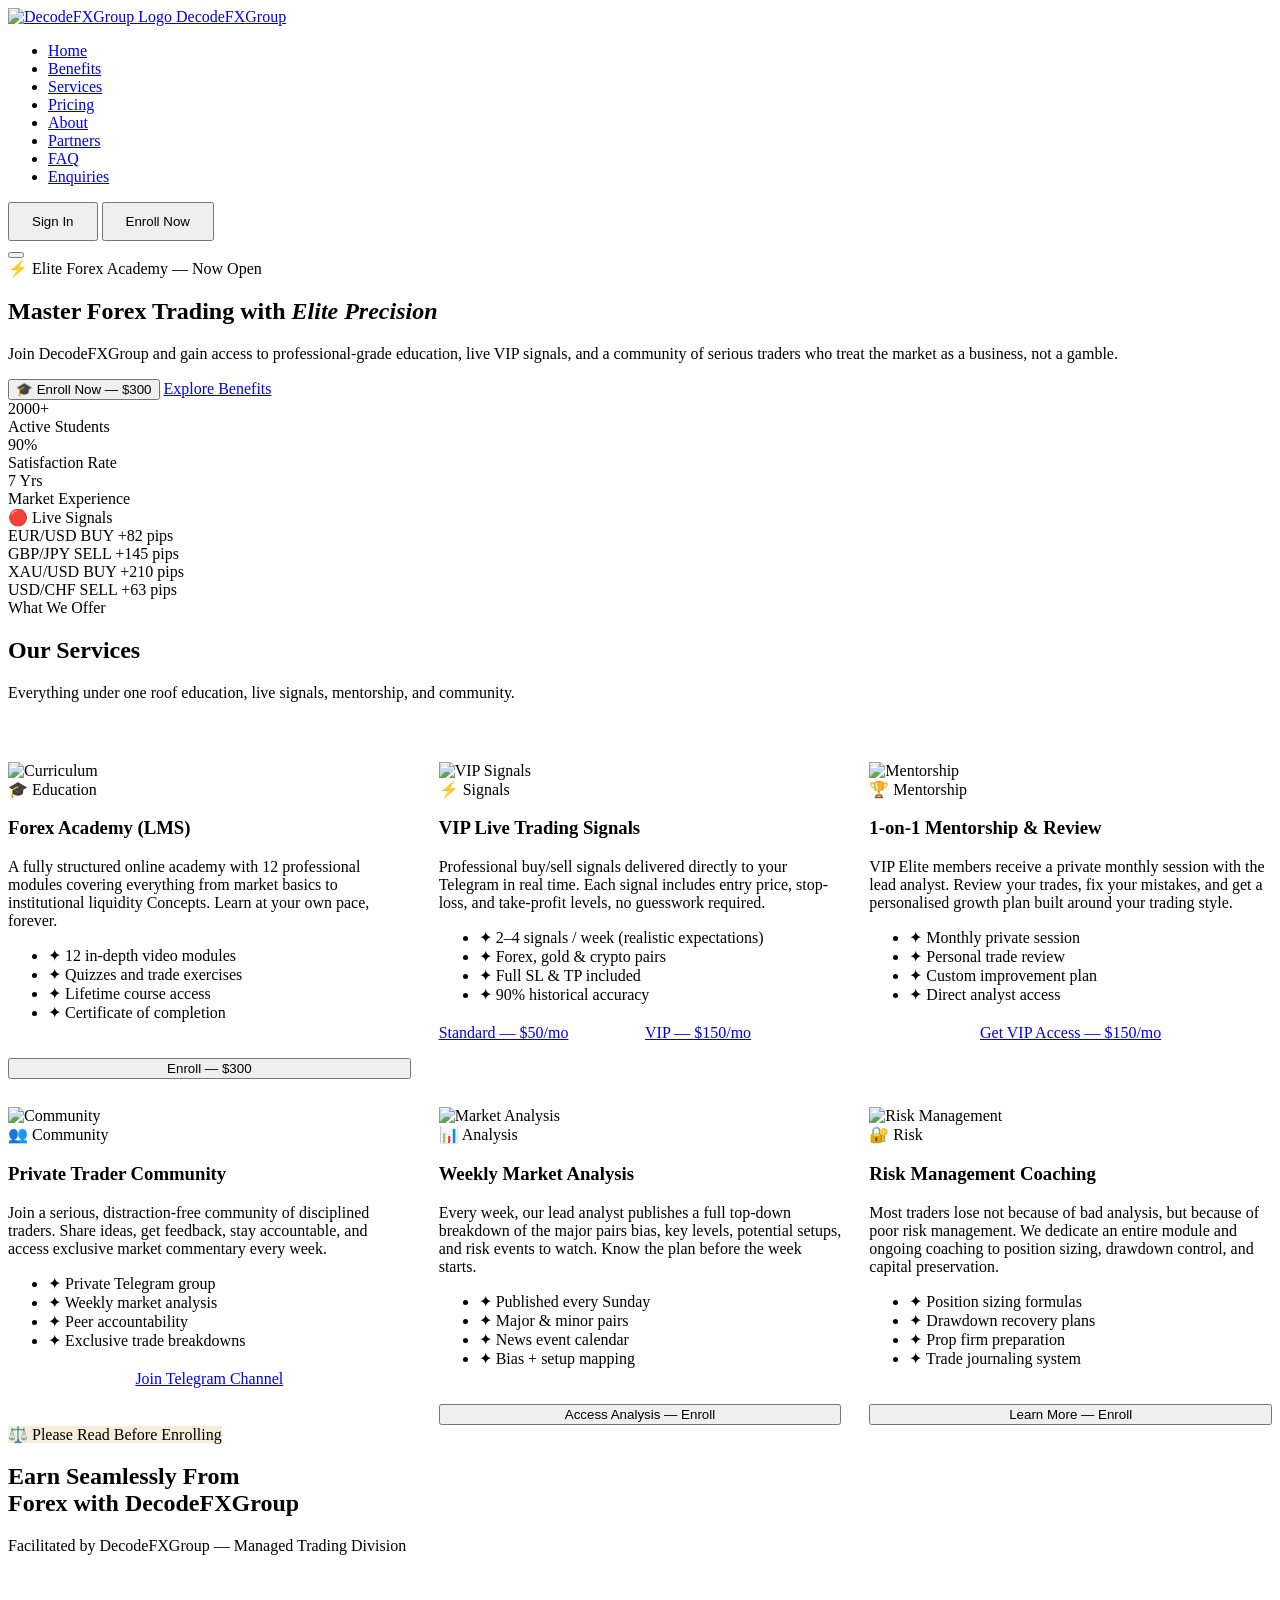
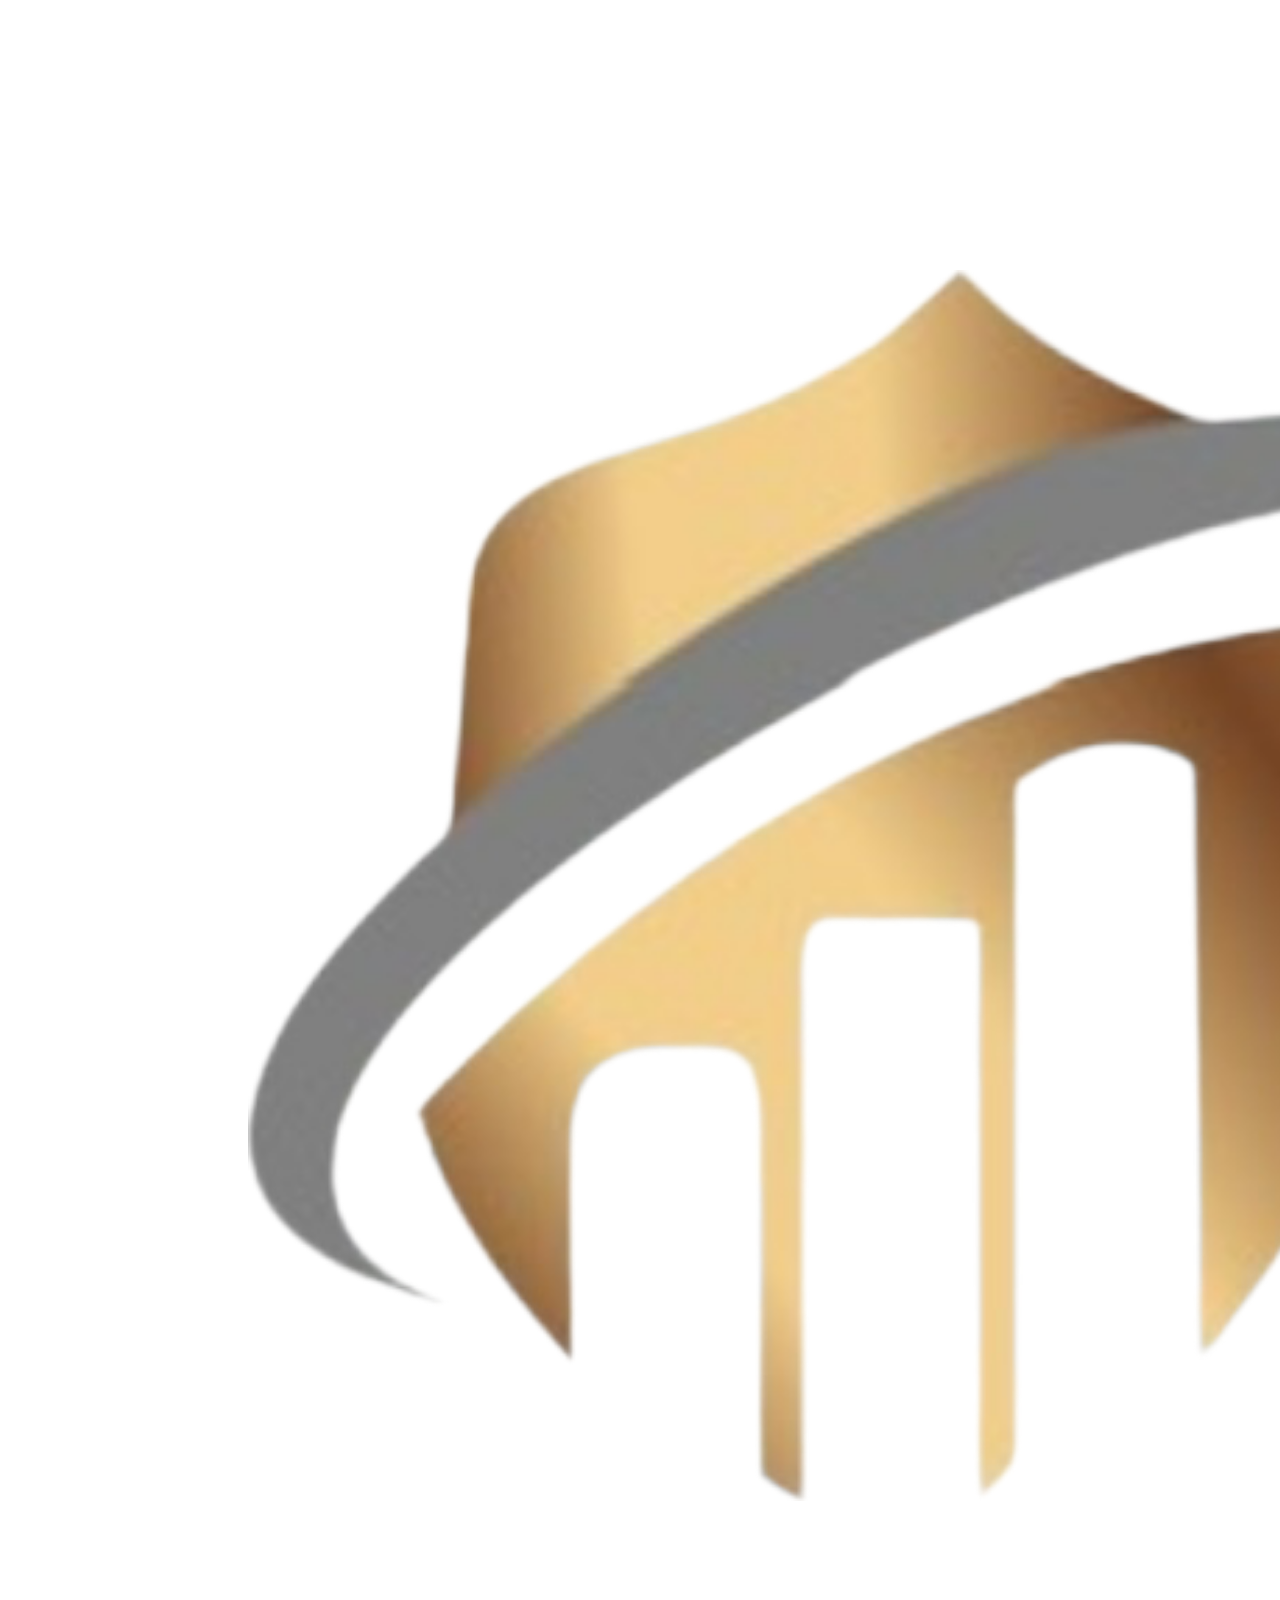
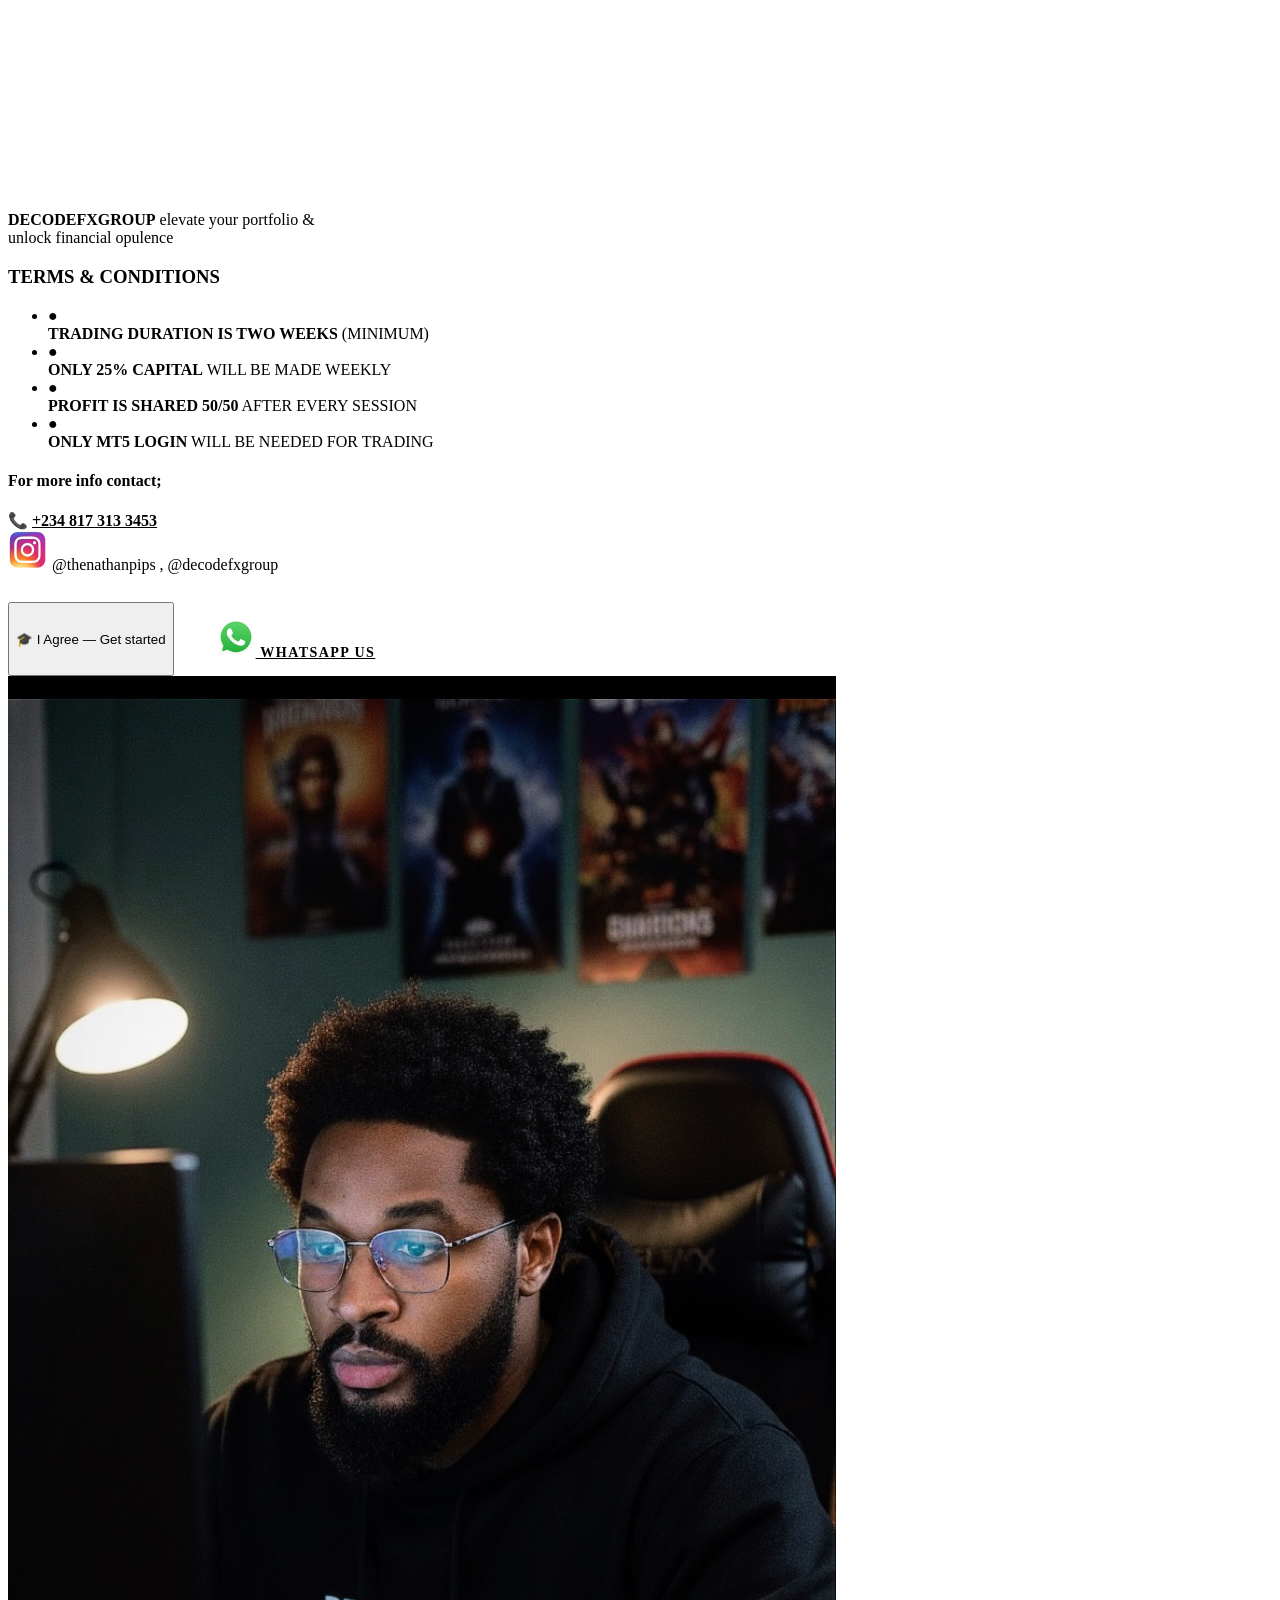
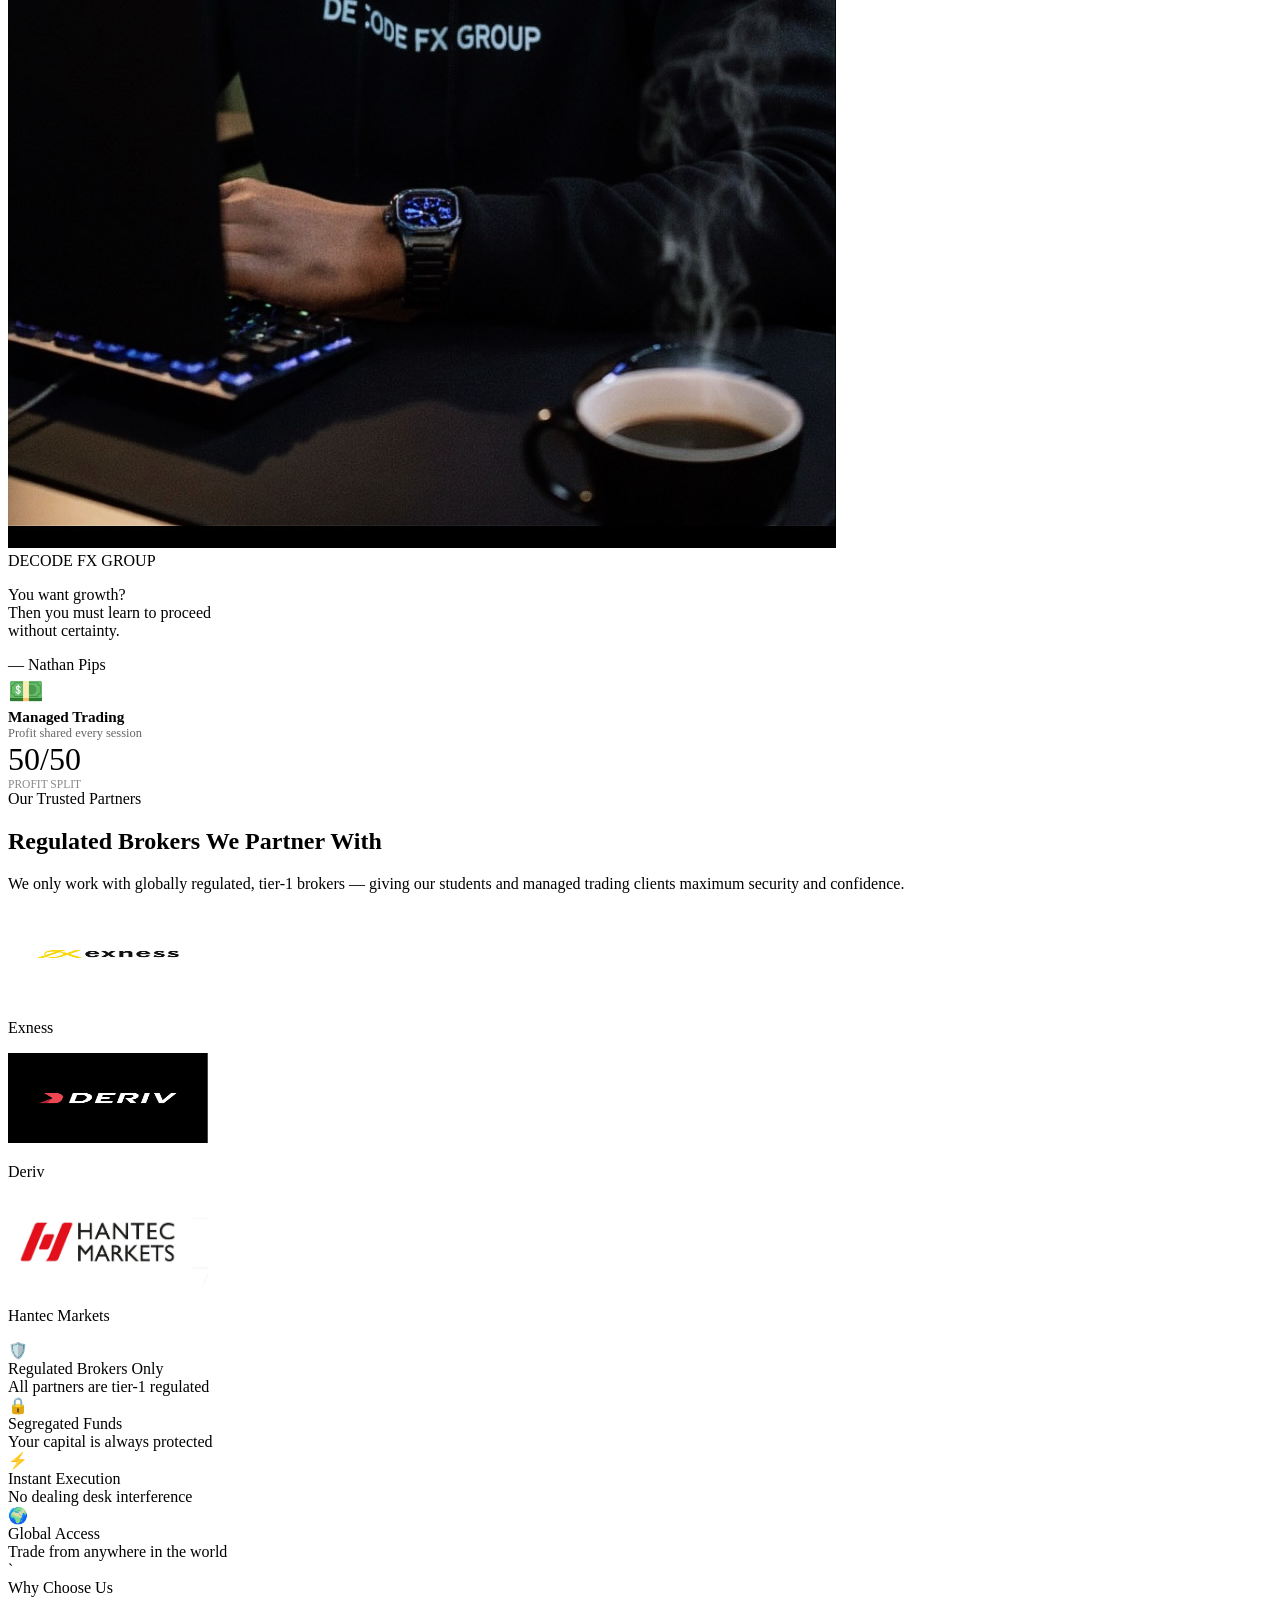
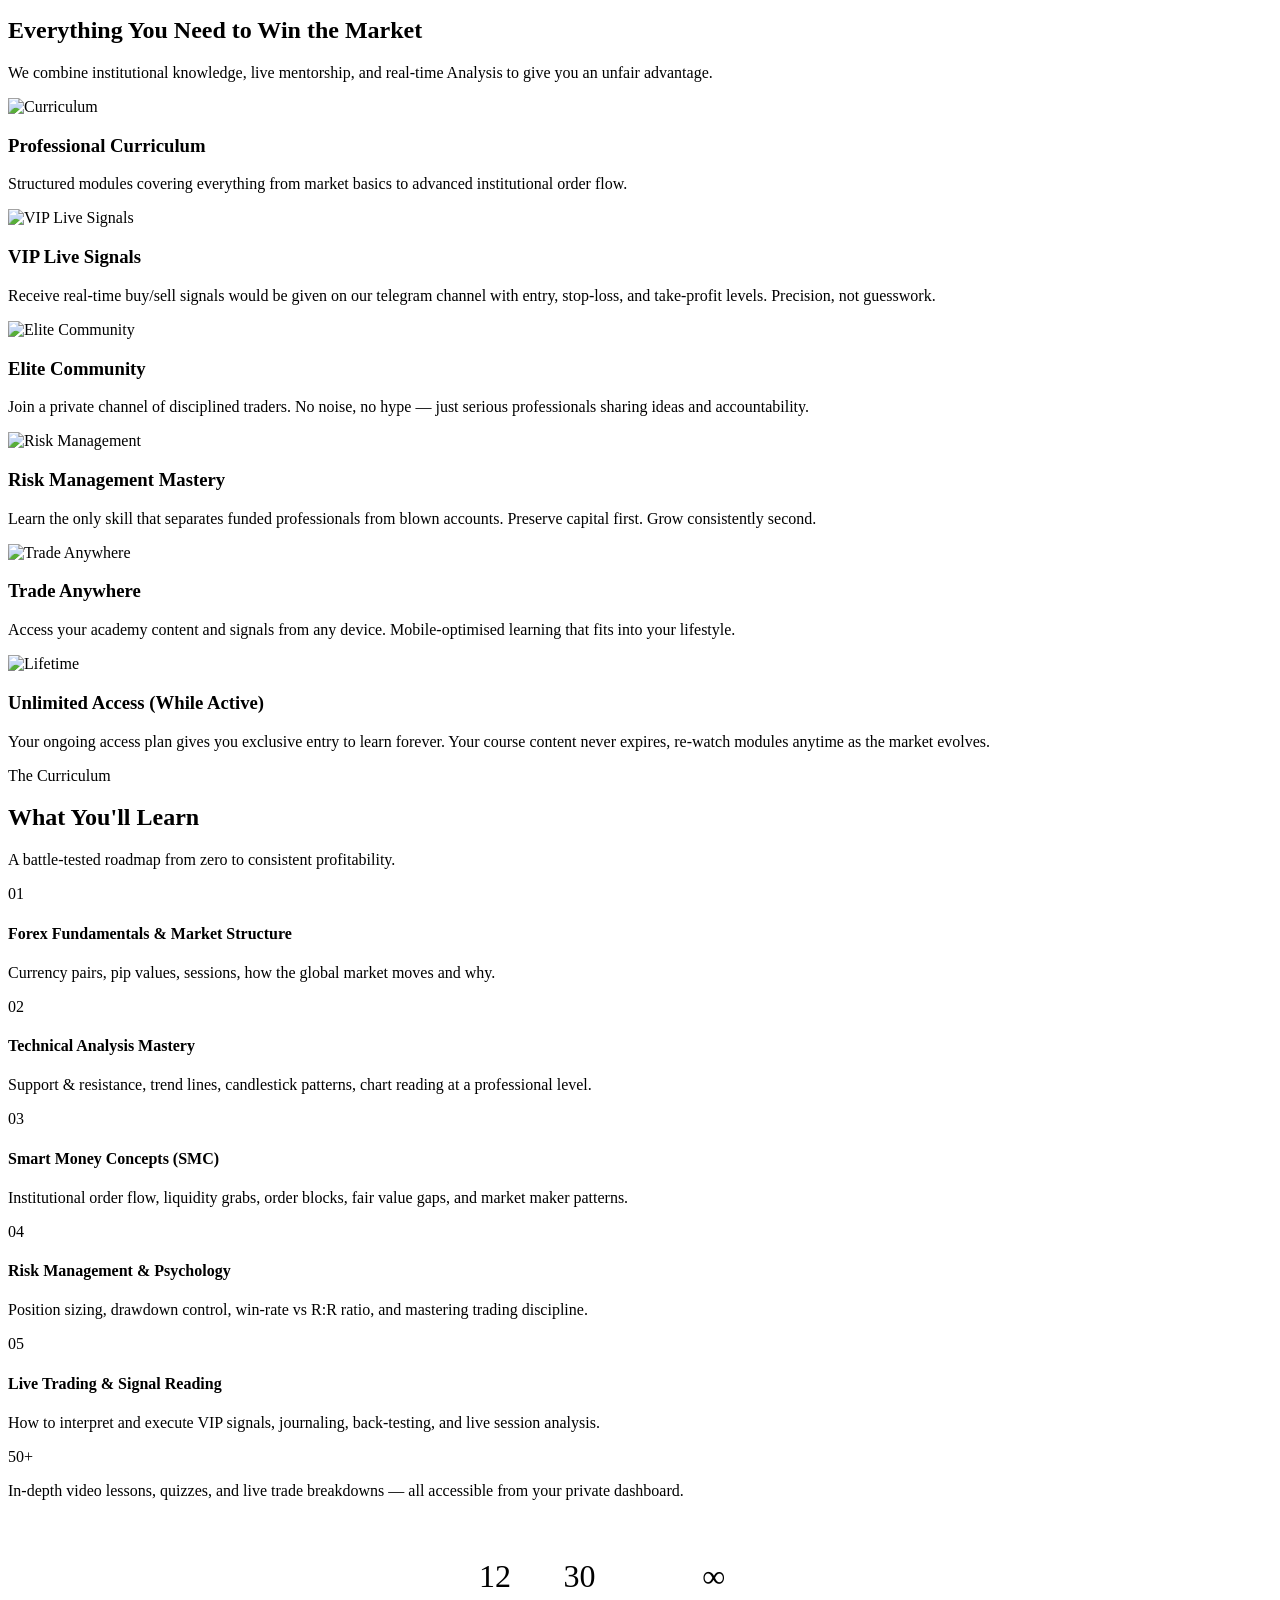
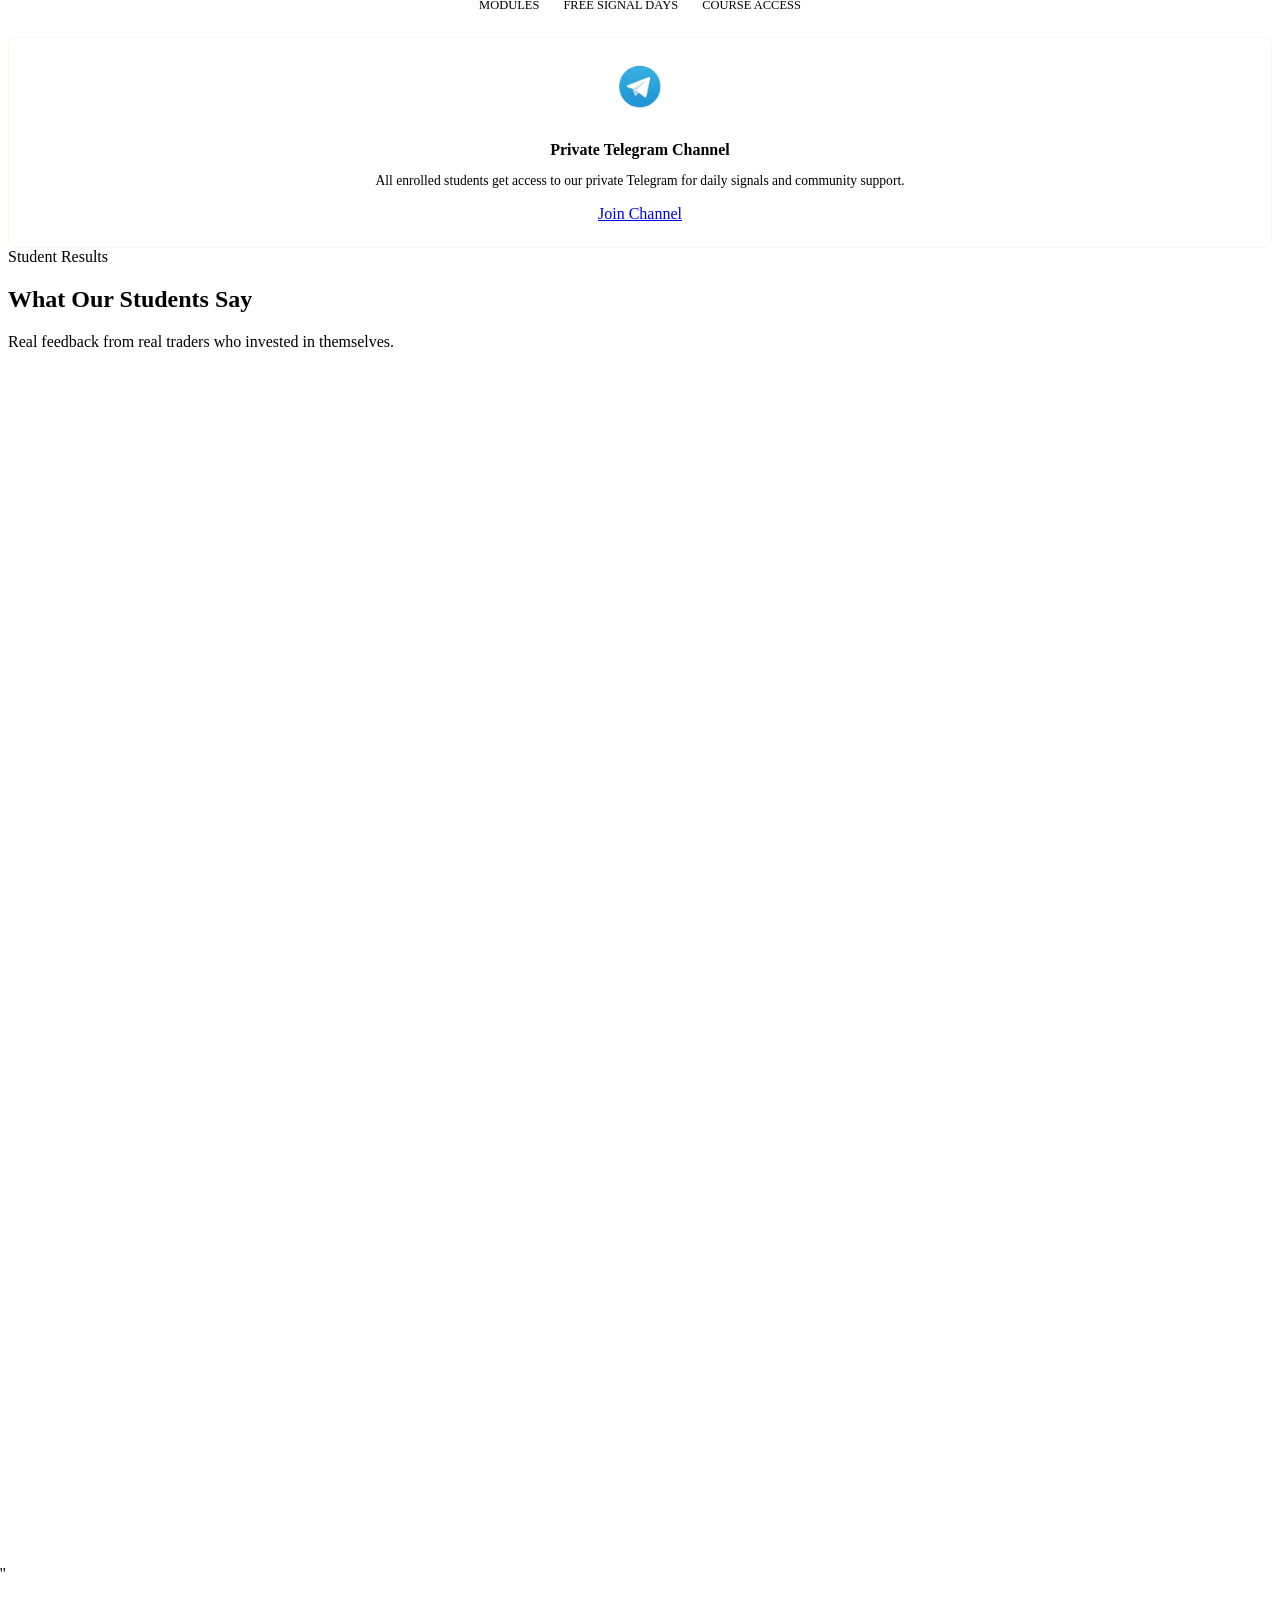
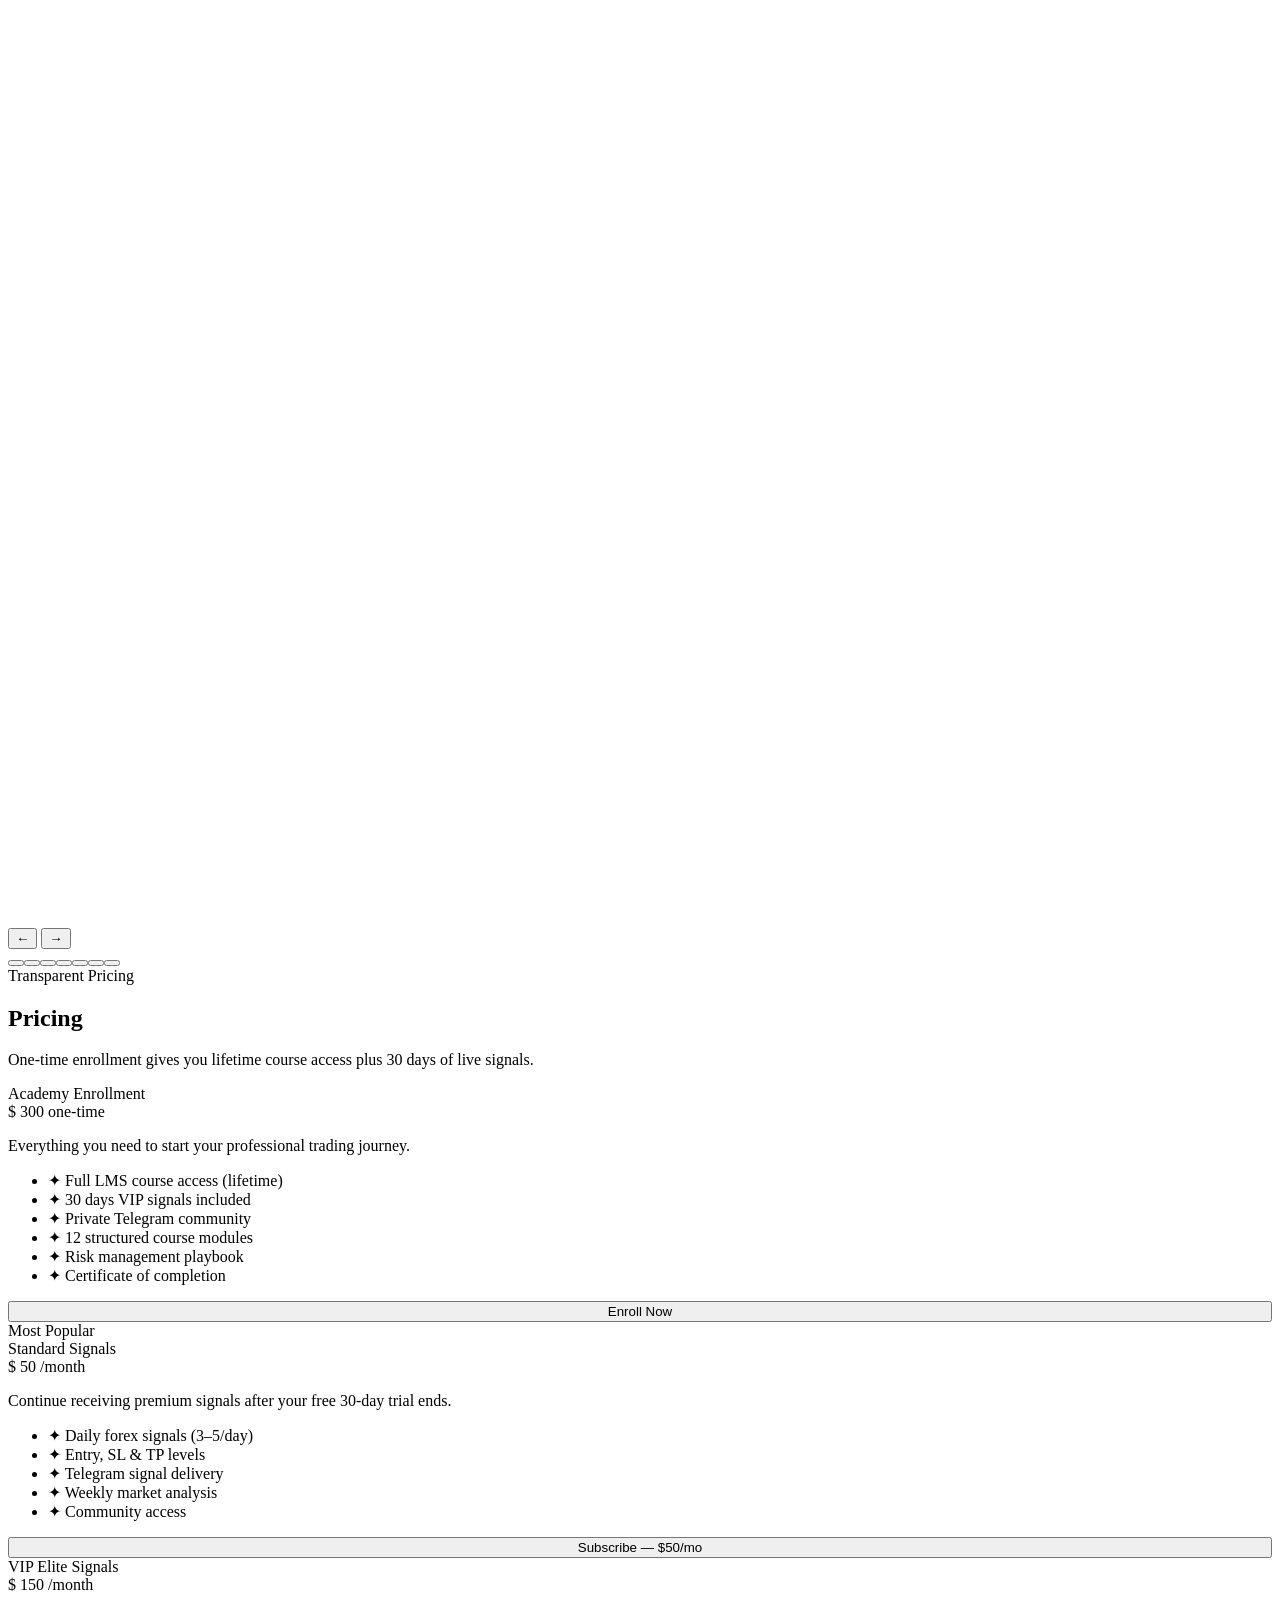
==== index.html @ 28ec83ee "Add files via upload A premium forex trading academy website with course enrollment" ====
<!DOCTYPE html>
<html lang="en">
<head>
  <meta charset="UTF-8" />
  <meta name="viewport" content="width=device-width, initial-scale=1.0" />
  <meta name="description" content="DecodeFXGroup – Elite Forex Academy. Master currency trading with professional mentorship, live signals, and a world-class curriculum." />
  <title>DecodeFXGroup | Elite Forex Academy</title>
  <link rel="stylesheet" href="css/style.css" />
</head>
<body>

  <!-- ══ NAVBAR ══════════════════════════════════════════════ -->
  <nav class="navbar">
    <div class="nav-inner">
     <a href="index.html" class="nav-logo">
  <img src="images/logo2.png" alt="DecodeFXGroup Logo"  class="nav-logo-img" />
  Decode<span>FX</span>Group
</a>
      <ul class="nav-links">
  <li><a href="index.html">Home</a></li>
  <li><a href="index.html#benefits">Benefits</a></li>
  <li><a href="index.html#services">Services</a></li>
  <li><a href="index.html#pricing">Pricing</a></li>
  <li><a href="about.html">About</a></li>
  <li><a href="index.html#partners">Partners</a></li>
  <li><a href="contact.html">FAQ</a></li>
  <li><a href="enquiries.html">Enquiries</a></li>
</ul>

      <div class="nav-cta nav-auth-area">
        <button class="btn btn-outline" style="padding:10px 22px" data-modal="login">Sign In</button>
        <button class="btn btn-primary" style="padding:10px 22px" data-action="enroll">Enroll Now</button>
      </div>

      <!-- Mobile hamburger -->
      <button class="hamburger" aria-label="Menu">
        <span></span><span></span><span></span>
      </button>
    </div>
  </nav>

  <!-- ══ HERO ════════════════════════════════════════════════ -->
  <section class="hero" id="home">
    <div class="hero-bg"></div>
    <div class="hero-grid-overlay"></div>

    <div class="hero-content">
      <!-- Left: Text -->
      <div class="hero-text">
        <span class="badge">⚡ Elite Forex Academy — Now Open</span>
        <h1>Master Forex Trading with <em>Elite Precision</em></h1>
        <p>
          Join DecodeFXGroup and gain access to professional-grade education,
          live VIP signals, and a community of serious traders who treat the
          market as a business, not a gamble.
        </p>
        <div class="hero-actions">
          <button class="btn btn-primary" data-action="enroll">
            🎓 Enroll Now — $300
          </button>
          <a href="#benefits" class="btn btn-outline">
            Explore Benefits
          </a>
        </div>

        <div class="hero-stats">
          <div class="stat-item">
            <div class="stat-num">2000+</div>
            <div class="stat-label">Active Students</div>
          </div>
          <div class="stat-item">
            <div class="stat-num">90%</div>
            <div class="stat-label">Satisfaction Rate</div>
          </div>
          <div class="stat-item">
            <div class="stat-num">7 Yrs</div>
            <div class="stat-label">Market Experience</div>
          </div>
        </div>
      </div>

      <!-- Right: Live Signal Preview Card -->
      <div class="hero-visual">
        <div class="hero-card">
          <span class="floating-badge">🔴 Live Signals</span>

          <!-- Mini chart -->
          <div class="chart-placeholder" id="heroChart">
            <div class="chart-bar"></div>
            <div class="chart-bar"></div>
            <div class="chart-bar"></div>
            <div class="chart-bar"></div>
            <div class="chart-bar"></div>
            <div class="chart-bar"></div>
            <div class="chart-bar"></div>
            <div class="chart-bar"></div>
            <div class="chart-bar"></div>
            <div class="chart-bar"></div>
          </div>

          <!-- Sample signals -->
          <div class="signal-row">
            <span class="sig-pair">EUR/USD</span>
            <span class="sig-badge sig-buy">BUY</span>
            <span class="sig-pip">+82 pips</span>
          </div>
          <div class="signal-row">
            <span class="sig-pair">GBP/JPY</span>
            <span class="sig-badge sig-sell">SELL</span>
            <span class="sig-pip">+145 pips</span>
          </div>
          <div class="signal-row">
            <span class="sig-pair">XAU/USD</span>
            <span class="sig-badge sig-buy">BUY</span>
            <span class="sig-pip">+210 pips</span>
          </div>
          <div class="signal-row">
            <span class="sig-pair">USD/CHF</span>
            <span class="sig-badge sig-sell">SELL</span>
            <span class="sig-pip">+63 pips</span>
          </div>
        </div>
      </div>
    </div>
  </section>
  <!-- ══ SERVICES ═══════════════════════════════════════════ -->
<section class="section" id="services" style="background:var(--navy)">
  <div class="container">
    <div class="section-heading text-center reveal">
      <span class="badge">What We Offer</span>
      <h2>Our <span class="gold">Services</span></h2>
      <div class="divider"></div>
      <p>Everything under one roof education, live signals, mentorship, and community.</p>
    </div>

    <div style="display:grid;grid-template-columns:repeat(auto-fit,minmax(300px,1fr));gap:28px;margin-top:60px">

      <!-- Service 1 -->
      <div class="service-card reveal reveal-delay-1">
        <div class="service-img-wrap">
          <img src="https://images.unsplash.com/photo-1456513080510-7bf3a84b82f8?w=800&q=80" alt="Curriculum" />

          <div class="service-tag">🎓 Education</div>
        </div>
        <div class="service-body">
          <h3>Forex Academy (LMS)</h3>
          <p>A fully structured online academy with 12 professional modules covering everything from market basics to institutional liquidity Concepts. Learn at your own pace, forever.</p>
          <ul class="service-list">
            <li>✦ 12 in-depth video modules</li>
            <li>✦ Quizzes and trade exercises</li>
            <li>✦ Lifetime course access</li>
            <li>✦ Certificate of completion</li>
          </ul>
          <button class="btn btn-primary" data-action="enroll" style="margin-top:20px;width:100%;justify-content:center">
            Enroll — $300
          </button>
        </div>
      </div>

      <!-- Service 2 -->
      <div class="service-card reveal reveal-delay-2">
        <div class="service-img-wrap">
          <img src="https://images.unsplash.com/photo-1642790106117-e829e14a795f?w=800&q=80" 
     alt="VIP Signals" />

          <div class="service-tag">⚡ Signals</div>
        </div>
        <div class="service-body">
          <h3>VIP Live Trading Signals</h3>
          <p>Professional buy/sell signals delivered directly to your Telegram in real time. Each signal includes entry price, stop-loss, and take-profit levels, no guesswork required.</p>
          <ul class="service-list">
            <li>✦ 2–4 signals / week (realistic expectations)</li>
            <li>✦ Forex, gold & crypto pairs</li>
            <li>✦ Full SL & TP included</li>
            <li>✦ 90% historical accuracy</li>
          </ul>
          <div style="display:flex;gap:10px;margin-top:20px;flex-wrap:wrap">
            <a href="#pricing" class="btn btn-outline" style="flex:1;justify-content:center">Standard — $50/mo</a>
            <a href="#pricing" class="btn btn-primary" style="flex:1;justify-content:center">VIP — $150/mo</a>
          </div>
        </div>
      </div>

      <!-- Service 3 -->
      <div class="service-card reveal reveal-delay-3">
        <div class="service-img-wrap">
          <img src="https://images.unsplash.com/photo-1600880292203-757bb62b4baf?w=800&q=80" 
     alt="Mentorship" />
          <div class="service-tag">🏆 Mentorship</div>
        </div>
        <div class="service-body">
          <h3>1-on-1 Mentorship & Review</h3>
          <p>VIP Elite members receive a private monthly session with the lead analyst. Review your trades, fix your mistakes, and get a personalised growth plan built around your trading style.</p>
          <ul class="service-list">
            <li>✦ Monthly private session</li>
            <li>✦ Personal trade review</li>
            <li>✦ Custom improvement plan</li>
            <li>✦ Direct analyst access</li>
          </ul>
          <a href="#pricing" class="btn btn-primary" style="margin-top:20px;width:100%;justify-content:center;display:flex">
            Get VIP Access — $150/mo
          </a>
        </div>
      </div>

      <!-- Service 4 -->
      <div class="service-card reveal reveal-delay-1">
        <div class="service-img-wrap">
          <img src="https://images.unsplash.com/photo-1522071820081-009f0129c71c?w=800&q=80" 
     alt="Community" />
          
          <div class="service-tag">👥 Community</div>
        </div>
        <div class="service-body">
          <h3>Private Trader Community</h3>
          <p>Join a serious, distraction-free community of disciplined traders. Share ideas, get feedback, stay accountable, and access exclusive market commentary every week.</p>
          <ul class="service-list">
            <li>✦ Private Telegram group</li>
            <li>✦ Weekly market analysis</li>
            <li>✦ Peer accountability</li>
            <li>✦ Exclusive trade breakdowns</li>
          </ul>
          <a href="https://t.me/decodefxgroup" target="_blank" class="btn btn-outline" style="margin-top:20px;width:100%;justify-content:center;display:flex">
            Join Telegram Channel
          </a>
        </div>
      </div>

      <!-- Service 5 -->
      <div class="service-card reveal reveal-delay-2">
        <div class="service-img-wrap">
          <img src="https://images.unsplash.com/photo-1551288049-bebda4e38f71?w=800&q=80" 
     alt="Market Analysis" />
          <div class="service-tag">📊 Analysis</div>
        </div>
        <div class="service-body">
          <h3>Weekly Market Analysis</h3>
          <p>Every week, our lead analyst publishes a full top-down breakdown of the major pairs bias, key levels, potential setups, and risk events to watch. Know the plan before the week starts.</p>
          <ul class="service-list">
            <li>✦ Published every Sunday</li>
            <li>✦ Major & minor pairs</li>
            <li>✦ News event calendar</li>
            <li>✦ Bias + setup mapping</li>
          </ul>
          <button class="btn btn-primary" data-action="enroll" style="margin-top:20px;width:100%;justify-content:center">
            Access Analysis — Enroll
          </button>
        </div>
      </div>

      <!-- Service 6 -->
      <div class="service-card reveal reveal-delay-3">
        <div class="service-img-wrap">
          <img src="https://images.unsplash.com/photo-1434626881859-194d67b2b86f?w=800&q=80" 
     alt="Risk Management" />
          <div class="service-tag">🔐 Risk</div>
        </div>
        <div class="service-body">
          <h3>Risk Management Coaching</h3>
          <p>Most traders lose not because of bad analysis, but because of poor risk management. We dedicate an entire module and ongoing coaching to position sizing, drawdown control, and capital preservation.</p>
          <ul class="service-list">
            <li>✦ Position sizing formulas</li>
            <li>✦ Drawdown recovery plans</li>
            <li>✦ Prop firm preparation</li>
            <li>✦ Trade journaling system</li>
          </ul>
          <button class="btn btn-outline" data-action="enroll" style="margin-top:20px;width:100%;justify-content:center">
            Learn More — Enroll
          </button>
        </div>
      </div>

    </div>
  </div>
</section>
<!-- ══ TERMS & CONDITIONS ══════════════════════════════════ -->
<section class="section" id="terms">
  <div class="terms-bg">

    <!-- Background decorative elements matching flyer -->
    <div class="terms-gold-stripe-1"></div>
    <div class="terms-gold-stripe-2"></div>
    <div class="terms-cream-overlay"></div>

    <div class="container" style="position:relative;z-index:2">

      <!-- Top branding row -->
      <div class="terms-brand-row reveal">
        <div class="terms-brand-left">
          <span class="badge" style="background:rgba(201,168,76,0.2);color:var(--gold-dark)">
            ⚖️ Please Read Before Enrolling
          </span>
          <h2 class="terms-headline">
            Earn Seamlessly From<br>
            Forex with <span style="color:var(--gold-dark)">DecodeFXGroup</span>
          </h2>
          <p class="terms-sub">Facilitated by DecodeFXGroup — Managed Trading Division</p>
        </div>

        <!-- Logo badge top right — matching flyer -->
        <div class="terms-logo-badge">
          <div class="terms-logo-circle">
            <span style="font-size:52rem"><img src="Images/logo2.png" </span>
            
          </div>
          <div class="terms-logo-text">
            <strong>DECODEFXGROUP</strong>
            <span>elevate your portfolio &<br>unlock financial opulence</span>
          </div>
        </div>
      </div>

      <!-- Main content grid -->
      <div class="terms-main-grid">

        <!-- Left — Terms list -->
        <div class="terms-left reveal">
          <h3 class="terms-section-title">TERMS &amp; CONDITIONS</h3>

          <ul class="terms-list">
           
            <li class="terms-list-item">
              <span class="terms-bullet">●</span>
              <div>
                <strong>TRADING DURATION IS TWO WEEKS</strong> (MINIMUM)
              </div>
            </li>
            <li class="terms-list-item">
              <span class="terms-bullet">●</span>
              <div>
                <strong>ONLY 25% CAPITAL</strong> WILL BE MADE WEEKLY
              </div>
            </li>
            <li class="terms-list-item">
              <span class="terms-bullet">●</span>
              <div>
                <strong>PROFIT IS SHARED 50/50</strong> AFTER EVERY SESSION
              </div>
            </li>
            <li class="terms-list-item">
              <span class="terms-bullet">●</span>
              <div>
                <strong>ONLY MT5 LOGIN</strong> WILL BE NEEDED FOR TRADING
              </div>
            </li>
          </ul>

          <!-- Contact info — matching flyer -->
          <div class="terms-contact-block">
            <h4 class="terms-contact-title">For more info contact;</h4>
            <div class="terms-contact-items">
              <div class="terms-contact-item">
                <span class="terms-contact-icon">📞</span>
                <a href="tel:+2348173133453" style="color:var(--navy);font-weight:600">
                  +234 817 313 3453
                </a>
              </div>
              <div class="terms-contact-item">
                <span class="terms-contact-icon"><img src="Images/instagram2.png" alt="instagram logo"n height="40px"
                width="40px"></span>
                <span style="color:var(--navy)">@thenathanpips , @decodefxgroup</span>
              </div>
            </div>
          </div>

          <!-- CTA buttons -->
          <div style="display:flex;gap:14px;flex-wrap:wrap;margin-top:28px">
            <button class="btn btn-primary" data-action="enroll">
              🎓 I Agree — Get started
            </button>
            <a href="https://wa.me/2348173133453?text=Hello%2C%20I%20want%20to%20know%20more%20about%20managed%20trading."
               target="_blank" class="btn" 
               style="background:var(--navy);color:var(--white);padding:15px 28px;border-radius:3px;font-weight:600;font-size:0.88rem;letter-spacing:0.1em;text-transform:uppercase">
               <img src="Images/whatsapp2.png" alt="whatsapp logo" height="40px" width="40px" > WhatsApp Us
            </a>
          </div>
        </div>

        <!-- Right — Founder image + money visual matching flyer -->
        <div class="terms-right reveal">

          <!-- Founder circle image — matching flyer style -->
          <div class="terms-person-wrap">
            <div class="terms-person-circle">
              <!-- 
                Replace this with the fou/* ══ Terms & Conditions — Flyer Style ════════════════════════ */

/* Main section wrapper */
.terms-bg {
  position: relative;
  background: #f5f0e8;          /* Cream background matching flyer */
  overflow: hidden;
  padding: 80px 0 0;
}

/* Gold diagonal stripes at bottom — matching flyer */
.terms-gold-stripe-1 {
  position: absolute;
  bottom: 0; left: -10%;
  width: 120%;
  height: 90px;
  background: linear-gradient(135deg, var(--gold) 0%, var(--gold-dark) 100%);
  transform: skewY(-2deg);
  transform-origin: bottom left;
  z-index: 1;
}
.terms-gold-stripe-2 {
  position: absolute;
  bottom: 0; left: -10%;
  width: 120%;
  height: 60px;
  background: var(--navy);
  transform: skewY(-2deg);
  transform-origin: bottom left;
  z-index: 1;
}

/* Subtle cream overlay texture */
.terms-cream-overlay {
  position: absolute;
  inset: 0;
  background:
    radial-gradient(ellipse at 80% 20%, rgba(201,168,76,0.08) 0%, transparent 60%),
    radial-gradient(ellipse at 20% 80%, rgba(201,168,76,0.05) 0%, transparent 50%);
  z-index: 1;
}

/* Top branding row */
.terms-brand-row {
  display: flex;
  justify-content: space-between;
  align-items: flex-start;
  margin-bottom: 48px;
  flex-wrap: wrap;
  gap: 24px;
  position: relative;
  z-index: 2;
}
.terms-headline {
  font-family: var(--font-display);
  font-size: clamp(1.8rem, 3vw, 2.6rem);
  font-weight: 700;
  color: var(--navy);
  line-height: 1.2;
  margin: 12px 0 8px;
}
.terms-sub {
  font-size: 0.9rem;
  color: #666;
  font-style: italic;
}

/* Logo badge top right */
.terms-logo-badge {
  display: flex;
  flex-direction: column;
  align-items: center;
  text-align: center;
  gap: 8px;
}
.terms-logo-circle {
  width: 72px;
  height: 72px;
  border-radius: 50%;
  background: var(--navy);
  display: flex;
  align-items: center;
  justify-content: center;
  border: 3px solid var(--gold);
  overflow: hidden;
}
.terms-logo-circle img {
  width: 100%;
  height: 100%;
  object-fit: contain;
}
.terms-logo-text strong {
  display: block;
  font-size: 0.72rem;
  letter-spacing: 0.12em;
  color: var(--navy);
  font-weight: 800;
}
.terms-logo-text span {
  font-size: 0.65rem;
  color: #888;
  line-height: 1.4;
}

/* Main two-column grid */
.terms-main-grid {
  display: grid;
  grid-template-columns: 1.2fr 1fr;
  gap: 60px;
  align-items: center;
  position: relative;
  z-index: 2;
  padding-bottom: 100px;       /* Space above gold stripe */
}

/* Section title — gold uppercase like flyer */
.terms-section-title {
  font-family: var(--font-body);
  font-size: 1rem;
  font-weight: 800;
  letter-spacing: 0.15em;
  color: var(--gold-dark);
  text-transform: uppercase;
  margin-bottom: 28px;
  position: relative;
  padding-bottom: 12px;
}
.terms-section-title::after {
  content: '';
  position: absolute;
  bottom: 0; left: 0;
  width: 48px; height: 2px;
  background: var(--gold);
}

/* Terms bullet list */
.terms-list {
  list-style: none;
  margin-bottom: 36px;
}
.terms-list-item {
  display: flex;
  gap: 14px;
  align-items: flex-start;
  padding: 14px 0;
  border-bottom: 1px solid rgba(0,0,0,0.06);
  font-size: 0.88rem;
  color: var(--navy);
  font-weight: 500;
  letter-spacing: 0.04em;
  text-transform: uppercase;
}
.terms-list-item:last-child {
  border-bottom: none;
}
.terms-bullet {
  color: var(--gold-dark);
  font-size: 1.1rem;
  flex-shrink: 0;
  margin-top: 1px;
}
.terms-list-item strong {
  color: var(--navy);
  font-weight: 800;
}

/* Contact block */
.terms-contact-block {
  background: rgba(201,168,76,0.08);
  border-left: 3px solid var(--gold);
  border-radius: 0 6px 6px 0;
  padding: 20px 24px;
  margin-top: 8px;
}
.terms-contact-title {
  font-family: var(--font-display);
  font-size: 1.4rem;
  color: var(--gold-dark);
  font-weight: 700;
  margin-bottom: 14px;
  font-style: italic;
}
.terms-contact-items {
  display: flex;
  flex-direction: column;
  gap: 10px;
}
.terms-contact-item {
  display: flex;
  align-items: center;
  gap: 10px;
  font-size: 0.9rem;
}
.terms-contact-icon {
  font-size: 1.1rem;
}

/* Right side — person circle */
.terms-person-wrap {
  position: relative;
  display: flex;
  flex-direction: column;
  align-items: center;
  gap: 20px;
}
.terms-person-circle {
  width: 280px;
  height: 280px;
  border-radius: 50%;
  overflow: hidden;
  border: 4px solid var(--gold);
  box-shadow: 0 20px 60px rgba(201,168,76,0.2);
  position: relative;
}
.terms-person-circle img {
  width: 100%;
  height: 100%;
  object-fit: cover;
  object-position: center top;
  display: block;
}

/* Overlay text on circle */
.terms-circle-overlay {
  background: rgba(10,15,30,0.88);
  border: 1px solid rgba(201,168,76,0.3);
  border-radius: 8px;
  padding: 16px 20px;
  text-align: center;
  max-width: 280px;
}
.terms-circle-brand {
  font-family: var(--font-impact);
  font-size: 1rem;
  color: var(--gold);
  letter-spacing: 0.15em;
  margin-bottom: 8px;
}
.terms-circle-overlay p {
  font-size: 0.78rem;
  color: #ccc;
  line-height: 1.6;
  font-style: italic;
  margin-bottom: 8px;
}
.terms-circle-name {
  font-size: 0.75rem;
  color: var(--gold);
  font-weight: 600;
}

/* Money bar at bottom of right column */
.terms-money-bar {
  background: white;
  border: 1px solid rgba(201,168,76,0.2);
  border-radius: 8px;
  padding: 16px 24px;
  display: flex;
  justify-content: space-between;
  align-items: center;
  width: 100%;
  max-width: 320px;
  box-shadow: 0 8px 30px rgba(0,0,0,0.08);
}
.terms-money-text {
  display: flex;
  align-items: center;
  gap: 12px;
}

/* ── Responsive ─────────────────────────────────────────── */
@media (max-width: 768px) {
  .terms-main-grid {
    grid-template-columns: 1fr;
    gap: 40px;
    padding-bottom: 120px;
  }
  .terms-brand-row {
    flex-direction: column;
  }
  .terms-person-circle {
    width: 220px;
    height: 220px;
  }
  .terms-logo-badge {
    flex-direction: row;
    text-align: left;
  }
}nder's actual photo.
                The image from your flyer shows a Black man with glasses
                working at a computer — use that same photo here.
                Example: <img src="images/founder.jpg" alt="Founder" />
              -->
              <img 
                src="Images/nathan.jpg"
                alt="DecodeFXGroup Analyst" 
              />
            </div>

            <!-- Overlay text on circle — matching flyer -->
            <div class="terms-circle-overlay">
              <div class="terms-circle-brand">DECODE FX GROUP</div>
              <p>You want growth?<br>Then you must learn to proceed<br>without certainty.</p>
              <span class="terms-circle-name">— Nathan Pips</span>
            </div>
          </div>

          <!-- Dollar bills decoration — matching flyer bottom -->
          <div class="terms-money-bar">
            <div class="terms-money-text">
              <span style="font-size:1.8rem">💵</span>
              <div>
                <div style="font-weight:700;color:var(--navy);font-size:0.95rem">Managed Trading</div>
                <div style="font-size:0.78rem;color:#666">Profit shared every session</div>
              </div>
            </div>
            <div class="terms-money-stat">
              <span style="font-family:var(--font-impact);font-size:2rem;color:var(--gold-dark)">50/50</span>
              <span style="font-size:0.72rem;color:#888;display:block">PROFIT SPLIT</span>
            </div>
          </div>

        </div>
      </div>

    </div>
  </div>
</section>
<!-- ══ TRUSTED PARTNERS ════════════════════════════════════ -->
<section class="section" id="partners" style="background:var(--navy)">
  <div class="container">
    <div class="section-heading text-center reveal">
      <span class="badge">Our Trusted Partners</span>
      <h2>Regulated Brokers We <span class="gold">Partner With</span></h2>
      <div class="divider"></div>
      <p>We only work with globally regulated, tier-1 brokers — giving our students and managed trading clients maximum security and confidence.</p>
    </div>

    <!-- Logos side by side -->
    <div class="brokers-row reveal">

      <!-- Exness -->
      <div class="broker-item">
        <div class="broker-img-wrap">
          <img src="Images/exness.png" alt="Exness" height="90px" width="200px" >
        </div>
        <p class="broker-name">Exness</p>
      </div>

      <!-- Divider line -->
      <div class="broker-divider"></div>

      <!-- Deriv -->
      <div class="broker-item">
        <div class="broker-img-wrap">
          <img src="Images/deriv.png" alt="Deriv" height="90px" width="200px">
        </div>
        <p class="broker-name">Deriv</p>
      </div>

      <!-- Divider line -->
      <div class="broker-divider"></div>

      <!-- Hantec -->
      <div class="broker-item">
        <div class="broker-img-wrap">
          <img src="Images/hantec.png" alt="Hantec Markets" height="90px" width="200px" >
        </div>
        <p class="broker-name">Hantec Markets</p>
      </div>

    </div>

    <!-- Trust bar below logos -->
    <div class="trust-bar reveal">
      <div class="trust-item">
        <span class="trust-icon">🛡️</span>
        <div>
          <div class="trust-label">Regulated Brokers Only</div>
          <div class="trust-sub">All partners are tier-1 regulated</div>
        </div>
      </div>
      <div class="trust-divider"></div>
      <div class="trust-item">
        <span class="trust-icon">🔒</span>
        <div>
          <div class="trust-label">Segregated Funds</div>
          <div class="trust-sub">Your capital is always protected</div>
        </div>
      </div>
      <div class="trust-divider"></div>
      <div class="trust-item">
        <span class="trust-icon">⚡</span>
        <div>
          <div class="trust-label">Instant Execution</div>
          <div class="trust-sub">No dealing desk interference</div>
        </div>
      </div>
      <div class="trust-divider"></div>
      <div class="trust-item">
        <span class="trust-icon">🌍</span>
        <div>
          <div class="trust-label">Global Access</div>
          <div class="trust-sub">Trade from anywhere in the world</div>
        </div>
      </div>
    </div>

  </div>
</section>

  <!-- ══ BENEFITS ════════════════════════════════════════════ -->
  <section class="features section" id="benefits">`
    <div class="container">
      <div class="section-heading text-center reveal">
        <span class="badge">Why Choose Us</span>
        <h2>Everything You Need to <span class="gold">Win the Market</span></h2>
        <div class="divider"></div>
        <p>We combine institutional knowledge, live mentorship, and real-time Analysis to give you an unfair advantage.</p>
      </div>

      <div class="features-grid">
        <div class="feature-card has-image reveal reveal-delay-1">
    <img src="https://images.unsplash.com/photo-1456513080510-7bf3a84b82f8?w=800&q=80" alt="Curriculum" />
    <div class="feature-card-body">
      <h3>Professional Curriculum</h3>
      <p>Structured modules covering everything from market basics to advanced institutional order flow.</p>
    </div>
  </div>
       <div class="feature-card has-image reveal reveal-delay-2">
  <div class="feature-img-wrap">
    <img src="https://images.unsplash.com/photo-1611974789855-9c2a0a7236a3?w=800&q=80" 
         alt="VIP Live Signals" />
  </div>
  <div class="feature-card-body">
    <h3>VIP Live Signals</h3>
    <p>Receive real-time buy/sell signals would be given on our telegram channel with entry, stop-loss, and take-profit levels. Precision, not guesswork.</p>
  </div>
</div>
         <div class="feature-card has-image reveal reveal-delay-3">
  <div class="feature-img-wrap">
    <img src="https://images.unsplash.com/photo-1522071820081-009f0129c71c?w=800&q=80" 
         alt="Elite Community" />
  </div>
  <div class="feature-card-body">
    <h3>Elite Community</h3>
    <p>Join a private channel of disciplined traders. No noise, no hype — just serious professionals sharing ideas and accountability.</p>
  </div>
</div>
<div class="feature-card has-image reveal reveal-delay-1">
  <div class="feature-img-wrap">
    <img src="https://images.unsplash.com/photo-1554224155-6726b3ff858f?w=800&q=80" 
         alt="Risk Management" />
  </div>
  <div class="feature-card-body">
    <h3>Risk Management Mastery</h3>
    <p>Learn the only skill that separates funded professionals from blown accounts. Preserve capital first. Grow consistently second.</p>
  </div>
</div>
        <div class="feature-card has-image reveal reveal-delay-2">
  <div class="feature-img-wrap">
    <img src="https://images.unsplash.com/photo-1512941937669-90a1b58e7e9c?w=800&q=80" 
         alt="Trade Anywhere" />
  </div>
  <div class="feature-card-body">
    <h3>Trade Anywhere</h3>
    <p>Access your academy content and signals from any device. Mobile-optimised learning that fits into your lifestyle.</p>
  </div>
</div>
       <div class="feature-card has-image reveal reveal-delay-3">
  <img src="https://images.unsplash.com/photo-1560179707-f14e90ef3623?w=800&q=80" alt="Lifetime" />
    <div class="feature-card-body">
      <h3>Unlimited Access (While Active)</h3>
      <p>Your ongoing access plan gives you exclusive entry to learn forever. Your course content never expires, re-watch modules anytime as the market evolves.</p>
    </div>
  </div>


    </div>
  </section>
  

  <!-- ══ CURRICULUM ══════════════════════════════════════════ -->
  <section class="curriculum section" id="curriculum">
    <div class="container">
      <div class="curriculum-grid">
        <!-- Modules list -->
        <div>
          <div class="section-heading reveal">
            <span class="badge">The Curriculum</span>
            <h2>What You'll <span class="gold">Learn</span></h2>
            <div class="divider"></div>
            <p>A battle-tested roadmap from zero to consistent profitability.</p>
          </div>

          <div class="curriculum-list">
            <div class="curriculum-item reveal reveal-delay-1">
              <div class="ci-num">01</div>
              <div class="ci-text">
                <h4>Forex Fundamentals & Market Structure</h4>
                <p>Currency pairs, pip values, sessions, how the global market moves and why.</p>
              </div>
            </div>
            <div class="curriculum-item reveal reveal-delay-2">
              <div class="ci-num">02</div>
              <div class="ci-text">
                <h4>Technical Analysis Mastery</h4>
                <p>Support & resistance, trend lines, candlestick patterns, chart reading at a professional level.</p>
              </div>
            </div>
            <div class="curriculum-item reveal reveal-delay-3">
              <div class="ci-num">03</div>
              <div class="ci-text">
                <h4>Smart Money Concepts (SMC)</h4>
                <p>Institutional order flow, liquidity grabs, order blocks, fair value gaps, and market maker patterns.</p>
              </div>
            </div>
            <div class="curriculum-item reveal reveal-delay-1">
              <div class="ci-num">04</div>
              <div class="ci-text">
                <h4>Risk Management & Psychology</h4>
                <p>Position sizing, drawdown control, win-rate vs R:R ratio, and mastering trading discipline.</p>
              </div>
            </div>
            <div class="curriculum-item reveal reveal-delay-2">
              <div class="ci-num">05</div>
              <div class="ci-text">
                <h4>Live Trading & Signal Reading</h4>
                <p>How to interpret and execute VIP signals, journaling, back-testing, and live session analysis.</p>
              </div>
            </div>
          </div>
        </div>

        <!-- Big visual stat -->
        <div class="curriculum-visual reveal">
          <div class="big-stat-box">
            <span class="big-num">50+</span>
            <p>In-depth video lessons, quizzes, and live trade breakdowns — all accessible from your private dashboard.</p>
            <br>
            <div style="display:flex;gap:24px;justify-content:center;flex-wrap:wrap;margin-top:24px">
              <div>
                <span style="font-family:var(--font-impact);font-size:2rem;color:var(--gold);display:block">12</span>
                <span style="font-size:0.78rem;color:var(--grey)">MODULES</span>
              </div>
              <div>
                <span style="font-family:var(--font-impact);font-size:2rem;color:var(--gold);display:block">30</span>
                <span style="font-size:0.78rem;color:var(--grey)">FREE SIGNAL DAYS</span>
              </div>
              <div>
                <span style="font-family:var(--font-impact);font-size:2rem;color:var(--gold);display:block">∞</span>
                <span style="font-size:0.78rem;color:var(--grey)">COURSE ACCESS</span>
              </div>
            </div>
          </div>

          <!-- Telegram CTA -->
          <div style="margin-top:24px;background:var(--charcoal);border:1px solid rgba(201,168,76,0.1);border-radius:8px;padding:24px;text-align:center">
            <div style="font-size:2rem;margin-bottom:12px"><img src="Images/telegram2.png" alt="telegram logo" width="50" height="50"></div>
            <h4 style="margin-bottom:8px">Private Telegram Channel</h4>
            <p style="font-size:0.85rem;color:var(--grey-light);margin-bottom:16px">All enrolled students get access to our private Telegram for daily signals and community support.</p>
            <a href="https://t.me/decodefxgroup" target="_blank" class="btn btn-outline" style="width:100%;justify-content:center">Join Channel</a>
          </div>
        </div>
      </div>
    </div>
  </section>

  <!-- ══ TESTIMONIALS ════════════════════════════════════════ -->
<section class="testimonials section" id="testimonials">
  <div class="container">
    <div class="section-heading text-center reveal">
      <span class="badge">Student Results</span>
      <h2>What Our <span class="gold">Students Say</span></h2>
      <div class="divider"></div>
      <p>Real feedback from real traders who invested in themselves.</p>
    </div>

    <!-- Carousel wrapper -->
    <div class="testimonial-carousel-wrap reveal">

      <!-- Slide track -->
      <div class="testimonial-track" id="testimonialTrack">

        <!-- Testimonial 1 — Adebayo Okonkwo -->
        <div class="testimonial-slide">
          <div class="testimonial-card">
            <div class="testimonial-img-wrap">
              <img src="Images/Img4.jpg"
                   alt="Adebayo Okonkwo" class="testimonial-img" />
            </div>
            <div class="star-rating">★★★★★</div>
            <p>"I spent two years watching YouTube videos with zero results. DecodeFXGroup gave me a structured path and within 3 months I passed my first prop firm challenge. The Liquidity Flux Trading (LFT) modules alone are worth 10x the price."</p>
            <div class="testimonial-author">
              <div class="author-info">
                <div class="name">Adaeze Okafor</div>
                <div class="title">Prop Trader — Lagos, Nigeria</div>
              </div>
            </div>
          </div>
        </div>

        <!-- Testimonial 2 — Emmanuel Ihejirika -->
        <div class="testimonial-slide">
          <div class="testimonial-card">
            <div class="testimonial-img-wrap">
              <img src="https://images.unsplash.com/photo-1506277886164-e25aa3f4ef7f?w=200&h=200&fit=crop&crop=face&q=80"
                   alt="Emmanuel Ihejirika" class="testimonial-img" />
            </div>
            <div class="star-rating">★★★★★</div>
            <p>"The VIP signals are incredibly precise. My account has grown 40% this quarter just by following the signals with the risk management rules taught in the academy. This changed my financial life."</p>
            <div class="testimonial-author">
              <div class="author-info">
                <div class="name">Emmanuel Ihejirika</div>
                <div class="title">Full-time Trader — Abuja, Nigeria</div>
              </div>
            </div>
          </div>
        </div>

        <!-- Testimonial 3 — Kwame Asante -->
        <div class="testimonial-slide">
          <div class="testimonial-card">
            <div class="testimonial-img-wrap">
              <img src="Images/Img3.jpg"
                   alt="Kwame Asante" class="testimonial-img" />
            </div>
            <div class="star-rating">★★★★★</div>
            <p>"As a finance professional I was skeptical at first. But the institutional approach here is completely legitimate. Understanding liquidity and order flow transformed how I read every chart. Highly recommended."</p>
            <div class="testimonial-author">
              <div class="author-info">
                <div class="name">Kwame Asante</div>
                <div class="title">Finance Analyst — Accra, Ghana</div>
              </div>
            </div>
          </div>
        </div>

        <!-- Testimonial 4 — Chijioke Obi -->
        <div class="testimonial-slide">
          <div class="testimonial-card">
            <div class="testimonial-img-wrap">
              <img src="Images/Img1.jpg"
                   alt="Chijioke Obi" class="testimonial-img" />
            </div>
            <div class="star-rating">★★★★★</div>
            <p>"I joined as a complete beginner. Six months later I am consistently profitable and trading a funded account. The step-by-step curriculum made everything click. Best investment I have made in myself."</p>
            <div class="testimonial-author">
              <div class="author-info">
                <div class="name">Chijioke Obi</div>
                <div class="title">Funded Trader — Enugu, Nigeria</div>
              </div>
            </div>
          </div>
        </div>

        <!-- Testimonial 5 — Segun Adeleke -->
        <div class="testimonial-slide">
          <div class="testimonial-card">
            <div class="testimonial-img-wrap">
              <img src="Images/Img6.jpg"
                   alt="Segun Adeleke" class="testimonial-img" />
            </div>
            <div class="star-rating">★★★★★</div>
            <p>"The managed trading service is transparent and professional. I provided my MT5 investor login, they traded for two weeks and my profits were split fairly. No stress, no risk to my capital control."</p>
            <div class="testimonial-author">
              <div class="author-info">
                <div class="name">Segun Adeleke</div>
                <div class="title">Business Owner — Ibadan, Nigeria</div>
              </div>
            </div>
          </div>
        </div>

        <!-- Testimonial 6 — Kofi Mensah -->
        <div class="testimonial-slide">
          <div class="testimonial-card">
            <div class="testimonial-img-wrap">
              <img src="Images/Img5.jpg"
                   alt="Kofi Mensah" class="testimonial-img" />
            </div>
            <div class="star-rating">★★★★★</div>
            <p>"What separates DecodeFXGroup from other courses is the community. The private Telegram is active, disciplined, and full of serious traders. The weekly market analysis alone saves me hours of research every Sunday."</p>
            <div class="testimonial-author">
              <div class="author-info">
                <div class="name">Afia Mensah</div>
                <div class="title">Forex Educator — Kumasi, Ghana</div>
              </div>
            </div>
          </div>
        </div>

        <!-- Testimonial 7 — Tunde Fashola -->
        <div class="testimonial-slide">
          <div class="testimonial-card">
            <div class="testimonial-img-wrap">
              <img src="Images/Img2.jpg"
                   alt="Tunde Fashola" class="testimonial-img" />
            </div>
            <div class="star-rating">★★★★★</div>
            <p>"I have tried three other forex courses before this one. None of them taught risk management the way DecodeFXGroup does. I stopped blowing accounts the moment I applied their position sizing formula. Life-changing."</p>
            <div class="testimonial-author">
              <div class="author-info">
                <div class="name">Tunde Fashola</div>
                <div class="title">Part-time Trader — Port Harcourt, Nigeria</div>
              </div>
            </div>
          </div>
        </div>

      </div><!-- end track -->

      <!-- Navigation arrows -->
      <button class="carousel-btn carousel-prev" id="carouselPrev" aria-label="Previous">
        &#8592;
      </button>
      <button class="carousel-btn carousel-next" id="carouselNext" aria-label="Next">
        &#8594;
      </button>

      <!-- Dot indicators -->
      <div class="carousel-dots" id="carouselDots"></div>

    </div><!-- end carousel wrap -->
  </div>
</section>

  <!-- ══ PRICING ═════════════════════════════════════════════ -->
  <section class="pricing section" id="pricing">
    <div class="container">
      <div class="section-heading text-center reveal">
        <span class="badge">Transparent Pricing</span>
        <h2><span class="gold"> Pricing</span></h2>
        <div class="divider"></div>
        <p>One-time enrollment gives you lifetime course access plus 30 days of live signals.</p>
      </div>

      <div class="pricing-grid">

        <!-- Enrollment Card -->
        <div class="pricing-card reveal reveal-delay-1">
          <div class="plan-name">Academy Enrollment</div>
          <div class="plan-price">
            <span class="price-dollar">$</span>
            <span class="price-amount">300</span>
            <span class="price-period">one-time</span>
          </div>
          <p class="plan-desc">Everything you need to start your professional trading journey.</p>
          <ul class="plan-features">
            <li><span class="check">✦</span> Full LMS course access (lifetime)</li>
            <li><span class="check">✦</span> 30 days VIP signals included</li>
            <li><span class="check">✦</span> Private Telegram community</li>
            <li><span class="check">✦</span> 12 structured course modules</li>
            <li><span class="check">✦</span> Risk management playbook</li>
            <li><span class="check">✦</span> Certificate of completion</li>
          </ul>
          <button class="btn btn-outline" style="width:100%;justify-content:center" data-action="enroll">Enroll Now</button>
        </div>

        <!-- Standard Signals -->
        <div class="pricing-card featured reveal reveal-delay-2">
          <span class="popular-tag">Most Popular</span>
          <div class="plan-name">Standard Signals</div>
          <div class="plan-price">
            <span class="price-dollar">$</span>
            <span class="price-amount">50</span>
            <span class="price-period">/month</span>
          </div>
          <p class="plan-desc">Continue receiving premium signals after your free 30-day trial ends.</p>
          <ul class="plan-features">
            <li><span class="check">✦</span> Daily forex signals (3–5/day)</li>
            <li><span class="check">✦</span> Entry, SL & TP levels</li>
            <li><span class="check">✦</span> Telegram signal delivery</li>
            <li><span class="check">✦</span> Weekly market analysis</li>
            <li><span class="check">✦</span> Community access</li>
          </ul>
          <button class="btn btn-primary" style="width:100%;justify-content:center" onclick="window.location.href='account.html'">Subscribe — $50/mo</button>
        </div>

        <!-- VIP Signals -->
        <div class="pricing-card reveal reveal-delay-3">
          <div class="plan-name">VIP Elite Signals</div>
          <div class="plan-price">
            <span class="price-dollar">$</span>
            <span class="price-amount">150</span>
            <span class="price-period">/month</span>
          </div>
          <p class="plan-desc">Maximum alpha. For serious traders who want every edge available.</p>
          <ul class="plan-features">
            <li><span class="check">✦</span> Everything in Standard</li>
            <li><span class="check">✦</span> Priority signal delivery</li>
            <li><span class="check">✦</span> Crypto + commodities signals</li>
            <li><span class="check">✦</span> 1-on-1 monthly review session</li>
            <li><span class="check">✦</span> Exclusive VIP Telegram group</li>
            <li><span class="check">✦</span> Trade management alerts</li>
          </ul>
          <button class="btn btn-outline" style="width:100%;justify-content:center" onclick="window.location.href='account.html'">Go VIP — $150/mo</button>
        </div>
      </div>
    </div>
  </section>

  <!-- ══ URGENCY / CTA ═══════════════════════════════════════ -->
  <section class="urgency-banner" id="urgency">
    <div class="container" style="position:relative;z-index:1">
      <span class="badge">⏳ Limited Enrolment Window</span>
      <h2>Spots Are Closing in</h2>
      <p>We cap each intake to maintain signal quality and mentorship standards. Don't miss your window.</p>

      <!-- Countdown Timer -->
      <div class="countdown" id="countdown">
        <div class="countdown-unit">
          <span class="countdown-num" data-unit="hours">48</span>
          <div class="countdown-label">Hours</div>
        </div>
        <div class="countdown-unit">
          <span class="countdown-num" data-unit="minutes">00</span>
          <div class="countdown-label">Minutes</div>
        </div>
        <div class="countdown-unit">
          <span class="countdown-num" data-unit="seconds">00</span>
          <div class="countdown-label">Seconds</div>
        </div>
      </div>

      <button class="btn btn-primary" style="font-size:1rem;padding:18px 48px" data-action="enroll">
        🎓 Secure My Spot Now
      </button>
    </div>
  </section>

  <!-- ══ FOUNDER PREVIEW ════════════════════════════════════ -->
  <section class="founder section">
    <div class="container">
      <div class="founder-grid">
        <div class="founder-photo reveal">
          <div class="founder-img-box">
            <!-- Replace src with real photo -->
            <img src="Images/founder.jpg.JPG" alt="founder image">
          </div>
          <div class="founder-accent"></div>
        </div>
        <div class="founder-content reveal">
          <span class="badge">The Founder</span>
          <h3>Nathan Pips is a seasoned</h3>
          <p class="founder-title">🏛 A Chattered  Financial Analyst CFA & a GARP certified Financial Risk Manager</p>
          <p>A seasoned forex professional with years of live market experience across major and exotic currency pairs. What started as a personal obsession with understanding institutional order flow became a mission to teach others the truth about how professional money moves.</p>
          <p>After mentoring hundreds of individual traders and seeing consistent, repeatable results, DecodeFXGroup was built to systematise that knowledge into a premium, accessible learning experience.</p>
          <div class="founder-achievements">
            <div class="achievement">
              <span class="num">7+</span>
              <span class="label">Years Trading</span>
            </div>
            <div class="achievement">
              <span class="num">2000+</span>
              <span class="label">Students Taught</span>
            </div>
            <div class="achievement">
              <span class="num">90%</span>
              <span class="label">Signal Accuracy</span>
            </div>
          </div>
          <br>
          <a href="about.html" class="btn btn-outline">Read Full Bio →</a>
        </div>
      </div>
    </div>
  </section>

  <!-- ══ FOOTER ══════════════════════════════════════════════ -->
  <footer class="footer">
    <div class="footer-grid">
      <div class="footer-brand">
        <div class="nav-logo">Decode<span>FX</span>Group</div>
        <p>Elite forex education and professional signal services for the serious trader. We exist to elevate your trading from amateur to institutional.</p>
        <div class="footer-social">
          <a href="https://t.me/Nathanpips_bot" class="social-link" target="_blank" title="Telegram"><img src="Images/telegram2.png" alt="telegram logo"></a>
          <a href="https://wa.me/2348173133453" class="social-link" target="_blank" title="WhatsApp"><img src="Images/whatsapp2.png" alt="WhatsApp logo"></a>
          <a href="#" class="social-link" title="Instagram"><img src="Images/instagram2.png" alt="Instagram logo"></a>
          <a href="#" class="social-link" title="Twitter/X"><img src="Images/twitter.png" alt="Twitter logo"></a>
        </div>
      </div>

      <div class="footer-col">
        <h4>Academy</h4>
        <ul>
          <li><a href="#curriculum">Curriculum</a></li>
          <li><a href="academy.html">Login to LMS</a></li>
          <li><a href="#pricing">Pricing</a></li>
          <li><a href="dashboard.html">Dashboard</a></li>
        </ul>
      </div>

      <div class="footer-col">
        <h4>Company</h4>
        <ul>
          <li><a href="about.html">About Founder</a></li>
          <li><a href="contact.html">Contact</a></li>
          <li><a href="contact.html#faq">FAQ</a></li>
          <li><a href="#">Refund Policy</a></li>
        </ul>
      </div>

      <div class="footer-col">
        <h4>Contact</h4>
        <ul>
          <li><a href="https://wa.me/2348173133453">WhatsApp Us</a></li>
          <li><a href="mailto:support@decodefxgroup.com">Email Support</a></li>
          <li><a href="https://t.me/Nathanpips_bot">Telegram</a></li>
        </ul>
      </div>
    </div>

    <div class="footer-bottom">
      <p>© 2026 DecodeFXGroup. All rights reserved. Trading involves risk.</p>
      <div class="footer-legal">
        <a href="#">Privacy Policy</a>
        <a href="#">Terms of Service</a>
        <a href="#">Risk Disclaimer</a>
      </div>
    </div>
  </footer>

  <!-- ══ WHATSAPP FLOAT ══════════════════════════════════════ -->
  <a href="https://wa.me/2348173133453" class="whatsapp-float" target="_blank" title="Chat on WhatsApp" aria-label="WhatsApp">
    <img src="Images/whatsapp2.png" alt="whatsapp logo">

  </a>

  <!-- ══ LOGIN MODAL ═════════════════════════════════════════ -->
  <div class="modal-overlay" id="loginModal">
    <div class="modal">
      <button class="modal-close" aria-label="Close">✕</button>
      <h2>Welcome <span class="gold">Back</span></h2>
      <p>Sign in to access your academy and signals dashboard.</p>

      <form id="loginForm">
        <div class="form-group">
          <label>Email Address</label>
          <input type="email" name="email" placeholder="trader@example.com" required />
        </div>
        <div class="form-group">
          <label>Password</label>
          <input type="password" name="password" placeholder="••••••••" required />
        </div>
        <button type="submit" class="btn btn-primary" style="width:100%;justify-content:center;margin-top:8px">Sign In</button>
      </form>

      <p class="form-switch">
        Don't have an account?
        <a href="#" data-switch-modal="registerModal">Create one →</a>
      </p>
    </div>
  </div>

  <!-- ══ REGISTER MODAL ══════════════════════════════════════ -->
  <div class="modal-overlay" id="registerModal">
    <div class="modal">
      <button class="modal-close" aria-label="Close">✕</button>
      <h2>Start Your <span class="gold">Journey</span></h2>
      <p>Create your account and enrol in the academy today.</p>

      <form id="registerForm">
        <div class="form-group">
          <label>Full Name</label>
          <input type="text" name="name" placeholder="Your full name" required />
        </div>
        <div class="form-group">
          <label>Email Address</label>
          <input type="email" name="email" placeholder="trader@example.com" required />
        </div>
        <div class="form-group">
          <label>Password</label>
          <input type="password" name="password" placeholder="Min. 8 characters" required />
        </div>
        <button type="submit" class="btn btn-primary" style="width:100%;justify-content:center;margin-top:8px">Create Account & Proceed to Payment</button>
      </form>

      <p class="form-switch">
        Already enrolled?
        <a href="#" data-switch-modal="loginModal">Sign in →</a>
      </p>
    </div>
  </div>

  <script src="js/script.js"></script>
</body>
</html>
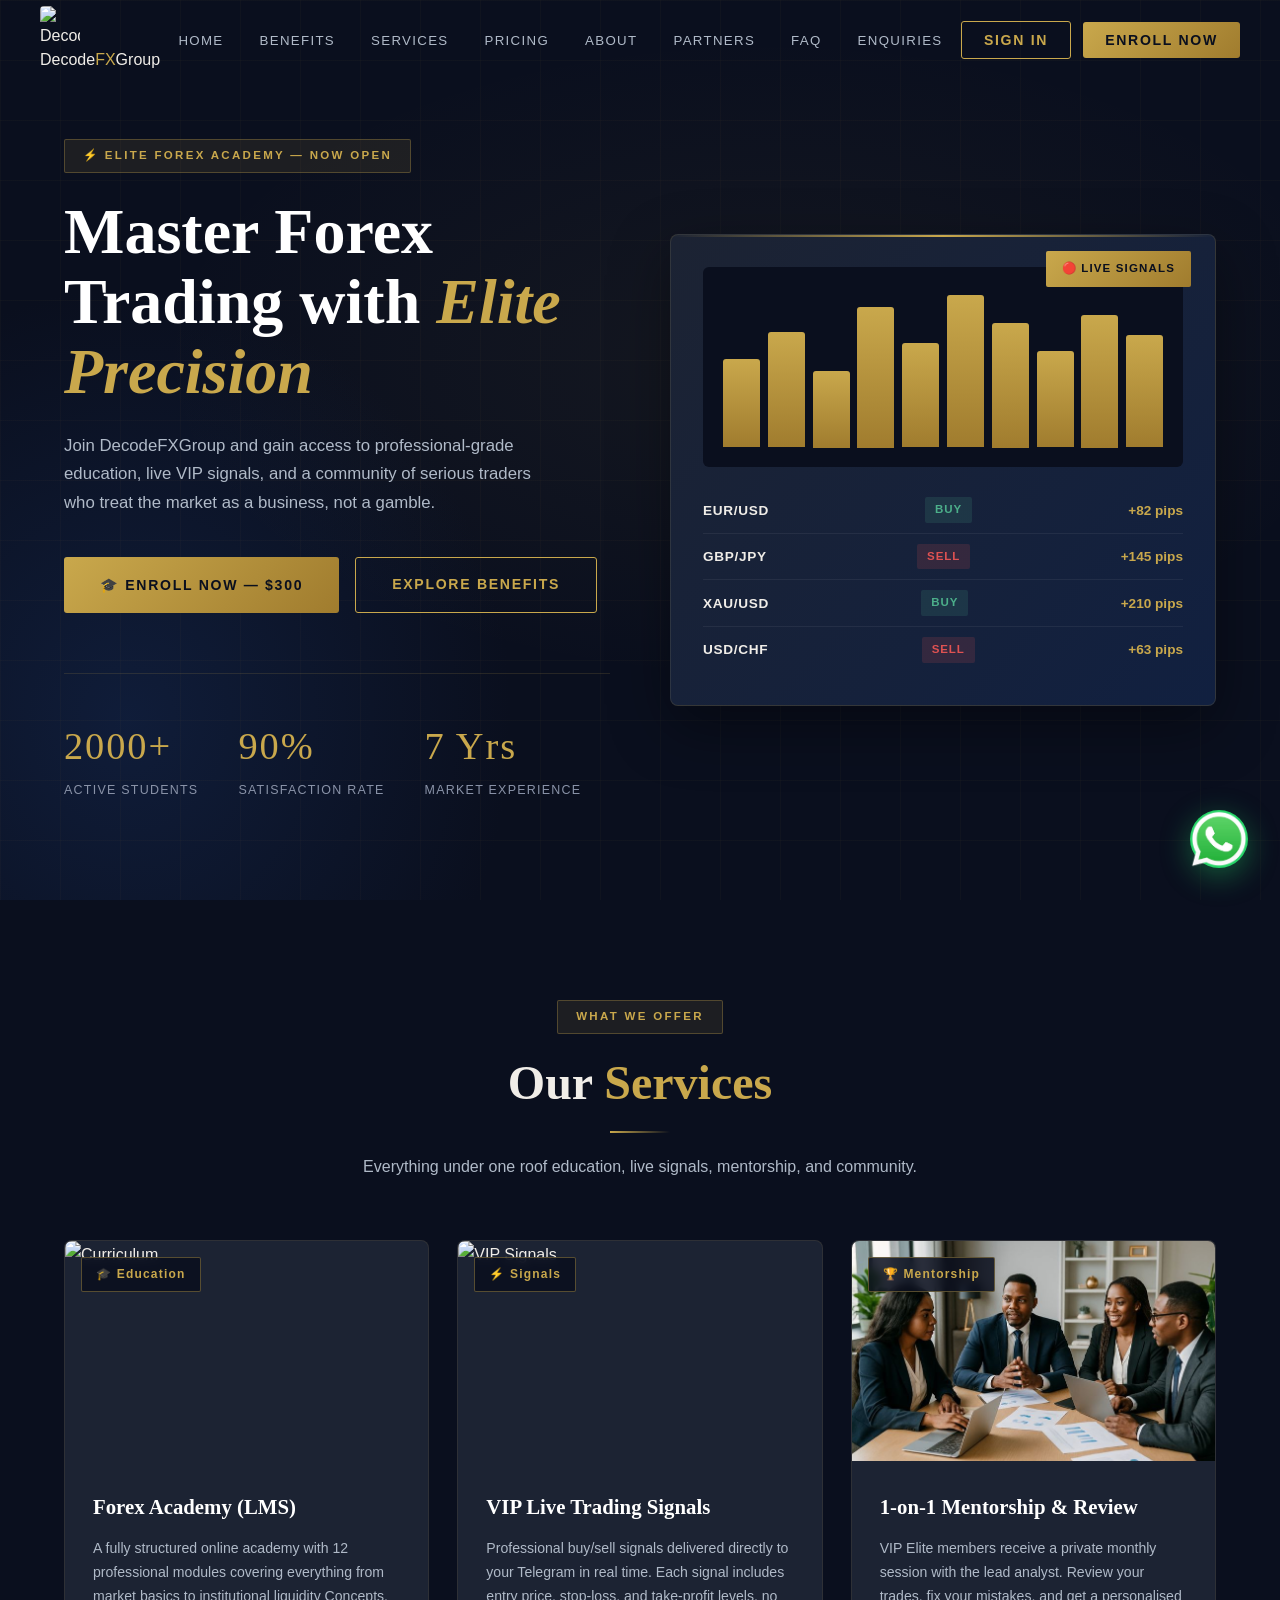
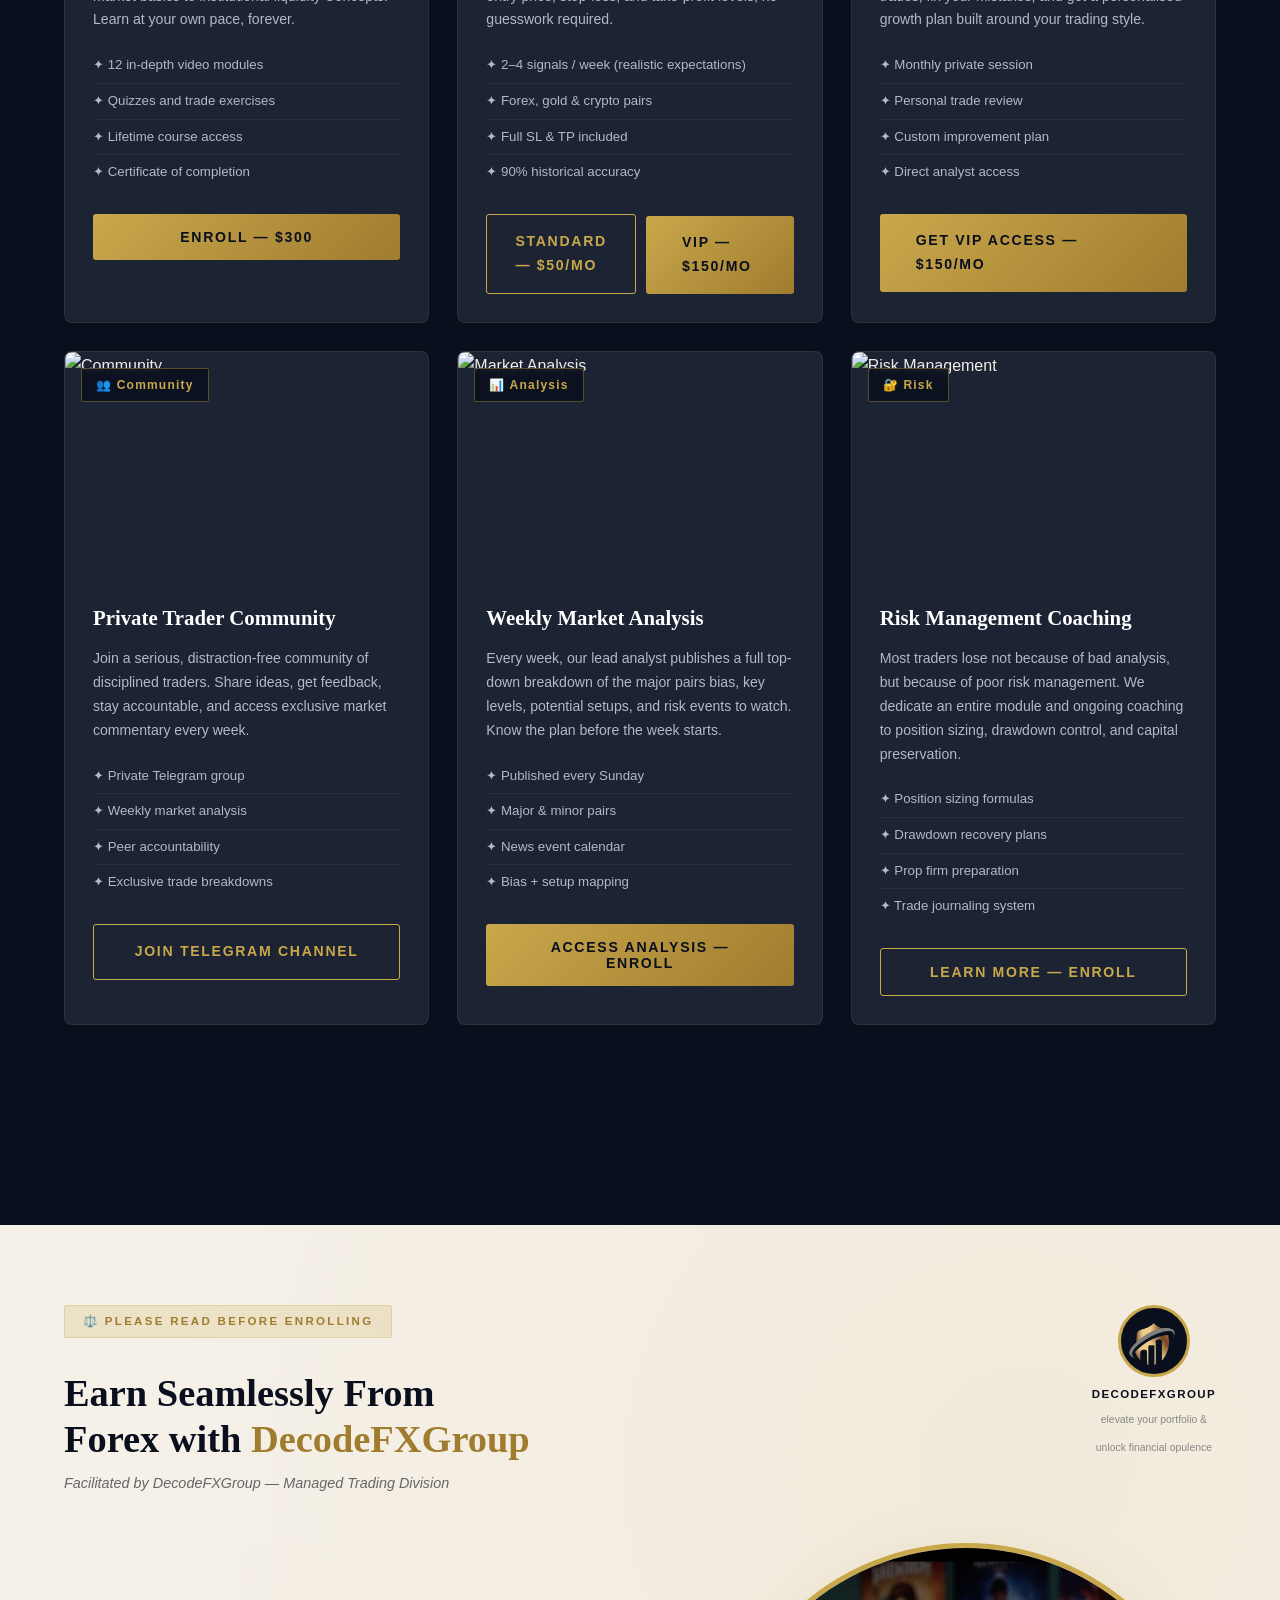
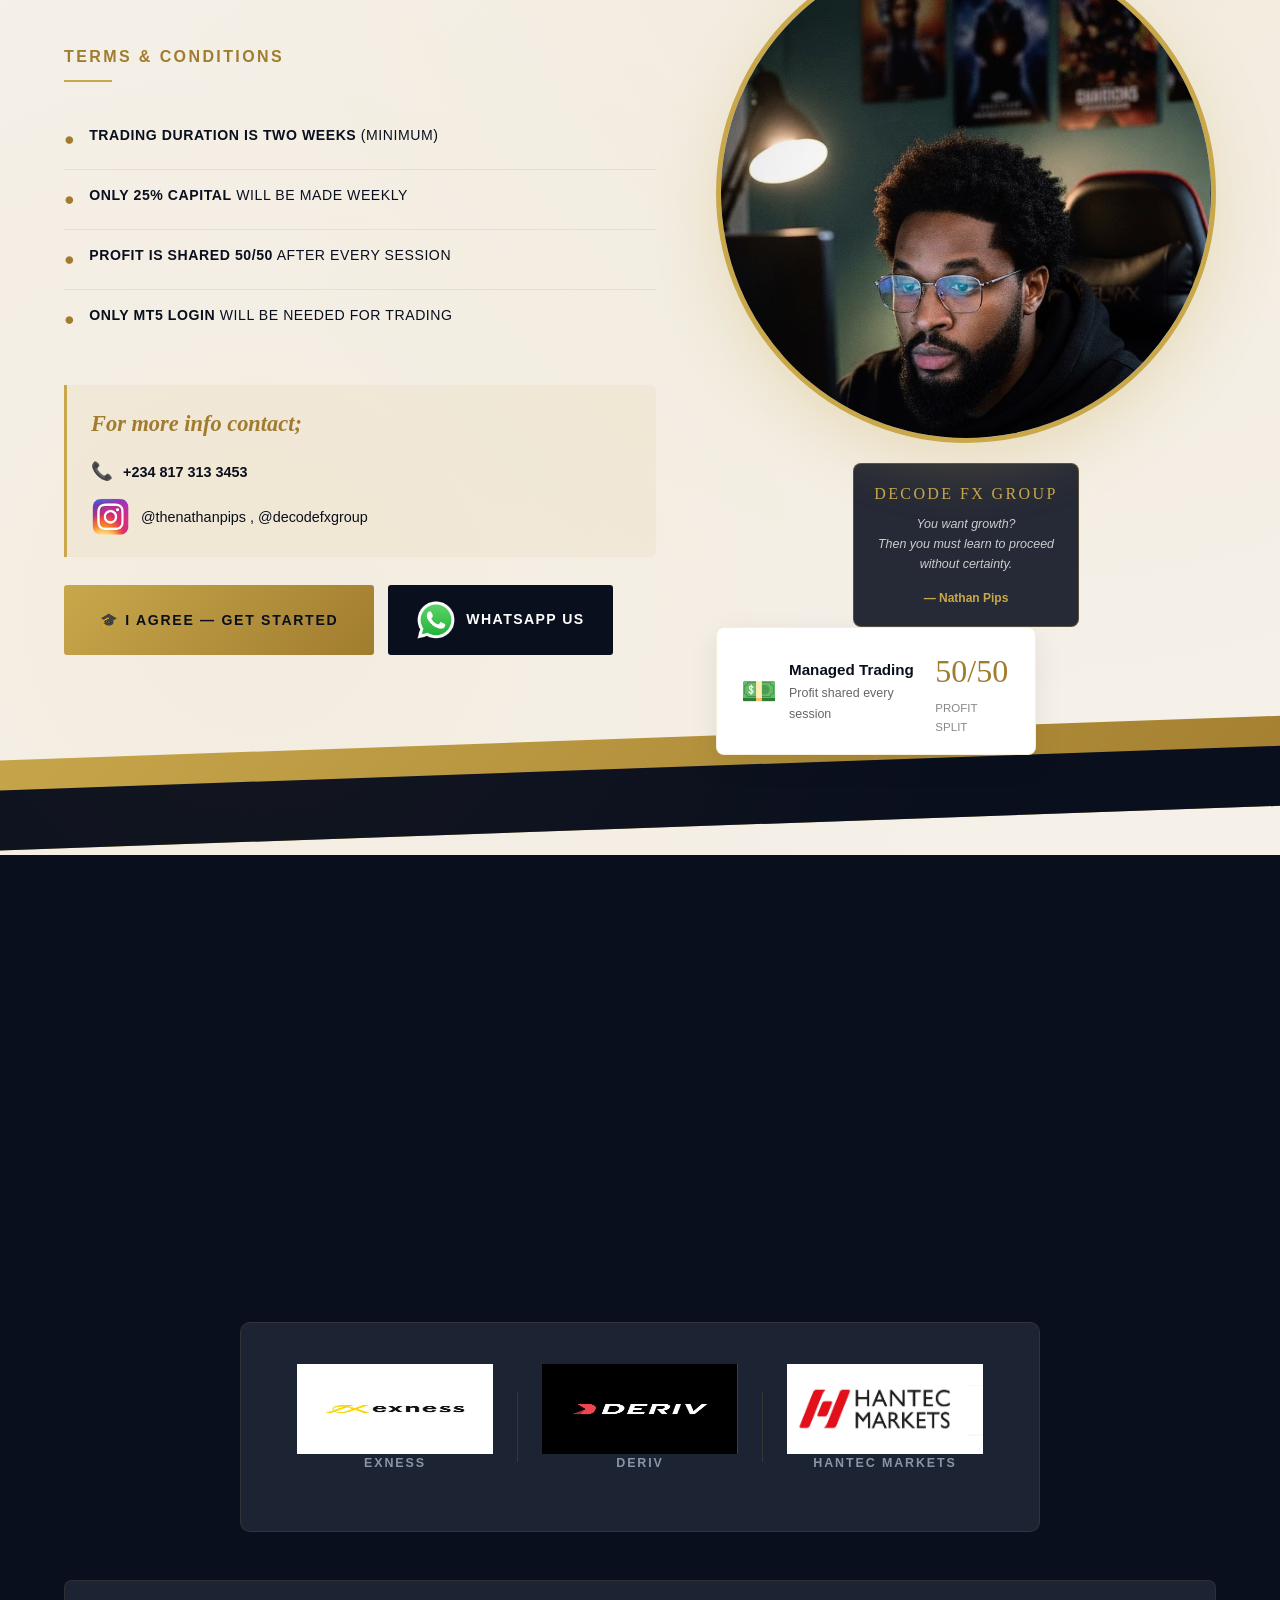
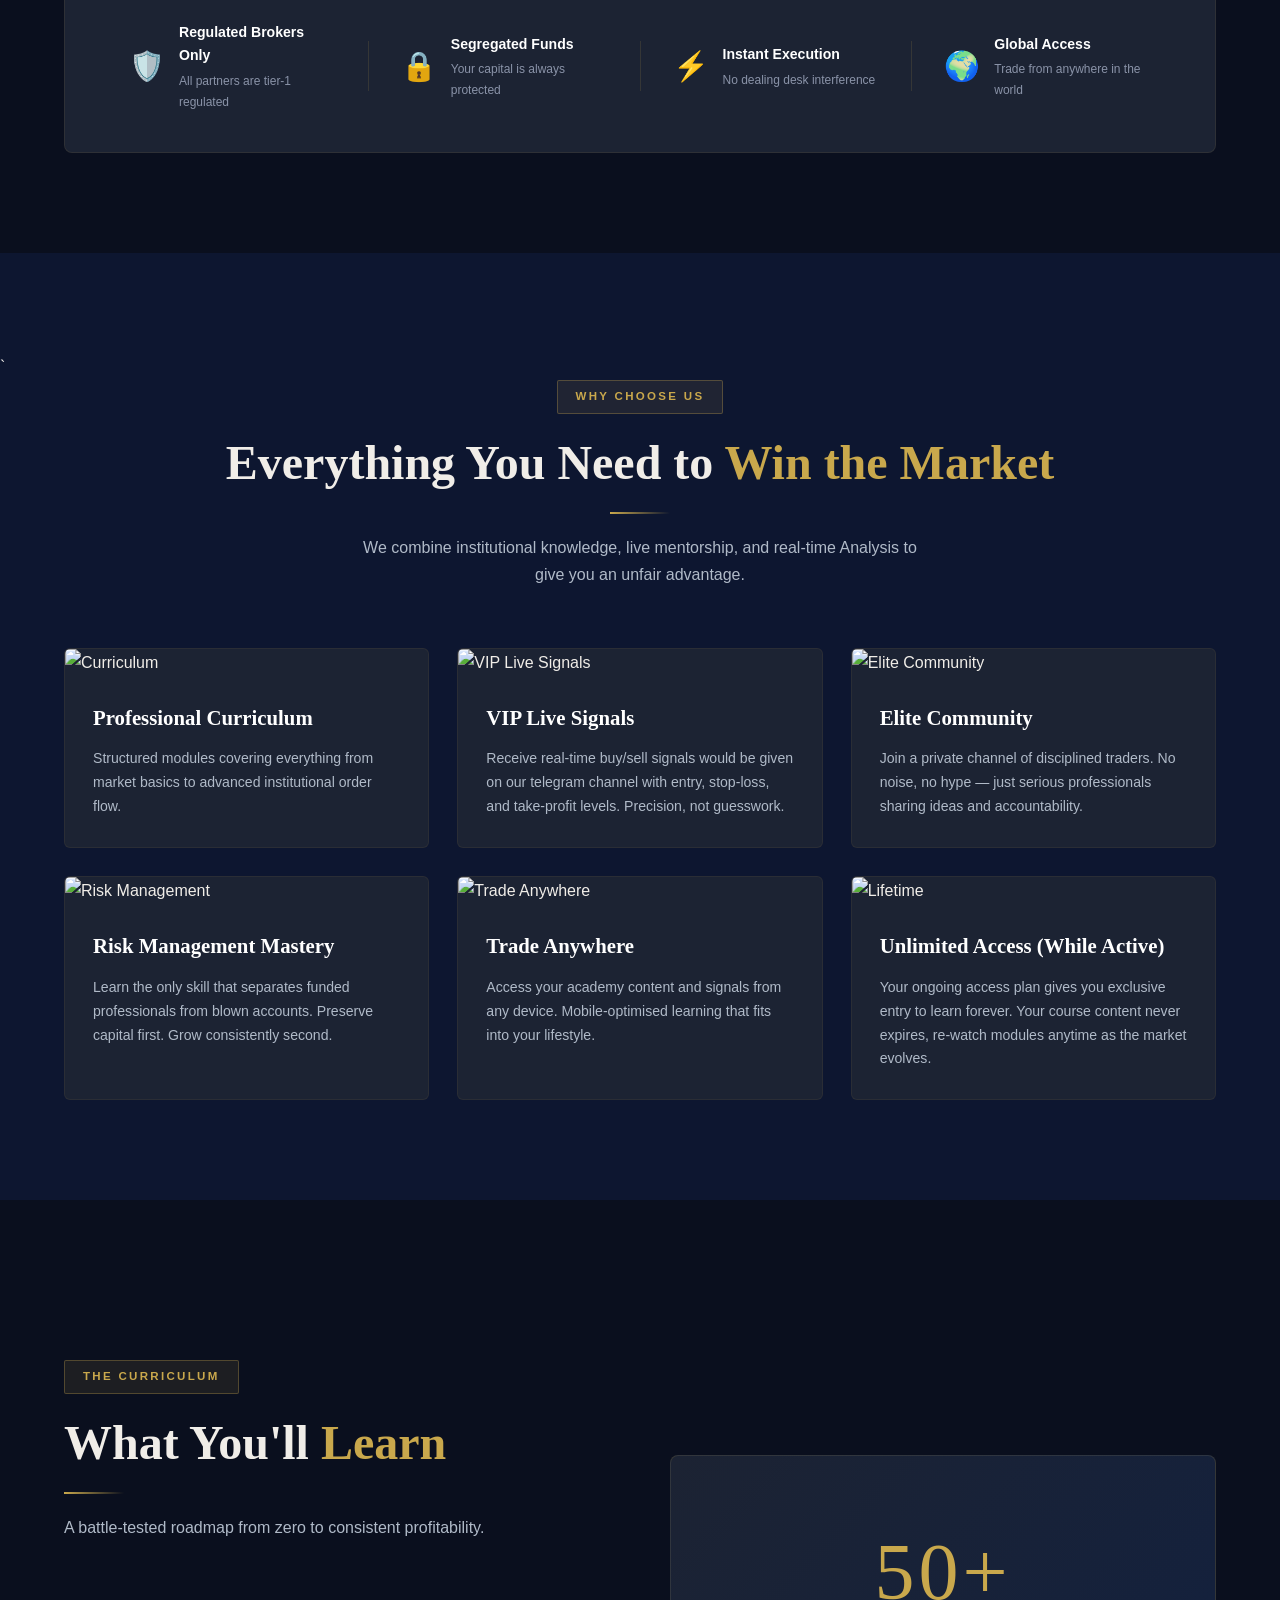
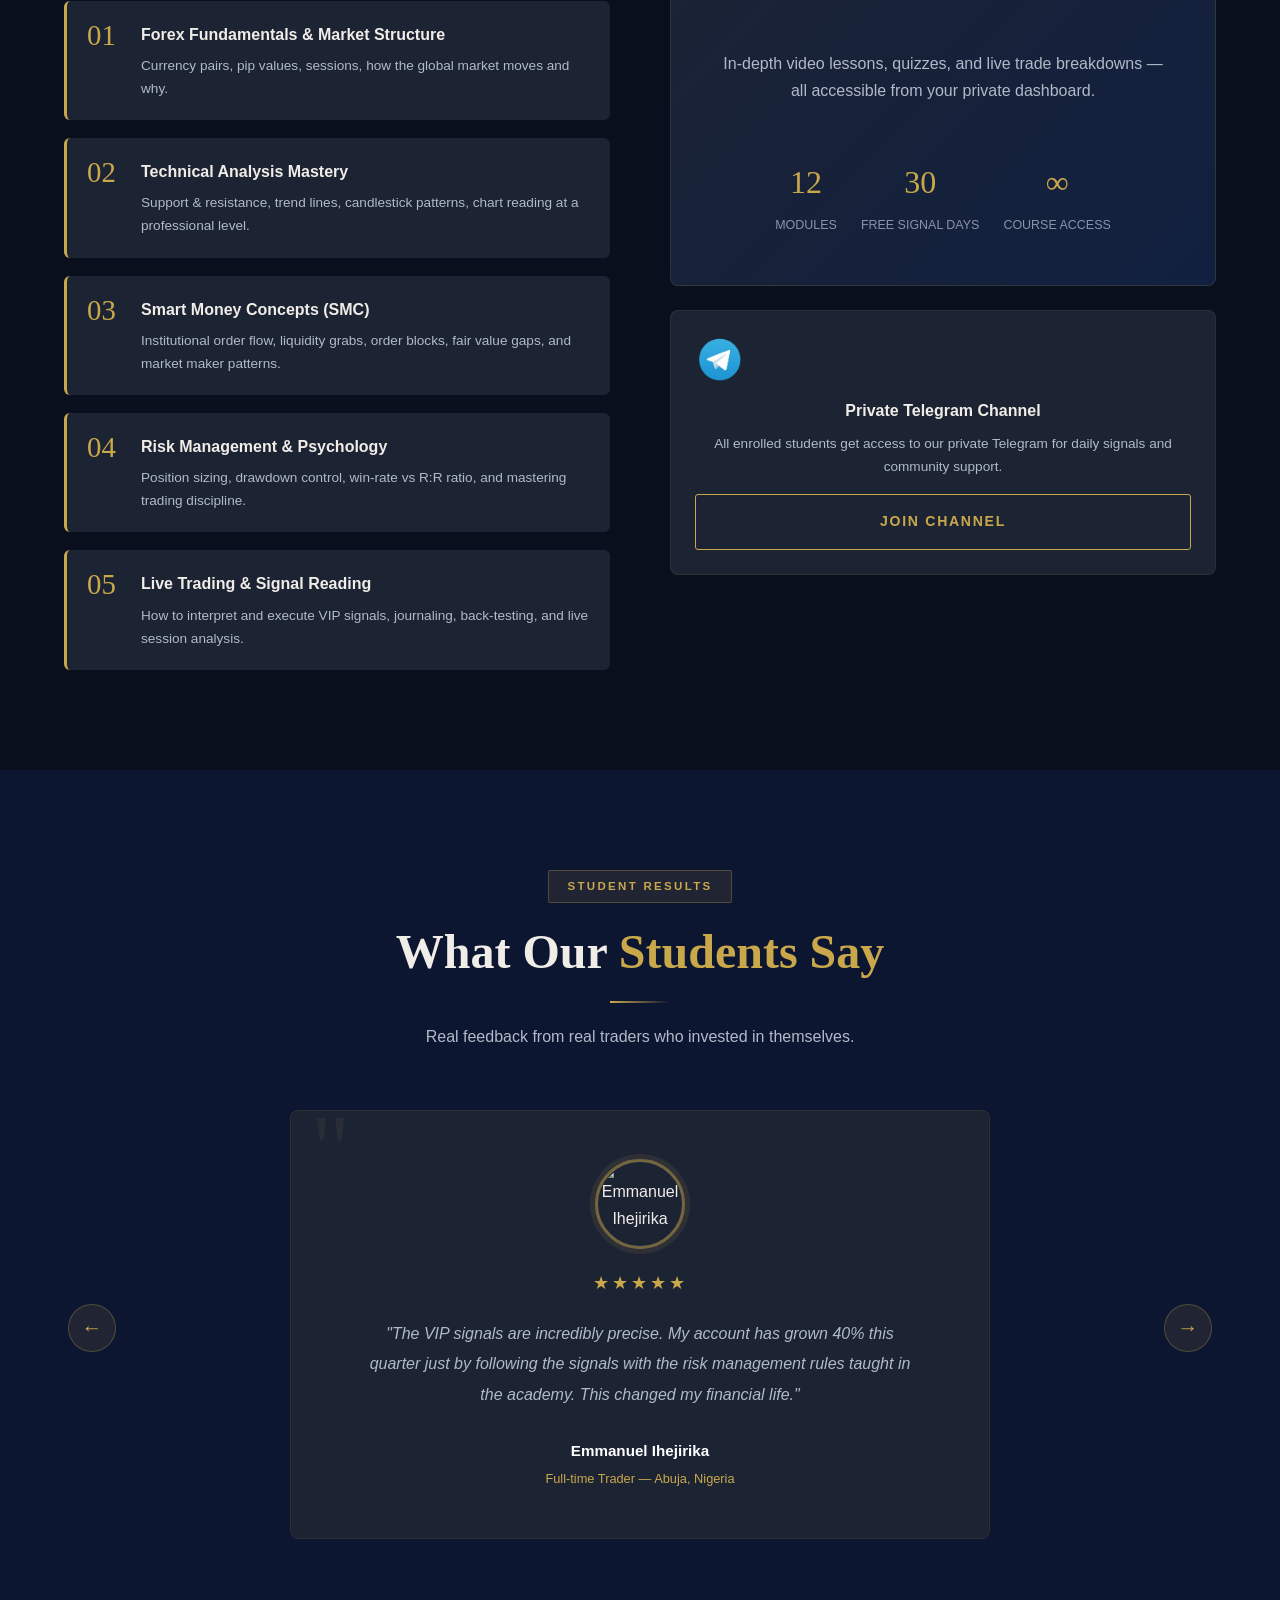
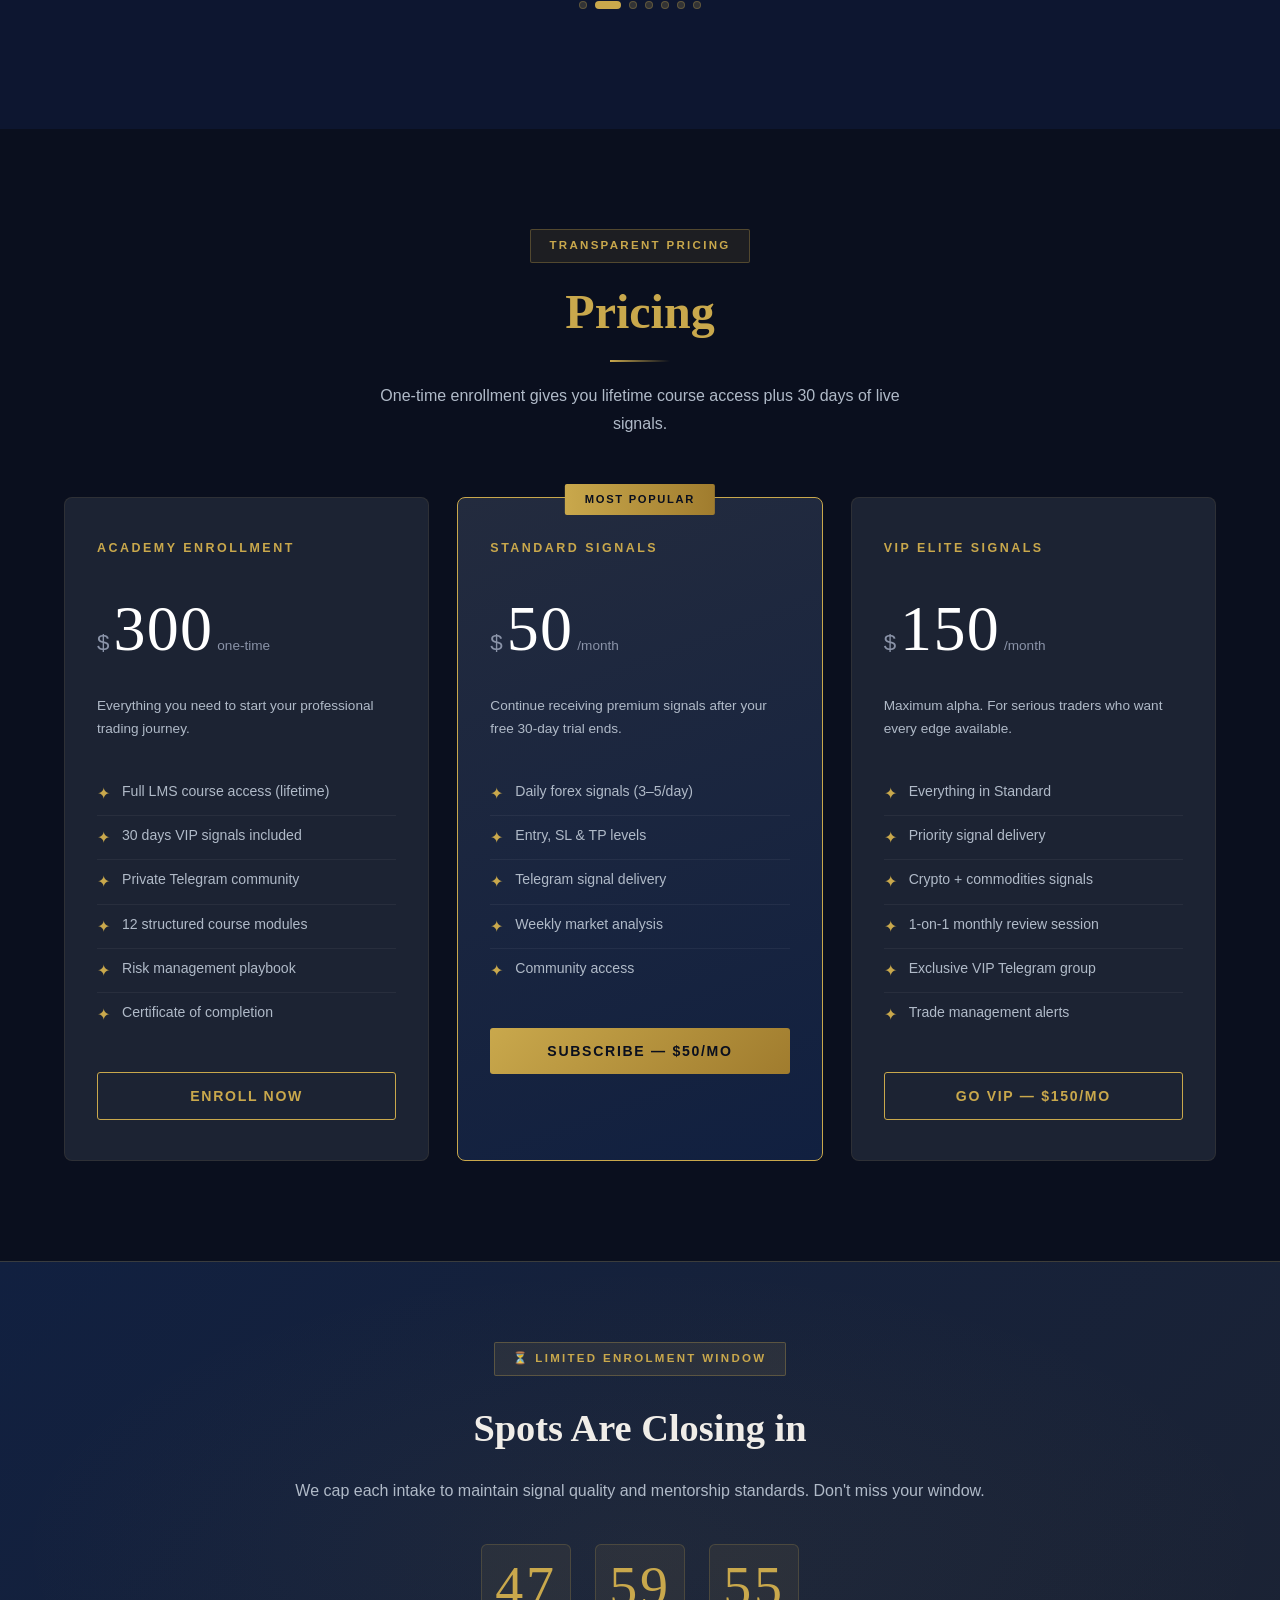
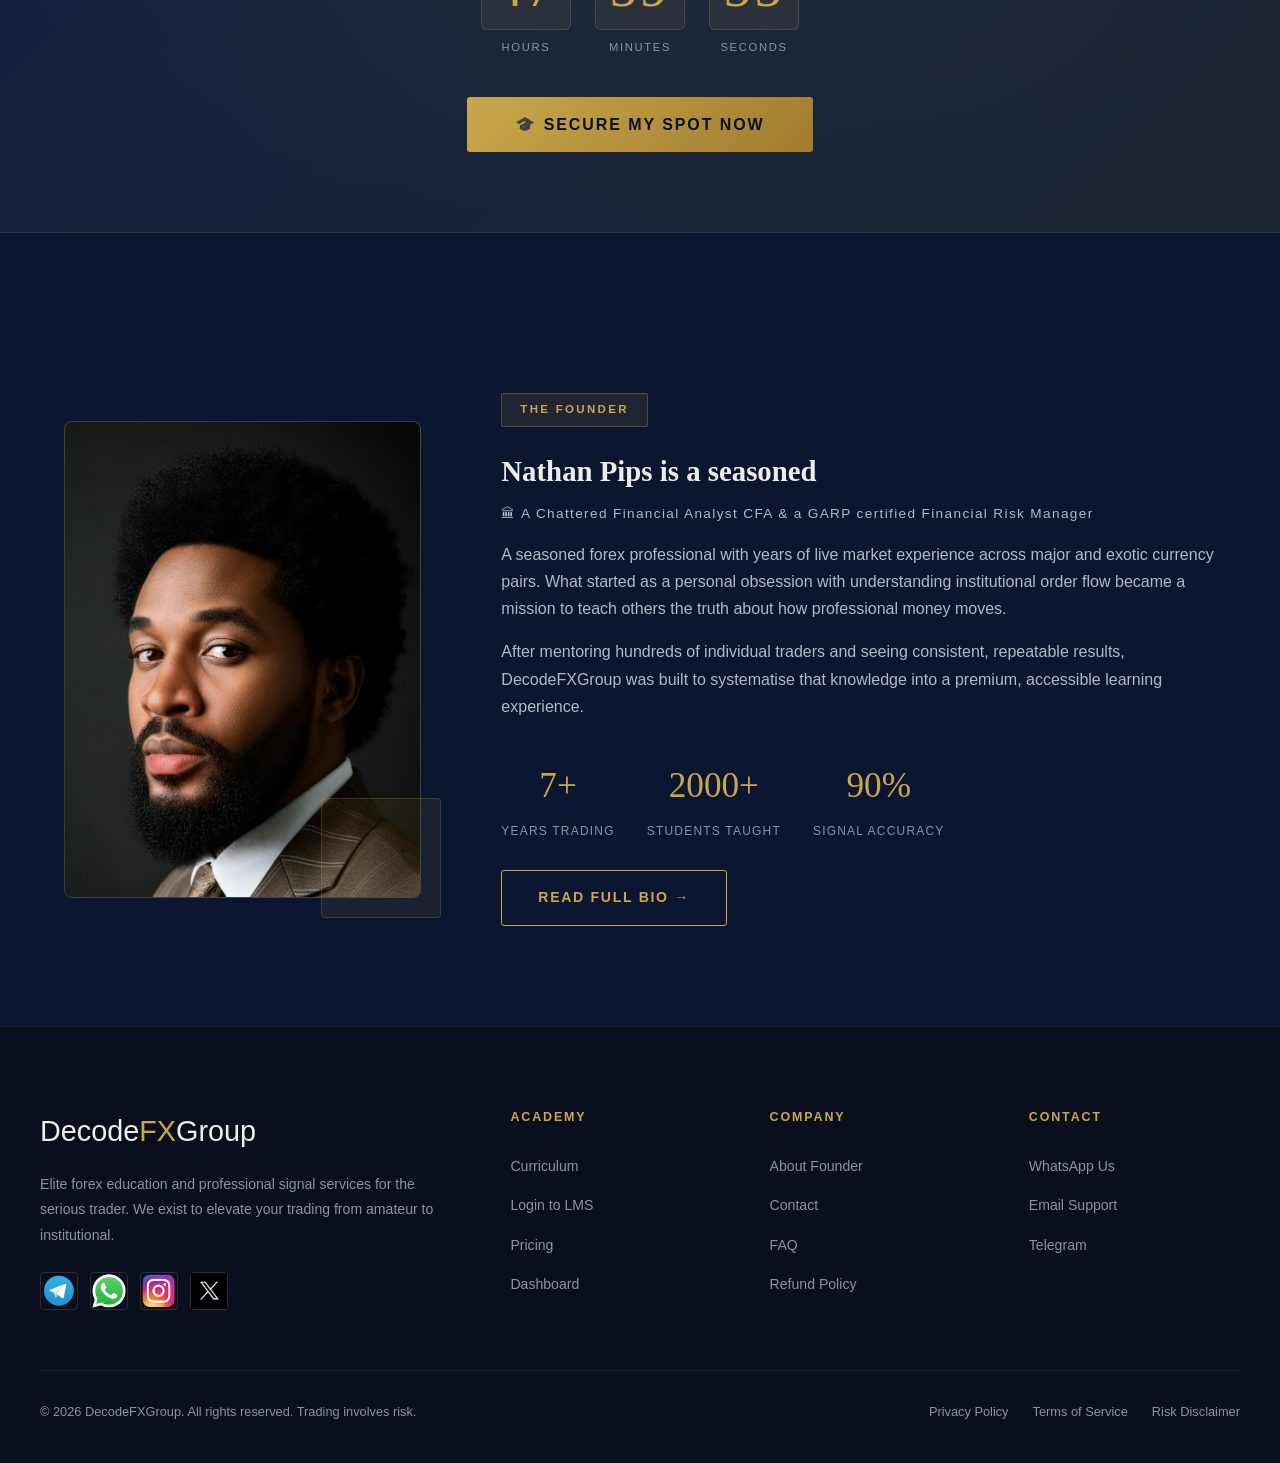
==== commit 4c39326b: "Add files via upload index html file updated" ====
--- a/index.html
+++ b/index.html
@@ -184,8 +184,7 @@
       <!-- Service 3 -->
       <div class="service-card reveal reveal-delay-3">
         <div class="service-img-wrap">
-          <img src="https://images.unsplash.com/photo-1600880292203-757bb62b4baf?w=800&q=80" 
-     alt="Mentorship" />
+          <img src="Images/social.jpg" alt="social">
           <div class="service-tag">🏆 Mentorship</div>
         </div>
         <div class="service-body">
--- a/css/style.css
+++ b/css/style.css
@@ -0,0 +1,2456 @@
+/* ============================================================
+   DecodeFXGroup - Premium Forex Academy
+   Main Stylesheet
+   Author: DecodeFXGroup Team
+   ============================================================ */
+
+/* ── Google Fonts ─────────────────────────────────────────── */
+@import url('https://fonts.googleapis.com/css2?family=Cormorant+Garamond:wght@400;500;600;700&family=DM+Sans:wght@300;400;500;600&family=Bebas+Neue&display=swap');
+
+/* ── CSS Variables ────────────────────────────────────────── */
+:root {
+  /* Colors */
+  --navy:        #0a0f1e;
+  --navy-mid:    #0d1630;
+  --navy-light:  #112040;
+  --charcoal:    #1c2333;
+  --charcoal-2:  #232b3e;
+  --gold:        #c9a84c;
+  --gold-light:  #e8c97a;
+  --gold-dark:   #a07c2e;
+  --white:       #ffffff;
+  --off-white:   #f0ede8;
+  --grey:        #8a93a8;
+  --grey-light:  #b0bac8;
+  --danger:      #e05252;
+  --success:     #4caf8a;
+
+  /* Typography */
+  --font-display: 'Cormorant Garamond', serif;
+  --font-body:    'DM Sans', sans-serif;
+  --font-impact:  'Bebas Neue', cursive;
+
+  /* Spacing */
+  --section-pad: 100px 0;
+  --container:   1200px;
+
+  /* Effects */
+  --gold-glow:   0 0 30px rgba(201, 168, 76, 0.25);
+  --card-shadow: 0 20px 60px rgba(0,0,0,0.4);
+  --transition:  all 0.35s cubic-bezier(0.4, 0, 0.2, 1);
+}
+
+/* ── Reset & Base ─────────────────────────────────────────── */
+*, *::before, *::after { margin: 0; padding: 0; box-sizing: border-box; }
+
+html { scroll-behavior: smooth; font-size: 16px; }
+
+body {
+  font-family: var(--font-body);
+  background-color: var(--navy);
+  color: var(--off-white);
+  line-height: 1.7;
+  overflow-x: hidden;
+}
+
+a { text-decoration: none; color: inherit; }
+img { max-width: 100%; display: block; }
+ul { list-style: none; }
+
+/* ── Utility Classes ──────────────────────────────────────── */
+.container {
+  max-width: var(--container);
+  margin: 0 auto;
+  padding: 0 24px;
+}
+
+.section { padding: var(--section-pad); }
+
+.gold { color: var(--gold); }
+.text-center { text-align: center; }
+
+.badge {
+  display: inline-block;
+  font-family: var(--font-body);
+  font-size: 0.72rem;
+  font-weight: 600;
+  letter-spacing: 0.2em;
+  text-transform: uppercase;
+  color: var(--gold);
+  background: rgba(201,168,76,0.1);
+  border: 1px solid rgba(201,168,76,0.3);
+  padding: 6px 18px;
+  border-radius: 2px;
+  margin-bottom: 20px;
+}
+
+/* ── Buttons ──────────────────────────────────────────────── */
+.btn {
+  display: inline-flex;
+  align-items: center;
+  gap: 10px;
+  padding: 15px 36px;
+  border-radius: 3px;
+  font-family: var(--font-body);
+  font-weight: 600;
+  font-size: 0.88rem;
+  letter-spacing: 0.12em;
+  text-transform: uppercase;
+  cursor: pointer;
+  border: none;
+  transition: var(--transition);
+  position: relative;
+  overflow: hidden;
+}
+
+.btn-primary {
+  background: linear-gradient(135deg, var(--gold), var(--gold-dark));
+  color: var(--navy);
+}
+.btn-primary:hover {
+  background: linear-gradient(135deg, var(--gold-light), var(--gold));
+  transform: translateY(-2px);
+  box-shadow: var(--gold-glow);
+}
+
+.btn-outline {
+  background: transparent;
+  color: var(--gold);
+  border: 1px solid var(--gold);
+}
+.btn-outline:hover {
+  background: rgba(201,168,76,0.1);
+  transform: translateY(-2px);
+}
+
+.btn-white {
+  background: var(--white);
+  color: var(--navy);
+}
+.btn-white:hover {
+  background: var(--off-white);
+  transform: translateY(-2px);
+}
+
+/* ── Section Headings ─────────────────────────────────────── */
+.section-heading {
+  margin-bottom: 60px;
+}
+.section-heading h2 {
+  font-family: var(--font-display);
+  font-size: clamp(2rem, 4vw, 3rem);
+  font-weight: 700;
+  line-height: 1.2;
+  margin-bottom: 16px;
+}
+.section-heading p {
+  font-size: 1rem;
+  color: var(--grey-light);
+  max-width: 560px;
+}
+.section-heading.text-center p { margin: 0 auto; }
+
+.divider {
+  width: 60px;
+  height: 2px;
+  background: linear-gradient(90deg, var(--gold), transparent);
+  margin: 20px 0;
+}
+.text-center .divider { margin: 20px auto; }
+
+/* ── Navbar ───────────────────────────────────────────────── */
+.navbar {
+  position: fixed;
+  top: 0; left: 0; right: 0;
+  z-index: 1000;
+  padding: 0 24px;
+  transition: var(--transition);
+}
+.navbar.scrolled {
+  background: rgba(10,15,30,0.95);
+  backdrop-filter: blur(20px);
+  border-bottom: 1px solid rgba(201,168,76,0.1);
+  box-shadow: 0 4px 30px rgba(0,0,0,0.3);
+}
+.nav-inner {
+  max-width: var(--container);
+  margin: 0 auto;
+  display: flex;
+  align-items: center;
+  justify-content: space-between;
+  height: 80px;
+}
+.nav-logo {
+  .nav-logo {
+  font-family: var(--font-display);
+  font-size: 1.6rem;
+  font-weight: 700;
+  color: var(--white);
+  display: flex;          /* ADD THIS */
+  align-items: center;   /* ADD THIS */
+  gap: 10px;             /* ADD THIS — space between logo and text */
+}
+
+/* ADD this new rule below .nav-logo */
+.nav-logo-img {
+  width: 40px;           /* Adjust to your logo size */
+  height: 40px;
+  object-fit: contain;   /* Keeps logo proportions */
+  border-radius: 4px;    /* Optional: slight rounding */
+}
+}
+.nav-logo span { color: var(--gold); }
+
+.nav-links {
+  display: flex;
+  align-items: center;
+  gap: 36px;
+}
+.nav-links a {
+  font-size: 0.83rem;
+  font-weight: 500;
+  letter-spacing: 0.1em;
+  text-transform: uppercase;
+  color: var(--grey-light);
+  transition: var(--transition);
+  position: relative;
+}
+.nav-links a::after {
+  content: '';
+  position: absolute;
+  bottom: -4px; left: 0;
+  width: 0; height: 1px;
+  background: var(--gold);
+  transition: width 0.3s ease;
+}
+.nav-links a:hover { color: var(--white); }
+.nav-links a:hover::after { width: 100%; }
+
+.nav-cta { display: flex; gap: 12px; align-items: center; }
+
+/* Mobile hamburger */
+.hamburger {
+  display: none;
+  flex-direction: column;
+  gap: 5px;
+  cursor: pointer;
+  background: none;
+  border: none;
+  padding: 4px;
+}
+.hamburger span {
+  display: block;
+  width: 26px; height: 2px;
+  background: var(--off-white);
+  transition: var(--transition);
+}
+
+/* ── Hero Section ─────────────────────────────────────────── */
+.hero {
+  min-height: 100vh;
+  display: flex;
+  align-items: center;
+  position: relative;
+  overflow: hidden;
+  background: var(--navy);
+}
+.hero-bg {
+  position: absolute;
+  inset: 0;
+  background:
+    radial-gradient(ellipse 80% 60% at 60% 40%, rgba(201,168,76,0.06) 0%, transparent 60%),
+    radial-gradient(ellipse 50% 80% at 10% 80%, rgba(17,32,64,0.8) 0%, transparent 60%);
+}
+.hero-grid-overlay {
+  position: absolute;
+  inset: 0;
+  background-image:
+    linear-gradient(rgba(201,168,76,0.03) 1px, transparent 1px),
+    linear-gradient(90deg, rgba(201,168,76,0.03) 1px, transparent 1px);
+  background-size: 60px 60px;
+}
+.hero-content {
+  position: relative;
+  z-index: 2;
+  max-width: var(--container);
+  margin: 0 auto;
+  padding: 120px 24px 80px;
+  display: grid;
+  grid-template-columns: 1fr 1fr;
+  gap: 60px;
+  align-items: center;
+}
+.hero-text .badge { margin-bottom: 24px; }
+.hero-text h1 {
+  font-family: var(--font-display);
+  font-size: clamp(2.8rem, 5vw, 4.5rem);
+  font-weight: 700;
+  line-height: 1.1;
+  margin-bottom: 24px;
+  color: var(--white);
+}
+.hero-text h1 em {
+  font-style: italic;
+  color: var(--gold);
+}
+.hero-text p {
+  font-size: 1.05rem;
+  color: var(--grey-light);
+  margin-bottom: 40px;
+  max-width: 480px;
+}
+.hero-actions { display: flex; gap: 16px; flex-wrap: wrap; }
+
+.hero-stats {
+  display: flex;
+  gap: 40px;
+  margin-top: 60px;
+  padding-top: 40px;
+  border-top: 1px solid rgba(201,168,76,0.15);
+}
+.stat-item .stat-num {
+  font-family: var(--font-impact);
+  font-size: 2.4rem;
+  color: var(--gold);
+  letter-spacing: 0.05em;
+}
+.stat-item .stat-label {
+  font-size: 0.78rem;
+  color: var(--grey);
+  text-transform: uppercase;
+  letter-spacing: 0.1em;
+}
+
+/* Hero visual card */
+.hero-visual {
+  position: relative;
+}
+.hero-card {
+  background: linear-gradient(135deg, var(--charcoal), var(--navy-light));
+  border: 1px solid rgba(201,168,76,0.15);
+  border-radius: 8px;
+  padding: 32px;
+  box-shadow: var(--card-shadow);
+  position: relative;
+  overflow: hidden;
+}
+.hero-card::before {
+  content: '';
+  position: absolute;
+  top: 0; left: 0; right: 0;
+  height: 2px;
+  background: linear-gradient(90deg, transparent, var(--gold), transparent);
+}
+.chart-placeholder {
+  height: 200px;
+  background: var(--navy);
+  border-radius: 6px;
+  margin-bottom: 20px;
+  display: flex;
+  align-items: flex-end;
+  padding: 20px;
+  gap: 8px;
+  overflow: hidden;
+}
+.chart-bar {
+  flex: 1;
+  border-radius: 3px 3px 0 0;
+  background: linear-gradient(180deg, var(--gold) 0%, var(--gold-dark) 100%);
+  animation: barGrow 1.5s ease forwards;
+  transform-origin: bottom;
+}
+@keyframes barGrow {
+  from { transform: scaleY(0); opacity: 0; }
+  to   { transform: scaleY(1); opacity: 1; }
+}
+.signal-row {
+  display: flex;
+  justify-content: space-between;
+  align-items: center;
+  padding: 10px 0;
+  border-bottom: 1px solid rgba(255,255,255,0.06);
+  font-size: 0.85rem;
+}
+.signal-row:last-child { border-bottom: none; }
+.sig-pair { font-weight: 600; letter-spacing: 0.05em; }
+.sig-badge {
+  font-size: 0.72rem;
+  padding: 3px 10px;
+  border-radius: 2px;
+  font-weight: 600;
+  letter-spacing: 0.08em;
+}
+.sig-buy  { background: rgba(76,175,138,0.15); color: var(--success); }
+.sig-sell { background: rgba(224,82,82,0.15);  color: var(--danger); }
+.sig-pip  { color: var(--gold); font-weight: 600; }
+
+/* Floating badge on hero card */
+.floating-badge {
+  position: absolute;
+  top: 16px; right: 24px;
+  background: linear-gradient(135deg, var(--gold), var(--gold-dark));
+  color: var(--navy);
+  font-size: 0.72rem;
+  font-weight: 700;
+  letter-spacing: 0.1em;
+  text-transform: uppercase;
+  padding: 8px 16px;
+  border-radius: 2px;
+}
+
+/* ── Benefits / Features ──────────────────────────────────── */
+.features { background: var(--navy-mid); }
+
+.features-grid {
+  display: grid;
+  grid-template-columns: repeat(auto-fit, minmax(280px, 1fr));
+  gap: 28px;
+  margin-top: 60px;
+}
+
+/* ── Base card — for ICON style cards ────────────────────── */
+.feature-card {
+  background: var(--charcoal);
+  border: 1px solid rgba(201,168,76,0.08);
+  border-radius: 6px;
+  padding: 36px 30px;
+  transition: var(--transition);
+  position: relative;
+  overflow: visible;            /* CHANGED from hidden to visible */
+}
+.feature-card::after {
+  content: '';
+  position: absolute;
+  bottom: 0; left: 0;
+  width: 100%; height: 2px;
+  background: linear-gradient(90deg, var(--gold), transparent);
+  transform: scaleX(0);
+  transform-origin: left;
+  transition: transform 0.4s ease;
+  z-index: 0;                   /* ADDED — keeps it behind content */
+}
+.feature-card:hover {
+  transform: translateY(-6px);
+  border-color: rgba(201,168,76,0.25);
+}
+.feature-card:hover::after {
+  transform: scaleX(1);
+}
+.feature-icon {
+  width: 56px; height: 56px;
+  background: rgba(201,168,76,0.08);
+  border: 1px solid rgba(201,168,76,0.2);
+  border-radius: 4px;
+  display: flex;
+  align-items: center;
+  justify-content: center;
+  font-size: 1.6rem;
+  margin-bottom: 22px;
+  position: relative;
+  z-index: 1;                   /* ADDED — sits above ::after */
+}
+.feature-card h3 {
+  font-family: var(--font-display);
+  font-size: 1.3rem;
+  font-weight: 600;
+  margin-bottom: 12px;
+  color: var(--white);
+  position: relative;
+  z-index: 1;                   /* ADDED — sits above ::after */
+}
+.feature-card p {
+  font-size: 0.9rem;
+  color: var(--grey-light);
+  position: relative;
+  z-index: 1;                   /* ADDED — sits above ::after */
+}
+
+/* ── Image style cards — OVERRIDES base card ─────────────── */
+.feature-card.has-image {
+  padding: 0;
+  overflow: hidden;             /* Clips image to card border radius */
+  position: relative;
+}
+
+/* Hide the ::after gold line on image cards — not needed */
+.feature-card.has-image::after {
+  display: none;
+}
+
+/* The actual image */
+.feature-card.has-image .feature-img {
+  width: 100%;
+  height: 220px;
+  object-fit: cover;
+  object-position: center top;
+  display: block;
+  opacity: 1;
+  visibility: visible;
+  position: relative;
+  z-index: 1;
+  transition: transform 0.5s ease;
+  /* Belt and braces — force the image to always render */
+  min-height: 220px;
+  max-width: 100%;
+  flex-shrink: 0;
+}
+
+.feature-card.has-image:hover .feature-img {
+  transform: scale(1.05);
+}
+
+/* Text body below the image */
+.feature-card.has-image .feature-card-body {
+  padding: 24px 28px 28px;
+  position: relative;
+  z-index: 1;
+}
+.feature-card.has-image .feature-card-body h3 {
+  font-family: var(--font-display);
+  font-size: 1.3rem;
+  font-weight: 600;
+  margin-bottom: 12px;
+  color: var(--white);
+}
+.feature-card.has-image .feature-card-body p {
+  font-size: 0.88rem;
+  color: var(--grey-light);
+  line-height: 1.7;
+}
+
+/* ── What You'll Learn ────────────────────────────────────── */
+.curriculum { background: var(--navy); }
+.curriculum-grid {
+  display: grid;
+  grid-template-columns: 1fr 1fr;
+  gap: 60px;
+  align-items: center;
+  margin-top: 60px;
+}
+.curriculum-list { display: flex; flex-direction: column; gap: 18px; }
+.curriculum-item {
+  display: flex;
+  gap: 18px;
+  align-items: flex-start;
+  padding: 20px;
+  background: var(--charcoal);
+  border-radius: 6px;
+  border-left: 3px solid var(--gold);
+  transition: var(--transition);
+}
+.curriculum-item:hover { background: var(--charcoal-2); transform: translateX(6px); }
+.ci-num {
+  font-family: var(--font-impact);
+  font-size: 1.8rem;
+  color: var(--gold);
+  line-height: 1;
+  min-width: 36px;
+}
+.ci-text h4 { font-size: 1rem; font-weight: 600; margin-bottom: 6px; }
+.ci-text p  { font-size: 0.85rem; color: var(--grey-light); }
+
+.curriculum-visual {
+  position: relative;
+}
+.big-stat-box {
+  background: linear-gradient(135deg, var(--charcoal), var(--navy-light));
+  border: 1px solid rgba(201,168,76,0.15);
+  border-radius: 8px;
+  padding: 48px;
+  text-align: center;
+}
+.big-stat-box .big-num {
+  font-family: var(--font-impact);
+  font-size: 5rem;
+  color: var(--gold);
+  letter-spacing: 0.05em;
+  display: block;
+}
+.big-stat-box p { color: var(--grey-light); margin-top: 10px; font-size: 1rem; }
+
+/* ── Testimonials ─────────────────────────────────────────── */
+.testimonials { background: var(--navy-mid); }
+.testimonials-grid {
+  display: grid;
+  grid-template-columns: repeat(auto-fit, minmax(300px, 1fr));
+  gap: 28px;
+  margin-top: 60px;
+}
+.testimonial-card {
+  background: var(--charcoal);
+  border: 1px solid rgba(201,168,76,0.1);
+  border-radius: 8px;
+  padding: 36px 30px;
+  position: relative;
+}
+.testimonial-card::before {
+  content: '"';
+  font-family: var(--font-display);
+  font-size: 6rem;
+  color: var(--gold);
+  opacity: 0.15;
+  position: absolute;
+  top: -10px; left: 20px;
+  line-height: 1;
+}
+.testimonial-card p {
+  font-size: 0.95rem;
+  color: var(--grey-light);
+  font-style: italic;
+  margin-bottom: 24px;
+  position: relative;
+  z-index: 1;
+}
+.testimonial-author { display: flex; align-items: center; gap: 14px; }
+.author-avatar {
+  width: 48px; height: 48px;
+  border-radius: 50%;
+  background: linear-gradient(135deg, var(--gold-dark), var(--navy-light));
+  display: flex;
+  align-items: center;
+  justify-content: center;
+  font-weight: 700;
+  font-size: 1.1rem;
+  color: var(--gold);
+  border: 2px solid rgba(201,168,76,0.3);
+}
+.author-info .name { font-weight: 600; font-size: 0.9rem; }
+.author-info .title { font-size: 0.78rem; color: var(--grey); }
+.star-rating { color: var(--gold); font-size: 0.9rem; margin-bottom: 16px; }
+
+/* ── Pricing ──────────────────────────────────────────────── */
+.pricing { background: var(--navy); }
+.pricing-grid {
+  display: grid;
+  grid-template-columns: repeat(auto-fit, minmax(300px, 1fr));
+  gap: 28px;
+  margin-top: 60px;
+}
+.pricing-card {
+  background: var(--charcoal);
+  border: 1px solid rgba(201,168,76,0.1);
+  border-radius: 8px;
+  padding: 40px 32px;
+  position: relative;
+  transition: var(--transition);
+}
+.pricing-card.featured {
+  border-color: var(--gold);
+  background: linear-gradient(160deg, var(--charcoal-2), var(--navy-light));
+  transform: translateY(-10px);
+}
+.pricing-card:hover { transform: translateY(-6px); }
+.pricing-card.featured:hover { transform: translateY(-16px); }
+
+.popular-tag {
+  position: absolute;
+  top: -14px; left: 50%;
+  transform: translateX(-50%);
+  background: linear-gradient(90deg, var(--gold), var(--gold-dark));
+  color: var(--navy);
+  font-size: 0.7rem;
+  font-weight: 700;
+  letter-spacing: 0.15em;
+  text-transform: uppercase;
+  padding: 6px 20px;
+  border-radius: 2px;
+  white-space: nowrap;
+}
+.plan-name {
+  font-family: var(--font-body);
+  font-size: 0.78rem;
+  font-weight: 700;
+  letter-spacing: 0.2em;
+  text-transform: uppercase;
+  color: var(--gold);
+  margin-bottom: 16px;
+}
+.plan-price {
+  display: flex;
+  align-items: baseline;
+  gap: 4px;
+  margin-bottom: 10px;
+}
+.price-dollar { font-size: 1.4rem; color: var(--grey); margin-top: 4px; }
+.price-amount {
+  font-family: var(--font-impact);
+  font-size: 4rem;
+  color: var(--white);
+  letter-spacing: 0.02em;
+}
+.price-period { font-size: 0.85rem; color: var(--grey); }
+.plan-desc { font-size: 0.85rem; color: var(--grey-light); margin-bottom: 32px; }
+.plan-features { margin-bottom: 36px; }
+.plan-features li {
+  display: flex;
+  gap: 12px;
+  align-items: flex-start;
+  padding: 8px 0;
+  font-size: 0.88rem;
+  color: var(--grey-light);
+  border-bottom: 1px solid rgba(255,255,255,0.05);
+}
+.plan-features li:last-child { border: none; }
+.check { color: var(--gold); font-size: 1rem; flex-shrink: 0; }
+
+/* ── Urgency / CTA Banner ─────────────────────────────────── */
+.urgency-banner {
+  background: linear-gradient(135deg, var(--navy-light), var(--charcoal));
+  border-top: 1px solid rgba(201,168,76,0.2);
+  border-bottom: 1px solid rgba(201,168,76,0.2);
+  padding: 80px 24px;
+  text-align: center;
+  position: relative;
+  overflow: hidden;
+}
+.urgency-banner::before {
+  content: '';
+  position: absolute;
+  inset: 0;
+  background: radial-gradient(ellipse at center, rgba(201,168,76,0.05) 0%, transparent 70%);
+}
+.urgency-banner h2 {
+  font-family: var(--font-display);
+  font-size: clamp(1.8rem, 3vw, 2.8rem);
+  margin-bottom: 16px;
+}
+.urgency-banner p { color: var(--grey-light); margin-bottom: 40px; font-size: 1rem; }
+
+/* Countdown */
+.countdown {
+  display: flex;
+  justify-content: center;
+  gap: 24px;
+  margin-bottom: 40px;
+  flex-wrap: wrap;
+}
+.countdown-unit {
+  text-align: center;
+}
+.countdown-num {
+  display: block;
+  font-family: var(--font-impact);
+  font-size: 3.5rem;
+  color: var(--gold);
+  background: rgba(201,168,76,0.08);
+  border: 1px solid rgba(201,168,76,0.2);
+  border-radius: 6px;
+  width: 90px;
+  line-height: 1;
+  padding: 14px 0;
+  letter-spacing: 0.05em;
+}
+.countdown-label { font-size: 0.7rem; letter-spacing: 0.15em; text-transform: uppercase; color: var(--grey); margin-top: 8px; }
+
+/* ── Founder Section ──────────────────────────────────────── */
+.founder { background: var(--navy-mid); }
+.founder-grid {
+  display: grid;
+  grid-template-columns: 1fr 2fr;
+  gap: 80px;
+  align-items: center;
+  margin-top: 60px;
+}
+.founder-photo {
+  position: relative;
+}
+.founder-img-box {
+  aspect-ratio: 3/4;
+  background: linear-gradient(135deg, var(--charcoal-2), var(--navy-light));
+  border-radius: 8px;
+  border: 1px solid rgba(201,168,76,0.2);
+  display: flex;
+  align-items: center;
+  justify-content: center;
+  overflow: hidden;
+}
+.founder-img-box img {
+  width: 100%; height: 100%;
+  object-fit: cover;
+  object-position: top;
+  opacity: 1;
+}
+.founder-img-box .placeholder-icon {
+  font-size: 6rem;
+  opacity: 0.2;
+}
+.founder-accent {
+  position: absolute;
+  bottom: -20px; right: -20px;
+  width: 120px; height: 120px;
+  background: rgba(201,168,76,0.08);
+  border: 1px solid rgba(201,168,76,0.2);
+  border-radius: 4px;
+}
+.founder-content h3 {
+  font-family: var(--font-display);
+  font-size: 1.8rem;
+  font-weight: 600;
+  margin-bottom: 6px;
+}
+.founder-title { color: var(--gold); font-size: 0.85rem; letter-spacing: 0.1em; margin-bottom: 24px; }
+.founder-content p { color: var(--grey-light); margin-bottom: 16px; }
+.founder-achievements { display: flex; gap: 32px; margin-top: 36px; flex-wrap: wrap; }
+.achievement { text-align: center; }
+.achievement .num {
+  font-family: var(--font-impact);
+  font-size: 2.2rem;
+  color: var(--gold);
+  display: block;
+}
+.achievement .label { font-size: 0.75rem; color: var(--grey); text-transform: uppercase; letter-spacing: 0.1em; }
+
+/* ── Footer ───────────────────────────────────────────────── */
+.footer {
+  background: var(--navy);
+  border-top: 1px solid rgba(201,168,76,0.1);
+  padding: 80px 24px 40px;
+}
+.footer-grid {
+  display: grid;
+  grid-template-columns: 2fr 1fr 1fr 1fr;
+  gap: 48px;
+  max-width: var(--container);
+  margin: 0 auto 60px;
+}
+.footer-brand .nav-logo { font-size: 1.8rem; margin-bottom: 16px; }
+.footer-brand p { font-size: 0.88rem; color: var(--grey); line-height: 1.8; margin-bottom: 24px; }
+.footer-social { display: flex; gap: 12px; }
+.social-link {
+  width: 38px; height: 38px;
+  border: 1px solid rgba(201,168,76,0.2);
+  border-radius: 4px;
+  display: flex;
+  align-items: center;
+  justify-content: center;
+  font-size: 1rem;
+  transition: var(--transition);
+}
+.social-link:hover { border-color: var(--gold); background: rgba(201,168,76,0.1); }
+
+.footer-col h4 {
+  font-size: 0.78rem;
+  font-weight: 700;
+  letter-spacing: 0.15em;
+  text-transform: uppercase;
+  color: var(--gold);
+  margin-bottom: 24px;
+}
+.footer-col ul li {
+  margin-bottom: 12px;
+}
+.footer-col ul li a {
+  font-size: 0.88rem;
+  color: var(--grey);
+  transition: var(--transition);
+}
+.footer-col ul li a:hover { color: var(--gold); padding-left: 6px; }
+
+.footer-bottom {
+  max-width: var(--container);
+  margin: 0 auto;
+  padding-top: 30px;
+  border-top: 1px solid rgba(255,255,255,0.06);
+  display: flex;
+  justify-content: space-between;
+  align-items: center;
+  flex-wrap: wrap;
+  gap: 16px;
+}
+.footer-bottom p { font-size: 0.8rem; color: var(--grey); }
+.footer-legal { display: flex; gap: 24px; }
+.footer-legal a { font-size: 0.8rem; color: var(--grey); transition: var(--transition); }
+.footer-legal a:hover { color: var(--gold); }
+
+/* ── WhatsApp Float ───────────────────────────────────────── */
+.whatsapp-float {
+  position: fixed;
+  bottom: 32px; right: 32px;
+  z-index: 999;
+  width: 58px; height: 58px;
+  background: #25D366;
+  border-radius: 50%;
+  display: flex;
+  align-items: center;
+  justify-content: center;
+  font-size: 1.6rem;
+  box-shadow: 0 8px 30px rgba(37,211,102,0.4);
+  transition: var(--transition);
+  animation: waPulse 2.5s ease infinite;
+}
+.whatsapp-float:hover {
+  transform: scale(1.1);
+  box-shadow: 0 12px 40px rgba(37,211,102,0.5);
+}
+@keyframes waPulse {
+  0%, 100% { box-shadow: 0 8px 30px rgba(37,211,102,0.4); }
+  50%       { box-shadow: 0 8px 50px rgba(37,211,102,0.7); }
+}
+
+/* ── Auth Modal ───────────────────────────────────────────── */
+.modal-overlay {
+  position: fixed;
+  inset: 0;
+  background: rgba(10,15,30,0.9);
+  backdrop-filter: blur(8px);
+  z-index: 2000;
+  display: flex;
+  align-items: center;
+  justify-content: center;
+  padding: 24px;
+  opacity: 0;
+  pointer-events: none;
+  transition: opacity 0.3s;
+}
+.modal-overlay.active { opacity: 1; pointer-events: all; }
+.modal {
+  background: var(--charcoal);
+  border: 1px solid rgba(201,168,76,0.2);
+  border-radius: 8px;
+  padding: 48px 40px;
+  max-width: 460px;
+  width: 100%;
+  position: relative;
+  transform: translateY(20px);
+  transition: transform 0.3s;
+}
+.modal-overlay.active .modal { transform: translateY(0); }
+.modal-close {
+  position: absolute;
+  top: 16px; right: 16px;
+  background: none;
+  border: none;
+  color: var(--grey);
+  font-size: 1.4rem;
+  cursor: pointer;
+  transition: var(--transition);
+}
+.modal-close:hover { color: var(--white); }
+.modal h2 {
+  font-family: var(--font-display);
+  font-size: 2rem;
+  margin-bottom: 8px;
+}
+.modal p { color: var(--grey-light); font-size: 0.88rem; margin-bottom: 32px; }
+
+/* Form Styles */
+.form-group { margin-bottom: 20px; }
+.form-group label {
+  display: block;
+  font-size: 0.78rem;
+  font-weight: 600;
+  letter-spacing: 0.1em;
+  text-transform: uppercase;
+  color: var(--grey-light);
+  margin-bottom: 8px;
+}
+.form-group input, .form-group select, .form-group textarea {
+  width: 100%;
+  background: var(--navy);
+  border: 1px solid rgba(201,168,76,0.15);
+  border-radius: 4px;
+  padding: 13px 16px;
+  color: var(--white);
+  font-family: var(--font-body);
+  font-size: 0.9rem;
+  transition: var(--transition);
+}
+.form-group input:focus,
+.form-group select:focus,
+.form-group textarea:focus {
+  outline: none;
+  border-color: var(--gold);
+  background: rgba(201,168,76,0.03);
+}
+.form-group textarea { resize: vertical; min-height: 100px; }
+.form-switch {
+  font-size: 0.85rem;
+  color: var(--grey);
+  text-align: center;
+  margin-top: 20px;
+}
+.form-switch a { color: var(--gold); }
+
+/* ── Dashboard Styles ─────────────────────────────────────── */
+.dashboard-layout {
+  display: flex;
+  min-height: 100vh;
+  padding-top: 80px;
+}
+.sidebar {
+  width: 260px;
+  background: var(--charcoal);
+  border-right: 1px solid rgba(201,168,76,0.1);
+  padding: 40px 0;
+  position: fixed;
+  top: 80px; left: 0;
+  bottom: 0;
+  overflow-y: auto;
+  z-index: 100;
+}
+.sidebar-nav { padding: 0 16px; }
+.sidebar-section {
+  font-size: 0.68rem;
+  font-weight: 700;
+  letter-spacing: 0.2em;
+  text-transform: uppercase;
+  color: var(--grey);
+  padding: 20px 16px 10px;
+}
+.sidebar-link {
+  display: flex;
+  align-items: center;
+  gap: 12px;
+  padding: 12px 16px;
+  border-radius: 6px;
+  font-size: 0.88rem;
+  color: var(--grey-light);
+  transition: var(--transition);
+  margin-bottom: 4px;
+}
+.sidebar-link:hover, .sidebar-link.active {
+  background: rgba(201,168,76,0.08);
+  color: var(--white);
+}
+.sidebar-link.active { color: var(--gold); }
+.sidebar-link span { font-size: 1.1rem; }
+
+.main-content {
+  flex: 1;
+  margin-left: 260px;
+  padding: 40px;
+  min-height: calc(100vh - 80px);
+}
+
+.page-title {
+  font-family: var(--font-display);
+  font-size: 2rem;
+  margin-bottom: 6px;
+}
+.page-subtitle { color: var(--grey); font-size: 0.88rem; margin-bottom: 40px; }
+
+/* Dashboard cards */
+.stats-row {
+  display: grid;
+  grid-template-columns: repeat(auto-fit, minmax(220px, 1fr));
+  gap: 20px;
+  margin-bottom: 40px;
+}
+.stat-card {
+  background: var(--charcoal);
+  border: 1px solid rgba(201,168,76,0.1);
+  border-radius: 8px;
+  padding: 28px 24px;
+  position: relative;
+  overflow: hidden;
+}
+.stat-card::before {
+  content: '';
+  position: absolute;
+  top: 0; right: 0;
+  width: 100px; height: 100px;
+  background: radial-gradient(circle, rgba(201,168,76,0.06) 0%, transparent 70%);
+}
+.stat-card-icon { font-size: 1.6rem; margin-bottom: 16px; }
+.stat-card-label { font-size: 0.75rem; color: var(--grey); text-transform: uppercase; letter-spacing: 0.1em; margin-bottom: 8px; }
+.stat-card-value { font-family: var(--font-impact); font-size: 2rem; color: var(--white); letter-spacing: 0.02em; }
+.stat-card-sub { font-size: 0.78rem; color: var(--grey); margin-top: 6px; }
+
+/* Signal cards in dashboard */
+.signal-card {
+  background: var(--charcoal);
+  border: 1px solid rgba(201,168,76,0.1);
+  border-radius: 8px;
+  padding: 24px;
+  display: flex;
+  justify-content: space-between;
+  align-items: center;
+  margin-bottom: 16px;
+  transition: var(--transition);
+}
+.signal-card:hover { border-color: rgba(201,168,76,0.25); }
+.signal-info .pair { font-weight: 700; font-size: 1.1rem; letter-spacing: 0.05em; margin-bottom: 4px; }
+.signal-info .time { font-size: 0.78rem; color: var(--grey); }
+.signal-details { display: flex; gap: 24px; align-items: center; }
+.signal-details .price { text-align: right; }
+.signal-details .price .entry { font-size: 0.75rem; color: var(--grey); }
+.signal-details .price .value { font-weight: 600; }
+
+/* Course modules in Academy */
+.module-card {
+  background: var(--charcoal);
+  border: 1px solid rgba(201,168,76,0.1);
+  border-radius: 8px;
+  padding: 28px;
+  margin-bottom: 16px;
+  display: flex;
+  gap: 24px;
+  align-items: flex-start;
+  transition: var(--transition);
+  cursor: pointer;
+}
+.module-card:hover { border-color: rgba(201,168,76,0.3); transform: translateX(4px); }
+.module-num {
+  font-family: var(--font-impact);
+  font-size: 2.5rem;
+  color: rgba(201,168,76,0.2);
+  min-width: 60px;
+  line-height: 1;
+}
+.module-info h4 { font-size: 1rem; font-weight: 600; margin-bottom: 8px; }
+.module-info p  { font-size: 0.85rem; color: var(--grey-light); margin-bottom: 12px; }
+.module-meta { display: flex; gap: 16px; font-size: 0.78rem; color: var(--grey); }
+.module-meta span { display: flex; align-items: center; gap: 4px; }
+.module-status {
+  margin-left: auto;
+  font-size: 0.78rem;
+  padding: 4px 14px;
+  border-radius: 20px;
+  flex-shrink: 0;
+}
+.status-complete  { background: rgba(76,175,138,0.15); color: var(--success); }
+.status-progress  { background: rgba(201,168,76,0.15); color: var(--gold); }
+.status-locked    { background: rgba(255,255,255,0.06); color: var(--grey); }
+
+/* Progress bar */
+.progress-bar-wrap { background: rgba(255,255,255,0.06); border-radius: 10px; height: 8px; margin: 8px 0; }
+.progress-bar-fill {
+  height: 100%;
+  border-radius: 10px;
+  background: linear-gradient(90deg, var(--gold-dark), var(--gold));
+  transition: width 1.5s ease;
+}
+
+/* ── Contact Page ─────────────────────────────────────────── */
+.contact-grid {
+  display: grid;
+  grid-template-columns: 1fr 1.5fr;
+  gap: 60px;
+  margin-top: 60px;
+}
+.contact-info-item {
+  display: flex;
+  gap: 16px;
+  align-items: flex-start;
+  padding: 24px 0;
+  border-bottom: 1px solid rgba(201,168,76,0.1);
+}
+.contact-icon {
+  width: 48px; height: 48px;
+  background: rgba(201,168,76,0.08);
+  border: 1px solid rgba(201,168,76,0.2);
+  border-radius: 4px;
+  display: flex;
+  align-items: center;
+  justify-content: center;
+  font-size: 1.3rem;
+  flex-shrink: 0;
+}
+.contact-info-item h4 { font-weight: 600; margin-bottom: 4px; }
+.contact-info-item p  { font-size: 0.88rem; color: var(--grey-light); }
+
+/* FAQ */
+.faq-list { margin-top: 48px; }
+.faq-item {
+  border-bottom: 1px solid rgba(201,168,76,0.1);
+  padding: 24px 0;
+  cursor: pointer;
+}
+.faq-question {
+  display: flex;
+  justify-content: space-between;
+  align-items: center;
+  font-weight: 600;
+  font-size: 1rem;
+}
+.faq-toggle { color: var(--gold); font-size: 1.4rem; transition: transform 0.3s; }
+.faq-item.open .faq-toggle { transform: rotate(45deg); }
+.faq-answer {
+  font-size: 0.9rem;
+  color: var(--grey-light);
+  max-height: 0;
+  overflow: hidden;
+  transition: max-height 0.4s ease, margin 0.3s;
+}
+.faq-item.open .faq-answer { max-height: 200px; margin-top: 16px; }
+
+/* ── Subscription / Account Page ─────────────────────────── */
+.sub-status-card {
+  background: linear-gradient(135deg, var(--charcoal), var(--navy-light));
+  border: 1px solid rgba(201,168,76,0.2);
+  border-radius: 8px;
+  padding: 40px;
+  margin-bottom: 32px;
+  display: flex;
+  justify-content: space-between;
+  align-items: center;
+  flex-wrap: wrap;
+  gap: 24px;
+}
+.sub-info h3 { font-family: var(--font-display); font-size: 1.5rem; margin-bottom: 8px; }
+.sub-info p  { color: var(--grey-light); font-size: 0.9rem; }
+.sub-badge {
+  padding: 8px 20px;
+  border-radius: 4px;
+  font-weight: 700;
+  font-size: 0.85rem;
+  letter-spacing: 0.1em;
+}
+.sub-badge.active  { background: rgba(76,175,138,0.15); color: var(--success); border: 1px solid rgba(76,175,138,0.3); }
+.sub-badge.expired { background: rgba(224,82,82,0.15); color: var(--danger); border: 1px solid rgba(224,82,82,0.3); }
+
+/* Payment methods section */
+.payment-methods { display: grid; grid-template-columns: 1fr 1fr; gap: 20px; margin-top: 24px; }
+.payment-method-card {
+  background: var(--charcoal);
+  border: 1px solid rgba(201,168,76,0.1);
+  border-radius: 8px;
+  padding: 28px;
+  text-align: center;
+  transition: var(--transition);
+  cursor: pointer;
+}
+.payment-method-card:hover { border-color: var(--gold); }
+.payment-method-card .pm-icon { font-size: 2.5rem; margin-bottom: 14px; }
+.payment-method-card h4 { font-weight: 600; margin-bottom: 6px; }
+.payment-method-card p { font-size: 0.82rem; color: var(--grey); }
+
+/* ── Toast Notification ───────────────────────────────────── */
+.toast {
+  position: fixed;
+  bottom: 100px; right: 32px;
+  background: var(--charcoal);
+  border: 1px solid rgba(201,168,76,0.3);
+  border-radius: 6px;
+  padding: 16px 24px;
+  font-size: 0.88rem;
+  z-index: 3000;
+  transform: translateY(20px);
+  opacity: 0;
+  transition: all 0.4s ease;
+  max-width: 300px;
+}
+.toast.show { transform: translateY(0); opacity: 1; }
+.toast.success { border-color: rgba(76,175,138,0.4); }
+.toast.error   { border-color: rgba(224,82,82,0.4); }
+
+/* ── Scroll Animations ────────────────────────────────────── */
+.reveal {
+  opacity: 0;
+  transform: translateY(32px);
+  transition: opacity 0.7s ease, transform 0.7s ease;
+}
+.reveal.revealed { opacity: 1; transform: translateY(0); }
+.reveal-delay-1 { transition-delay: 0.1s; }
+.reveal-delay-2 { transition-delay: 0.2s; }
+.reveal-delay-3 { transition-delay: 0.3s; }
+.reveal-delay-4 { transition-delay: 0.4s; }
+
+/* ── Page Banner (for inner pages) ───────────────────────── */
+.page-banner {
+  background: linear-gradient(135deg, var(--navy-light), var(--navy));
+  border-bottom: 1px solid rgba(201,168,76,0.1);
+  padding: 140px 24px 80px;
+  text-align: center;
+  position: relative;
+  overflow: hidden;
+}
+.page-banner::before {
+  content: '';
+  position: absolute;
+  inset: 0;
+  background:
+    radial-gradient(ellipse at 50% 100%, rgba(201,168,76,0.06) 0%, transparent 60%);
+}
+.page-banner h1 {
+  font-family: var(--font-display);
+  font-size: clamp(2.2rem, 4vw, 3.5rem);
+  font-weight: 700;
+  position: relative;
+  z-index: 1;
+  margin-bottom: 16px;
+}
+.page-banner p {
+  color: var(--grey-light);
+  max-width: 560px;
+  margin: 0 auto;
+  position: relative;
+  z-index: 1;
+}
+
+/* ── Responsive ───────────────────────────────────────────── */
+@media (max-width: 1024px) {
+  .footer-grid { grid-template-columns: 1fr 1fr; }
+}
+
+@media (max-width: 768px) {
+  :root { --section-pad: 70px 0; }
+
+  .nav-links, .nav-cta { display: none; }
+  .nav-links.open {
+    display: flex;
+    flex-direction: column;
+    position: fixed;
+    top: 80px; left: 0; right: 0;
+    background: rgba(10,15,30,0.98);
+    backdrop-filter: blur(20px);
+    padding: 32px 24px;
+    gap: 24px;
+    border-bottom: 1px solid rgba(201,168,76,0.1);
+  }
+  .nav-cta.open {
+    display: flex;
+    flex-direction: column;
+    position: fixed;
+    top: 280px; left: 0; right: 0;
+    background: rgba(10,15,30,0.98);
+    padding: 0 24px 32px;
+    border-bottom: 1px solid rgba(201,168,76,0.1);
+  }
+  .hamburger { display: flex; }
+
+  .hero-content { grid-template-columns: 1fr; gap: 40px; padding-top: 100px; }
+  .hero-visual { order: -1; }
+  .hero-stats { gap: 24px; }
+
+  .curriculum-grid { grid-template-columns: 1fr; }
+  .founder-grid { grid-template-columns: 1fr; }
+  .contact-grid { grid-template-columns: 1fr; }
+  .payment-methods { grid-template-columns: 1fr; }
+
+  .footer-grid { grid-template-columns: 1fr; }
+  .footer-bottom { flex-direction: column; text-align: center; }
+
+  .sidebar { transform: translateX(-100%); transition: transform 0.3s; }
+  .sidebar.open { transform: translateX(0); }
+  .main-content { margin-left: 0; padding: 24px 16px; }
+
+  .dashboard-layout { padding-top: 80px; }
+  .countdown-num { width: 70px; font-size: 2.8rem; }
+  .pricing-card.featured { transform: none; }
+
+  .sub-status-card { flex-direction: column; }
+}
+
+@media (max-width: 480px) {
+  .modal { padding: 32px 24px; }
+  .hero-actions { flex-direction: column; }
+  .hero-actions .btn { width: 100%; justify-content: center; }
+  .stats-row { grid-template-columns: 1fr 1fr; }
+}
+/* ── Services Section ─────────────────────────────────────── */
+.service-card {
+  background: var(--charcoal);
+  border: 1px solid rgba(201,168,76,0.1);
+  border-radius: 8px;
+  overflow: hidden;
+  transition: var(--transition);
+  display: flex;
+  flex-direction: column;
+}
+.service-card:hover {
+  transform: translateY(-8px);
+  border-color: rgba(201,168,76,0.3);
+  box-shadow: var(--card-shadow);
+}
+
+/* Image wrapper — controls the image display area */
+.service-img-wrap {
+  position: relative;
+  width: 100%;
+  height: 220px;        /* Adjust height to your preference */
+  overflow: hidden;
+}
+.service-img-wrap img {
+  width: 100%;
+  height: 100%;
+  object-fit: cover;       /* Fills the box, crops overflow */
+  object-position: center; /* Change to "top" if heads are cut off */
+  display: block;
+  transition: transform 0.5s ease;
+}
+.service-card:hover .service-img-wrap img {
+  transform: scale(1.06);  /* Zoom on hover */
+}
+
+/* Coloured tag badge on top of image */
+.service-tag {
+  position: absolute;
+  top: 16px;
+  left: 16px;
+  background: rgba(10,15,30,0.85);
+  border: 1px solid rgba(201,168,76,0.4);
+  color: var(--gold);
+  font-size: 0.75rem;
+  font-weight: 700;
+  letter-spacing: 0.1em;
+  padding: 6px 14px;
+  border-radius: 2px;
+  backdrop-filter: blur(4px);
+}
+
+/* Text body below the image */
+.service-body {
+  padding: 28px;
+  flex: 1;               /* Pushes button to bottom of card */
+  display: flex;
+  flex-direction: column;
+}
+.service-body h3 {
+  font-family: var(--font-display);
+  font-size: 1.3rem;
+  font-weight: 600;
+  margin-bottom: 12px;
+  color: var(--white);
+}
+.service-body p {
+  font-size: 0.88rem;
+  color: var(--grey-light);
+  line-height: 1.7;
+  margin-bottom: 16px;
+}
+
+/* Bullet list inside service card */
+.service-list {
+  margin-bottom: 4px;
+}
+.service-list li {
+  font-size: 0.83rem;
+  color: var(--grey-light);
+  padding: 6px 0;
+  border-bottom: 1px solid rgba(255,255,255,0.05);
+  display: flex;
+  align-items: center;
+  gap: 8px;
+}
+.service-list li:last-child {
+  border-bottom: none;
+}
+
+/* Push button to bottom of card always */
+.service-body .btn {
+  margin-top: auto;
+}
+/* ══ Terms & Conditions Section ══════════════════════════════ */
+.terms-grid {
+  display: grid;
+  grid-template-columns: repeat(auto-fit, minmax(300px, 1fr));
+  gap: 24px;
+  margin-top: 60px;
+  margin-bottom: 40px;
+}
+
+/* Individual term card */
+.term-card {
+  background: var(--charcoal);
+  border: 1px solid rgba(201,168,76,0.12);
+  border-radius: 8px;
+  padding: 32px 28px;
+  display: flex;
+  gap: 20px;
+  align-items: flex-start;
+  transition: var(--transition);
+  position: relative;
+  overflow: hidden;
+}
+.term-card::before {
+  content: '';
+  position: absolute;
+  top: 0; left: 0;
+  width: 3px;
+  height: 100%;
+  background: linear-gradient(180deg, var(--gold), transparent);
+}
+.term-card:hover {
+  border-color: rgba(201,168,76,0.3);
+  transform: translateY(-4px);
+  box-shadow: var(--card-shadow);
+}
+
+/* Icon on the left */
+.term-icon {
+  font-size: 2rem;
+  flex-shrink: 0;
+  width: 56px;
+  height: 56px;
+  background: rgba(201,168,76,0.08);
+  border: 1px solid rgba(201,168,76,0.2);
+  border-radius: 6px;
+  display: flex;
+  align-items: center;
+  justify-content: center;
+}
+
+/* Text content on the right */
+.term-content {
+  flex: 1;
+}
+.term-number {
+  font-family: var(--font-impact);
+  font-size: 0.85rem;
+  color: var(--gold);
+  letter-spacing: 0.2em;
+  margin-bottom: 8px;
+  opacity: 0.7;
+}
+.term-content h3 {
+  font-family: var(--font-display);
+  font-size: 1.2rem;
+  font-weight: 600;
+  color: var(--white);
+  margin-bottom: 10px;
+}
+.term-content p {
+  font-size: 0.88rem;
+  color: var(--grey-light);
+  line-height: 1.8;
+}
+
+/* Gold bold text inside paragraphs */
+.gold-text {
+  color: var(--gold);
+  font-weight: 600;
+}
+
+/* ── Disclaimer box ─────────────────────────────────────── */
+.terms-disclaimer {
+  background: rgba(201,168,76,0.04);
+  border: 1px solid rgba(201,168,76,0.2);
+  border-radius: 8px;
+  padding: 28px 32px;
+  display: flex;
+  gap: 20px;
+  align-items: flex-start;
+  margin-top: 16px;
+}
+.disclaimer-icon {
+  font-size: 1.8rem;
+  flex-shrink: 0;
+}
+.disclaimer-text h4 {
+  font-size: 0.85rem;
+  font-weight: 700;
+  letter-spacing: 0.12em;
+  text-transform: uppercase;
+  color: var(--gold);
+  margin-bottom: 10px;
+}
+.disclaimer-text p {
+  font-size: 0.83rem;
+  color: var(--grey);
+  line-height: 1.8;
+}
+
+/* ── Responsive ─────────────────────────────────────────── */
+@media (max-width: 768px) {
+  .terms-grid {
+    grid-template-columns: 1fr;
+  }
+  .term-card {
+    flex-direction: column;
+    gap: 14px;
+  }
+  .terms-disclaimer {
+    flex-direction: column;
+    gap: 12px;
+    padding: 24px 20px;
+  }
+}
+/* ══ Testimonial Cards with Images ═══════════════════════════ */
+
+/* Image wrapper — circular profile photo */
+.testimonial-img-wrap {
+  width: 80px;
+  height: 80px;
+  border-radius: 50%;
+  overflow: hidden;
+  border: 2px solid rgba(201,168,76,0.4);
+  margin: 0 auto 20px;
+  flex-shrink: 0;
+}
+
+.testimonial-img {
+  width: 100%;
+  height: 100%;
+  object-fit: cover;
+  object-position: center top;
+  display: block;
+  opacity: 1;
+  visibility: visible;
+}
+
+/* Update the card layout to center the image */
+.testimonial-card {
+  text-align: center;
+}
+
+/* Move the quote mark to not clash with image */
+.testimonial-card::before {
+  top: 10px;
+  left: 14px;
+  font-size: 4rem;
+  opacity: 0.08;
+}
+
+/* Author info centering */
+.testimonial-author {
+  justify-content: center;
+  margin-top: 16px;
+}
+/* ══ Terms & Conditions — Flyer Style ════════════════════════ */
+
+/* Main section wrapper */
+.terms-bg {
+  position: relative;
+  background: #f5f0e8;          /* Cream background matching flyer */
+  overflow: hidden;
+  padding: 80px 0 0;
+}
+
+/* Gold diagonal stripes at bottom — matching flyer */
+.terms-gold-stripe-1 {
+  position: absolute;
+  bottom: 0; left: -10%;
+  width: 120%;
+  height: 90px;
+  background: linear-gradient(135deg, var(--gold) 0%, var(--gold-dark) 100%);
+  transform: skewY(-2deg);
+  transform-origin: bottom left;
+  z-index: 1;
+}
+.terms-gold-stripe-2 {
+  position: absolute;
+  bottom: 0; left: -10%;
+  width: 120%;
+  height: 60px;
+  background: var(--navy);
+  transform: skewY(-2deg);
+  transform-origin: bottom left;
+  z-index: 1;
+}
+
+/* Subtle cream overlay texture */
+.terms-cream-overlay {
+  position: absolute;
+  inset: 0;
+  background:
+    radial-gradient(ellipse at 80% 20%, rgba(201,168,76,0.08) 0%, transparent 60%),
+    radial-gradient(ellipse at 20% 80%, rgba(201,168,76,0.05) 0%, transparent 50%);
+  z-index: 1;
+}
+
+/* Top branding row */
+.terms-brand-row {
+  display: flex;
+  justify-content: space-between;
+  align-items: flex-start;
+  margin-bottom: 48px;
+  flex-wrap: wrap;
+  gap: 24px;
+  position: relative;
+  z-index: 2;
+}
+.terms-headline {
+  font-family: var(--font-display);
+  font-size: clamp(1.8rem, 3vw, 2.6rem);
+  font-weight: 700;
+  color: var(--navy);
+  line-height: 1.2;
+  margin: 12px 0 8px;
+}
+.terms-sub {
+  font-size: 0.9rem;
+  color: #666;
+  font-style: italic;
+}
+
+/* Logo badge top right */
+.terms-logo-badge {
+  display: flex;
+  flex-direction: column;
+  align-items: center;
+  text-align: center;
+  gap: 8px;
+}
+.terms-logo-circle {
+  width: 72px;
+  height: 72px;
+  border-radius: 50%;
+  background: var(--navy);
+  display: flex;
+  align-items: center;
+  justify-content: center;
+  border: 3px solid var(--gold);
+  overflow: hidden;
+}
+.terms-logo-circle img {
+  width: 100%;
+  height: 100%;
+  object-fit: contain;
+}
+.terms-logo-text strong {
+  display: block;
+  font-size: 0.72rem;
+  letter-spacing: 0.12em;
+  color: var(--navy);
+  font-weight: 800;
+}
+.terms-logo-text span {
+  font-size: 0.65rem;
+  color: #888;
+  line-height: 1.4;
+}
+
+/* Main two-column grid */
+.terms-main-grid {
+  display: grid;
+  grid-template-columns: 1.2fr 1fr;
+  gap: 60px;
+  align-items: center;
+  position: relative;
+  z-index: 2;
+  padding-bottom: 100px;       /* Space above gold stripe */
+}
+
+/* Section title — gold uppercase like flyer */
+.terms-section-title {
+  font-family: var(--font-body);
+  font-size: 1rem;
+  font-weight: 800;
+  letter-spacing: 0.15em;
+  color: var(--gold-dark);
+  text-transform: uppercase;
+  margin-bottom: 28px;
+  position: relative;
+  padding-bottom: 12px;
+}
+.terms-section-title::after {
+  content: '';
+  position: absolute;
+  bottom: 0; left: 0;
+  width: 48px; height: 2px;
+  background: var(--gold);
+}
+
+/* Terms bullet list */
+.terms-list {
+  list-style: none;
+  margin-bottom: 36px;
+}
+.terms-list-item {
+  display: flex;
+  gap: 14px;
+  align-items: flex-start;
+  padding: 14px 0;
+  border-bottom: 1px solid rgba(0,0,0,0.06);
+  font-size: 0.88rem;
+  color: var(--navy);
+  font-weight: 500;
+  letter-spacing: 0.04em;
+  text-transform: uppercase;
+}
+.terms-list-item:last-child {
+  border-bottom: none;
+}
+.terms-bullet {
+  color: var(--gold-dark);
+  font-size: 1.1rem;
+  flex-shrink: 0;
+  margin-top: 1px;
+}
+.terms-list-item strong {
+  color: var(--navy);
+  font-weight: 800;
+}
+
+/* Contact block */
+.terms-contact-block {
+  background: rgba(201,168,76,0.08);
+  border-left: 3px solid var(--gold);
+  border-radius: 0 6px 6px 0;
+  padding: 20px 24px;
+  margin-top: 8px;
+}
+.terms-contact-title {
+  font-family: var(--font-display);
+  font-size: 1.4rem;
+  color: var(--gold-dark);
+  font-weight: 700;
+  margin-bottom: 14px;
+  font-style: italic;
+}
+.terms-contact-items {
+  display: flex;
+  flex-direction: column;
+  gap: 10px;
+}
+.terms-contact-item {
+  display: flex;
+  align-items: center;
+  gap: 10px;
+  font-size: 0.9rem;
+}
+.terms-contact-icon {
+  font-size: 1.1rem;
+}
+
+/* Right side — person circle */
+.terms-person-wrap {
+  position: relative;
+  display: flex;
+  flex-direction: column;
+  align-items: center;
+  gap: 20px;
+}
+.terms-person-circle {
+  width: 500px;        /* INCREASED from 280px */
+  height: 500px;       /* INCREASED from 280px */
+  border-radius: 50%;
+  overflow: hidden;
+  border: 5px solid var(--gold);
+  box-shadow: 0 20px 60px rgba(201,168,76,0.25);
+  position: relative;
+}
+.terms-person-circle img {
+  width: 100%;
+  height: 100%;
+  object-fit: cover;
+  object-position: top;        /* Shifts image to the very top of the circle */
+  display: block;
+  transform: translateY(0%);   /* Fine-tune this if needed — see options below */
+}
+
+/* Overlay text on circle */
+.terms-circle-overlay {
+  background: rgba(10,15,30,0.88);
+  border: 1px solid rgba(201,168,76,0.3);
+  border-radius: 8px;
+  padding: 16px 20px;
+  text-align: center;
+  max-width: 280px;
+}
+.terms-circle-brand {
+  font-family: var(--font-impact);
+  font-size: 1rem;
+  color: var(--gold);
+  letter-spacing: 0.15em;
+  margin-bottom: 8px;
+}
+.terms-circle-overlay p {
+  font-size: 0.78rem;
+  color: #ccc;
+  line-height: 1.6;
+  font-style: italic;
+  margin-bottom: 8px;
+}
+.terms-circle-name {
+  font-size: 0.75rem;
+  color: var(--gold);
+  font-weight: 600;
+}
+
+/* Money bar at bottom of right column */
+.terms-money-bar {
+  background: white;
+  border: 1px solid rgba(201,168,76,0.2);
+  border-radius: 8px;
+  padding: 16px 24px;
+  display: flex;
+  justify-content: space-between;
+  align-items: center;
+  width: 100%;
+  max-width: 320px;
+  box-shadow: 0 8px 30px rgba(0,0,0,0.08);
+}
+.terms-money-text {
+  display: flex;
+  align-items: center;
+  gap: 12px;
+}
+
+/* ── Responsive ─────────────────────────────────────────── */
+@media (max-width: 768px) {
+  .terms-main-grid {
+    grid-template-columns: 1fr;
+    gap: 40px;
+    padding-bottom: 120px;
+  }
+  .terms-brand-row {
+    flex-direction: column;
+  }
+  .terms-person-circle {
+    width: 300px;
+    height: 300px;
+  }
+  .terms-logo-badge {
+    flex-direction: row;
+    text-align: left;
+  }
+}
+/* ══ Testimonial Carousel ════════════════════════════════════ */
+
+.testimonial-carousel-wrap {
+  position: relative;
+  overflow: hidden;
+  margin-top: 60px;
+  padding-bottom: 60px;
+}
+
+/* Track holds all 7 slides in a single row */
+.testimonial-track {
+  display: flex;
+  width: 100%;
+  transition: transform 0.5s cubic-bezier(0.4, 0, 0.2, 1);
+  will-change: transform;
+}
+
+/* Each slide is exactly 100% of the container width */
+.testimonial-slide {
+  min-width: 100%;
+  box-sizing: border-box;
+  padding: 0 40px;              /* Side padding so card doesn't touch edges */
+}
+
+/* Card */
+.testimonial-card {
+  background: var(--charcoal);
+  border: 1px solid rgba(201,168,76,0.1);
+  border-radius: 8px;
+  padding: 48px 40px;
+  position: relative;
+  text-align: center;
+  display: flex;
+  flex-direction: column;
+  align-items: center;
+  max-width: 700px;              /* Cap width so it looks good on wide screens */
+  margin: 0 auto;               /* Centre the card */
+  transition: border-color 0.3s ease;
+}
+.testimonial-card:hover {
+  border-color: rgba(201,168,76,0.35);
+}
+.testimonial-card::before {
+  content: '"';
+  font-family: var(--font-display);
+  font-size: 6rem;
+  color: var(--gold);
+  opacity: 0.08;
+  position: absolute;
+  top: -10px; left: 20px;
+  line-height: 1;
+  pointer-events: none;
+}
+
+/* Circular photo */
+.testimonial-img-wrap {
+  width: 90px;
+  height: 90px;
+  border-radius: 50%;
+  overflow: hidden;
+  border: 3px solid rgba(201,168,76,0.5);
+  margin: 0 auto 20px;
+  box-shadow: 0 0 0 5px rgba(201,168,76,0.1);
+  flex-shrink: 0;
+}
+.testimonial-img {
+  width: 100%;
+  height: 100%;
+  object-fit: cover;
+  object-position: center top;
+  display: block;
+}
+
+/* Stars */
+.star-rating {
+  color: var(--gold);
+  font-size: 1.1rem;
+  margin-bottom: 20px;
+  letter-spacing: 3px;
+}
+
+/* Quote */
+.testimonial-card p {
+  font-size: 1rem;
+  color: var(--grey-light);
+  font-style: italic;
+  line-height: 1.9;
+  margin-bottom: 28px;
+  position: relative;
+  z-index: 1;
+  max-width: 560px;
+}
+
+/* Author */
+.testimonial-author {
+  display: flex;
+  justify-content: center;
+  margin-top: auto;
+}
+.author-info .name {
+  font-weight: 700;
+  font-size: 0.95rem;
+  color: var(--white);
+  margin-bottom: 4px;
+}
+.author-info .title {
+  font-size: 0.8rem;
+  color: var(--gold);
+}
+
+/* ── Arrows ─────────────────────────────────────────────── */
+.carousel-btn {
+  position: absolute;
+  top: 42%;
+  transform: translateY(-50%);
+  background: rgba(201,168,76,0.1);
+  border: 1px solid rgba(201,168,76,0.3);
+  color: var(--gold);
+  width: 48px;
+  height: 48px;
+  border-radius: 50%;
+  font-size: 1.3rem;
+  cursor: pointer;
+  transition: var(--transition);
+  display: flex;
+  align-items: center;
+  justify-content: center;
+  z-index: 10;
+}
+.carousel-btn:hover {
+  background: var(--gold);
+  color: var(--navy);
+  border-color: var(--gold);
+  transform: translateY(-50%) scale(1.08);
+}
+.carousel-prev { left: 4px; }
+.carousel-next { right: 4px; }
+
+/* ── Dots ───────────────────────────────────────────────── */
+.carousel-dots {
+  position: absolute;
+  bottom: 20px;
+  left: 50%;
+  transform: translateX(-50%);
+  display: flex;
+  gap: 8px;
+  align-items: center;
+}
+.carousel-dot {
+  width: 8px;
+  height: 8px;
+  border-radius: 50%;
+  background: rgba(201,168,76,0.2);
+  border: 1px solid rgba(201,168,76,0.3);
+  cursor: pointer;
+  transition: all 0.3s ease;
+  padding: 0;
+}
+.carousel-dot.active {
+  background: var(--gold);
+  width: 26px;
+  border-radius: 4px;
+}
+
+/* ── Mobile ─────────────────────────────────────────────── */
+@media (max-width: 600px) {
+  .testimonial-slide     { padding: 0 12px; }
+  .testimonial-card      { padding: 32px 24px; }
+  .testimonial-card p    { font-size: 0.88rem; }
+  .carousel-prev         { left: 0; }
+  .carousel-next         { right: 0; }
+}
+/* ══ Partners Section ════════════════════════════════════════ */
+.partners-grid {
+  display: grid;
+  grid-template-columns: repeat(auto-fit, minmax(280px, 1fr));
+  gap: 24px;
+  margin-top: 60px;
+  margin-bottom: 48px;
+}
+
+.partner-card {
+  background: var(--charcoal);
+  border: 1px solid rgba(201,168,76,0.1);
+  border-radius: 8px;
+  padding: 32px 28px;
+  display: flex;
+  flex-direction: column;
+  gap: 20px;
+  transition: var(--transition);
+  position: relative;
+}
+.partner-card:hover {
+  border-color: rgba(201,168,76,0.35);
+  transform: translateY(-6px);
+  box-shadow: var(--card-shadow);
+}
+.partner-card.featured-partner {
+  border-color: var(--gold);
+  background: linear-gradient(160deg, var(--charcoal-2), var(--navy-light));
+}
+
+/* Recommended badge */
+.partner-badge {
+  position: absolute;
+  top: -14px; left: 50%;
+  transform: translateX(-50%);
+  background: linear-gradient(90deg, var(--gold), var(--gold-dark));
+  color: var(--navy);
+  font-size: 0.7rem;
+  font-weight: 800;
+  letter-spacing: 0.12em;
+  text-transform: uppercase;
+  padding: 5px 18px;
+  border-radius: 2px;
+  white-space: nowrap;
+}
+
+/* Logo area */
+.partner-logo-wrap {
+  height: 70px;
+  display: flex;
+  align-items: center;
+  justify-content: center;
+}
+.partner-logo {
+  max-height: 50px;
+  max-width: 180px;
+  object-fit: contain;
+  filter: brightness(0) invert(1);  /* Makes dark logos white */
+  opacity: 0.85;
+  transition: opacity 0.3s ease;
+}
+.partner-card:hover .partner-logo { opacity: 1; }
+
+/* Partner info */
+.partner-info h3 {
+  font-family: var(--font-display);
+  font-size: 1.3rem;
+  font-weight: 600;
+  color: var(--white);
+  margin-bottom: 10px;
+}
+.partner-info p {
+  font-size: 0.85rem;
+  color: var(--grey-light);
+  line-height: 1.7;
+  margin-bottom: 16px;
+}
+
+/* Tag pills */
+.partner-tags {
+  display: flex;
+  flex-wrap: wrap;
+  gap: 8px;
+}
+.partner-tag {
+  font-size: 0.72rem;
+  color: var(--gold);
+  background: rgba(201,168,76,0.08);
+  border: 1px solid rgba(201,168,76,0.2);
+  padding: 4px 12px;
+  border-radius: 2px;
+  letter-spacing: 0.05em;
+}
+
+/* ── Trust bar ───────────────────────────────────────────── */
+.trust-bar {
+  display: flex;
+  justify-content: center;
+  align-items: center;
+  flex-wrap: wrap;
+  gap: 0;
+  background: var(--charcoal);
+  border: 1px solid rgba(201,168,76,0.1);
+  border-radius: 8px;
+  padding: 28px 32px;
+}
+.trust-item {
+  display: flex;
+  align-items: center;
+  gap: 14px;
+  padding: 12px 32px;
+  flex: 1;
+  min-width: 200px;
+}
+.trust-icon { font-size: 1.8rem; flex-shrink: 0; }
+.trust-label {
+  font-weight: 700;
+  font-size: 0.88rem;
+  color: var(--white);
+  margin-bottom: 3px;
+}
+.trust-sub { font-size: 0.75rem; color: var(--grey); }
+.trust-divider {
+  width: 1px;
+  height: 50px;
+  background: rgba(201,168,76,0.15);
+  flex-shrink: 0;
+}
+@media (max-width: 768px) {
+  .trust-divider { display: none; }
+  .trust-item    { padding: 12px 16px; }
+}
+
+/* ══ Certifications Section ══════════════════════════════════ */
+.cert-grid {
+  display: grid;
+  grid-template-columns: repeat(auto-fit, minmax(320px, 1fr));
+  gap: 32px;
+  margin-top: 60px;
+}
+
+/* Certificate card */
+.cert-card {
+  background: var(--charcoal);
+  border: 1px solid rgba(201,168,76,0.12);
+  border-radius: 8px;
+  overflow: hidden;
+  transition: var(--transition);
+}
+.cert-card:hover {
+  border-color: rgba(201,168,76,0.35);
+  transform: translateY(-6px);
+  box-shadow: var(--card-shadow);
+}
+
+/* Image wrapper */
+.cert-img-wrap {
+  position: relative;
+  width: 100%;
+  height: 300px;
+  overflow: hidden;
+  background: var(--navy);
+  cursor: pointer;
+}
+.cert-img {
+  width: 100%;
+  height: 100%;
+  object-fit: cover;
+  object-position: top;
+  display: block;
+  transition: transform 0.5s ease;
+}
+.cert-card:hover .cert-img { transform: scale(1.03); }
+
+/* Hover overlay with view button */
+.cert-overlay {
+  position: absolute;
+  inset: 0;
+  background: rgba(10,15,30,0.6);
+  display: flex;
+  align-items: center;
+  justify-content: center;
+  opacity: 0;
+  transition: opacity 0.3s ease;
+}
+.cert-img-wrap:hover .cert-overlay { opacity: 1; }
+.cert-view-btn {
+  background: var(--gold);
+  color: var(--navy);
+  font-size: 0.85rem;
+  font-weight: 700;
+  padding: 12px 28px;
+  border-radius: 3px;
+  letter-spacing: 0.1em;
+}
+
+/* Placeholder before uploading */
+.cert-placeholder {
+  width: 100%;
+  height: 100%;
+  display: flex;
+  flex-direction: column;
+  align-items: center;
+  justify-content: center;
+  background: linear-gradient(135deg, var(--charcoal-2), var(--navy-light));
+  border: 2px dashed rgba(201,168,76,0.2);
+  gap: 12px;
+}
+.cert-placeholder-icon { font-size: 3rem; opacity: 0.4; }
+.cert-placeholder-text {
+  font-family: var(--font-display);
+  font-size: 1.3rem;
+  color: var(--grey-light);
+  opacity: 0.6;
+}
+.cert-placeholder-sub {
+  font-size: 0.78rem;
+  color: var(--grey);
+  opacity: 0.5;
+}
+
+/* Bottom info bar */
+.cert-body {
+  display: flex;
+  gap: 16px;
+  align-items: flex-start;
+  padding: 24px;
+  border-top: 1px solid rgba(201,168,76,0.08);
+}
+.cert-icon { font-size: 1.6rem; flex-shrink: 0; }
+.cert-text h4 {
+  font-size: 0.95rem;
+  font-weight: 700;
+  color: var(--white);
+  margin-bottom: 6px;
+}
+.cert-text p {
+  font-size: 0.8rem;
+  color: var(--grey-light);
+  line-height: 1.6;
+}
+
+/* ── Lightbox ────────────────────────────────────────────── */
+.cert-lightbox {
+  position: fixed;
+  inset: 0;
+  z-index: 5000;
+  display: flex;
+  align-items: center;
+  justify-content: center;
+  padding: 24px;
+  opacity: 0;
+  pointer-events: none;
+  transition: opacity 0.3s ease;
+}
+.cert-lightbox.open {
+  opacity: 1;
+  pointer-events: all;
+}
+.cert-lightbox-overlay {
+  position: absolute;
+  inset: 0;
+  background: rgba(0,0,0,0.92);
+  cursor: pointer;
+}
+.cert-lightbox-content {
+  position: relative;
+  z-index: 1;
+  max-width: 90vw;
+  max-height: 90vh;
+}
+.cert-lightbox-content img {
+  max-width: 100%;
+  max-height: 88vh;
+  border-radius: 6px;
+  border: 2px solid rgba(201,168,76,0.3);
+  display: block;
+}
+.cert-lightbox-close {
+  position: absolute;
+  top: -16px; right: -16px;
+  width: 40px; height: 40px;
+  border-radius: 50%;
+  background: var(--gold);
+  color: var(--navy);
+  border: none;
+  font-size: 1rem;
+  font-weight: 700;
+  cursor: pointer;
+  display: flex;
+  align-items: center;
+  justify-content: center;
+  transition: var(--transition);
+}
+.cert-lightbox-close:hover { background: var(--gold-light); }
+
+/* ── Responsive ─────────────────────────────────────────── */
+@media (max-width: 768px) {
+  .cert-grid { grid-template-columns: 1fr; }
+  .partners-grid { grid-template-columns: 1fr; }
+  .partner-card.featured-partner { transform: none; }
+}
+/* ══ Brokers Side by Side ════════════════════════════════════ */
+
+/* Row container — keeps all logos on one line */
+.brokers-row {
+  display: flex;
+  align-items: center;
+  justify-content: center;
+  gap: 0;
+  margin: 60px auto 48px;
+  background: var(--charcoal);
+  border: 1px solid rgba(201,168,76,0.12);
+  border-radius: 10px;
+  padding: 40px 32px;
+  max-width: 800px;
+  flex-wrap: wrap;             /* Wraps on small screens */
+}
+
+/* Each broker logo block */
+.broker-item {
+  display: flex;
+  flex-direction: column;
+  align-items: center;
+  justify-content: center;
+  gap: 14px;
+  flex: 1;
+  min-width: 160px;
+  padding: 16px 24px;
+  transition: var(--transition);
+}
+.broker-item:hover {
+  transform: translateY(-4px);
+}
+
+/* Logo image wrapper */
+.broker-img-wrap {
+  height: 60px;
+  display: flex;
+  align-items: center;
+  justify-content: center;
+  width: 100%;
+}
+
+/* The actual logo image */
+.broker-img {
+  max-height: 55px;
+  max-width: 160px;
+  width: auto;
+  object-fit: contain;
+  display: block;
+  /* Makes dark logos visible on dark background */
+  filter: brightness(0) invert(1);
+  opacity: 0.75;
+  transition: opacity 0.3s ease, filter 0.3s ease;
+}
+.broker-item:hover .broker-img {
+  opacity: 1;
+  filter: brightness(0) invert(1) sepia(1) saturate(2) hue-rotate(5deg);
+                               /* Slight gold tint on hover */
+}
+
+/* Broker name below logo */
+.broker-name {
+  font-size: 0.78rem;
+  font-weight: 600;
+  letter-spacing: 0.15em;
+  text-transform: uppercase;
+  color: var(--grey);
+  text-align: center;
+}
+
+/* Vertical divider between brokers */
+.broker-divider {
+  width: 1px;
+  height: 70px;
+  background: rgba(201,168,76,0.15);
+  flex-shrink: 0;
+}
+
+/* ── Responsive ─────────────────────────────────────────── */
+@media (max-width: 600px) {
+  .brokers-row {
+    padding: 28px 16px;
+    gap: 8px;
+  }
+  .broker-divider {
+    width: 100%;
+    height: 1px;              /* Horizontal divider on mobile */
+  }
+  .broker-item {
+    min-width: 100%;
+    padding: 16px 0;
+  }
+}
